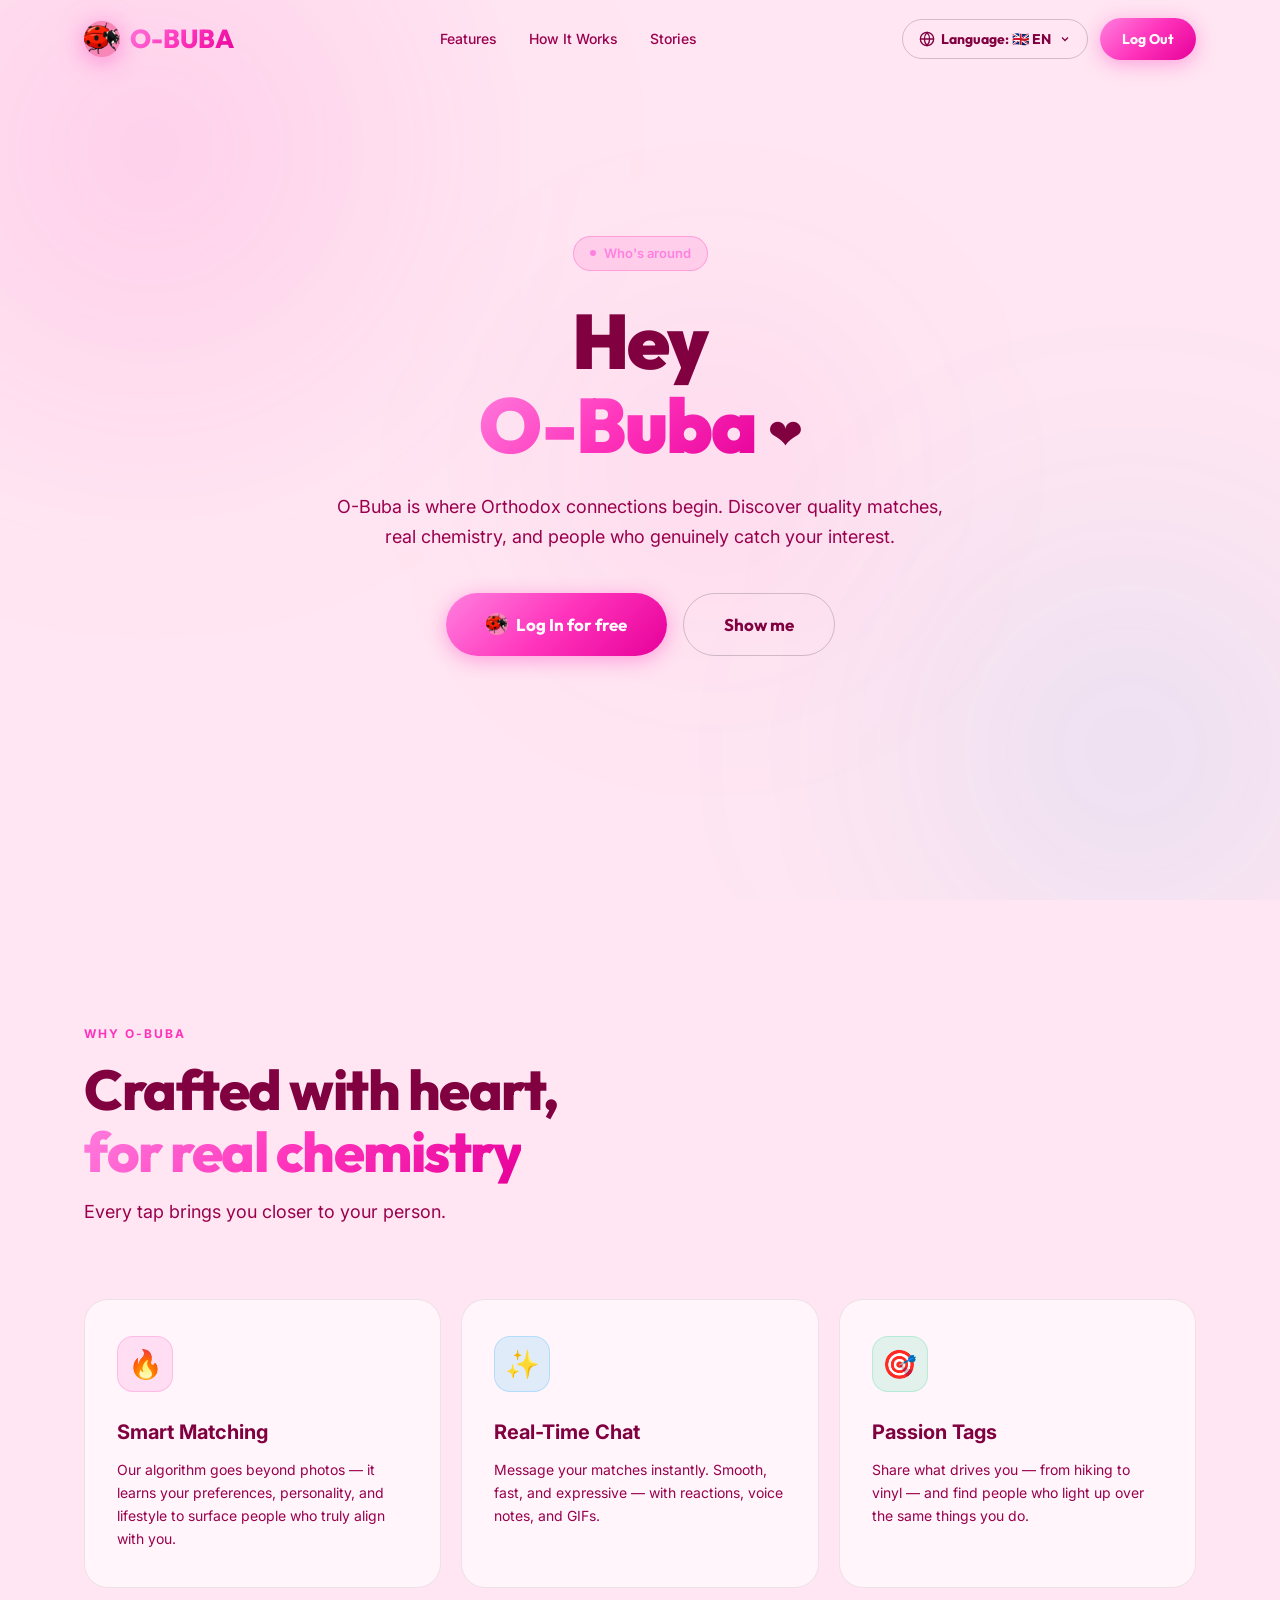
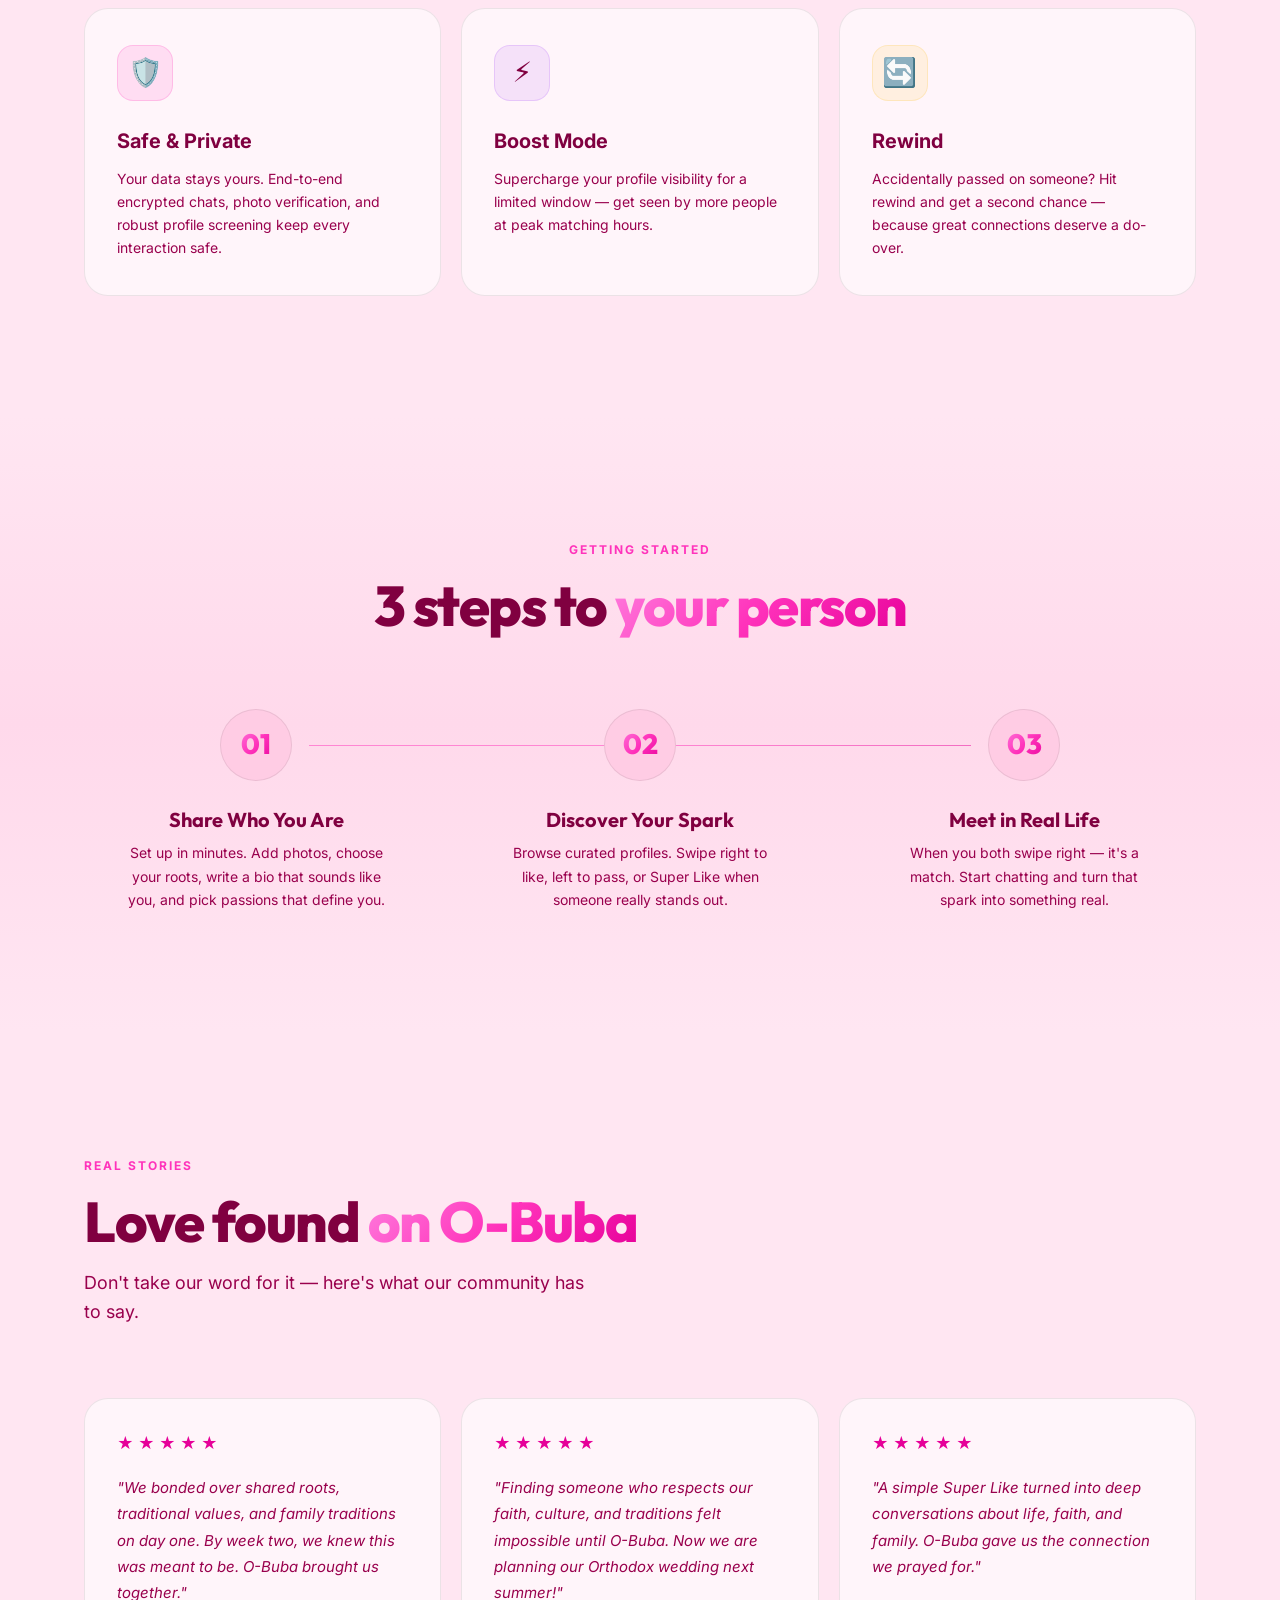
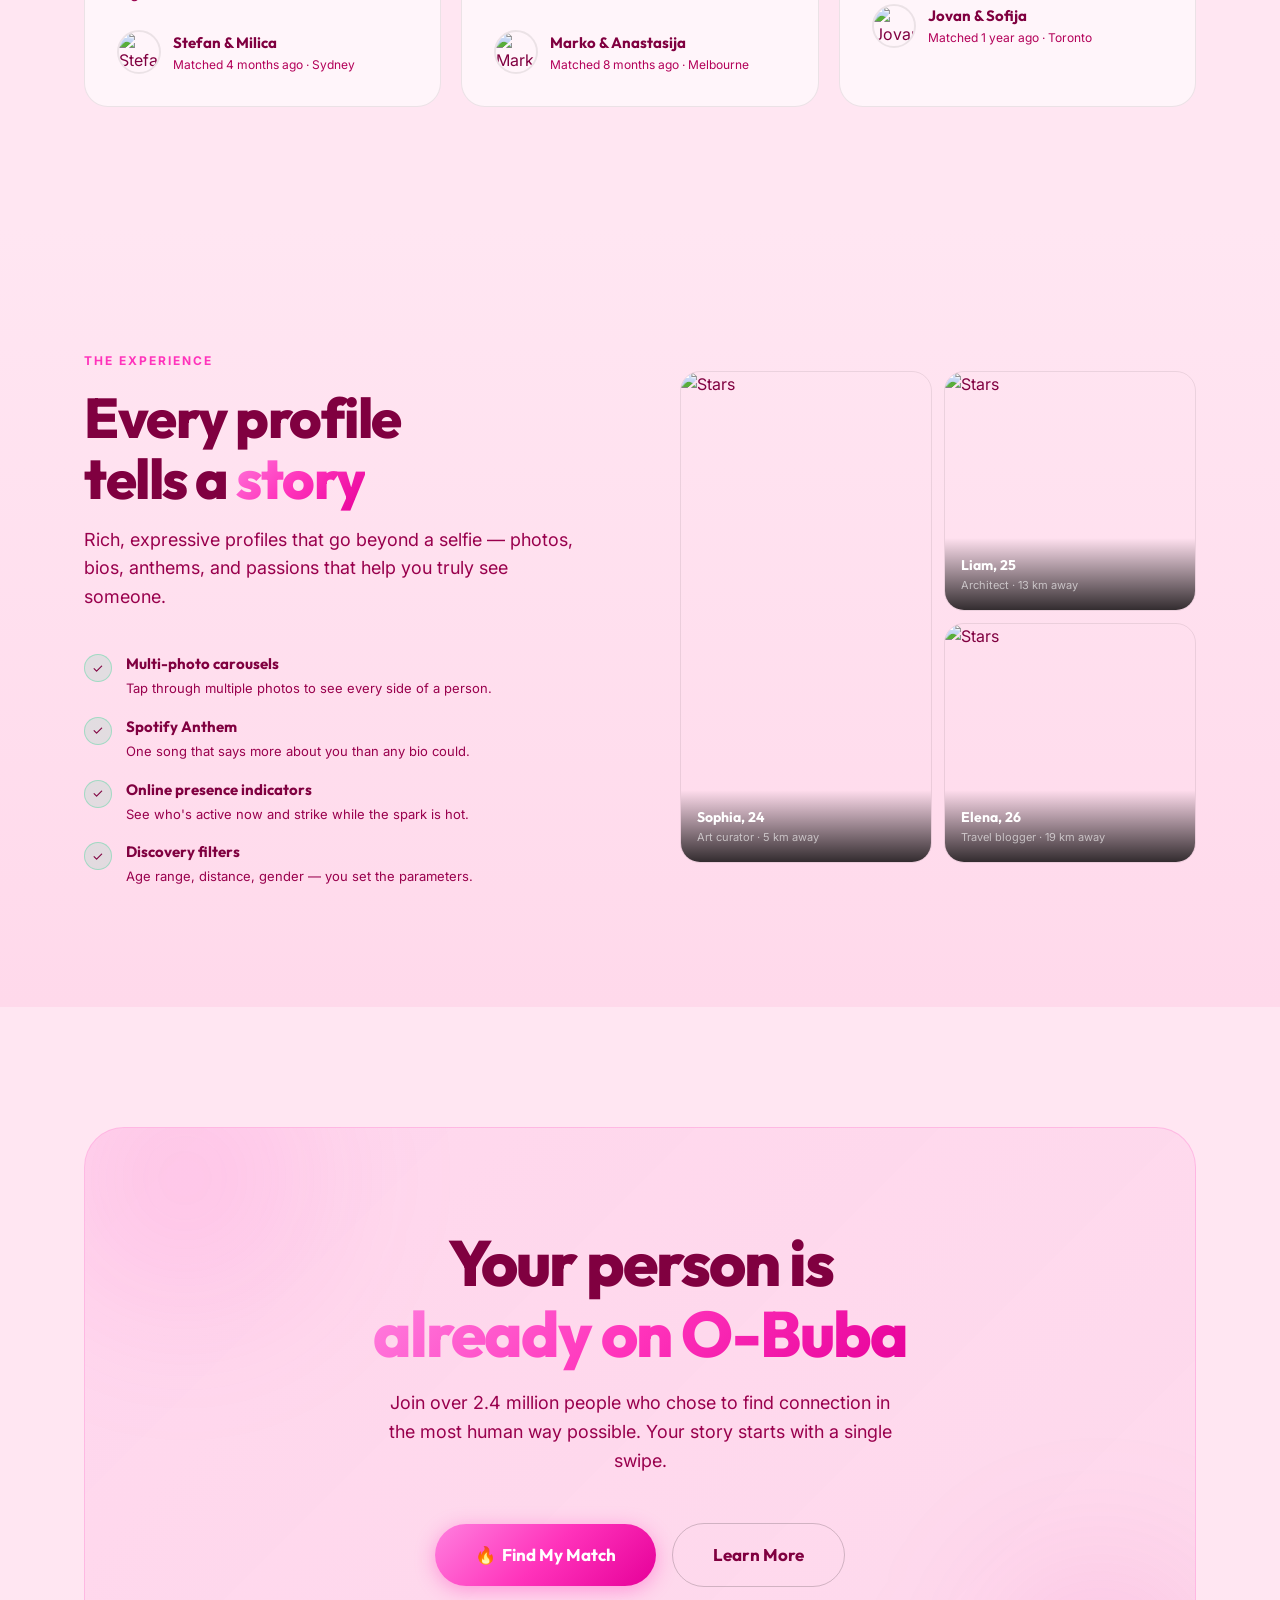
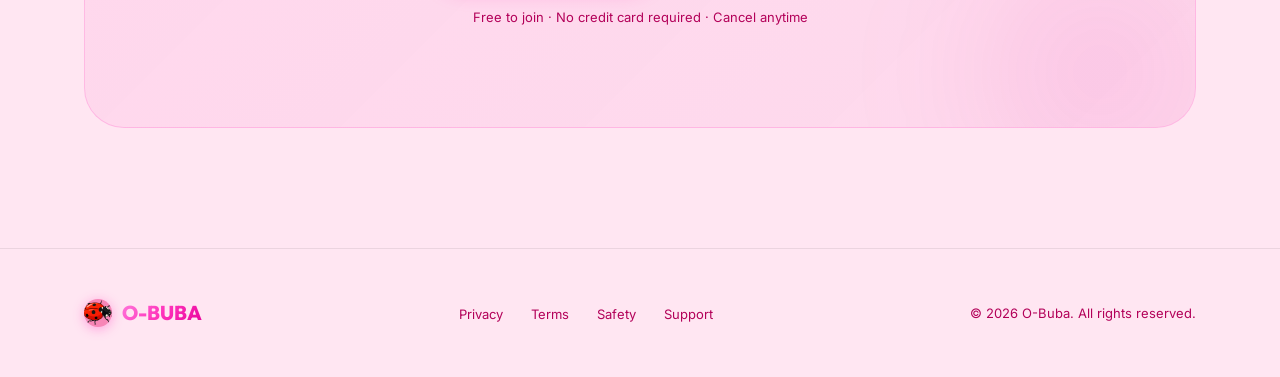
==== home.html @ 9ad0a585 "Initial commit for Buba application" ====
<!DOCTYPE html>
<html lang="en">
<head>
    <meta charset="UTF-8">
    <meta name="viewport" content="width=device-width, initial-scale=1.0">
    <title>O-Buba — Hey O-Buba</title>
    <meta name="description" content="O-Buba is the premium dating experience. Swipe, match, and connect with people who share your spark.">
    <link rel="preconnect" href="https://fonts.googleapis.com">
    <link rel="preconnect" href="https://fonts.gstatic.com" crossorigin>
    <link href="https://fonts.googleapis.com/css2?family=Outfit:wght@300;400;500;600;700;800;900&family=Inter:wght@300;400;500;600&display=swap" rel="stylesheet">
    <style>
        *,*::before,*::after{box-sizing:border-box;margin:0;padding:0}
        :root{
            --pink:#ff80df;--orange:#ff33bb;--yellow:#e60099;
            --grad:linear-gradient(135deg,#ff80df 0%,#ff33bb 50%,#e60099 100%);
            --bg:#ffe6f2;--bg2:#ffd9eb;--bg3:#ffcce4;
            --surface:rgba(255,255,255,.6);--border:rgba(0,0,0,.08);--bh:rgba(0,0,0,.18);
            --t:#800040;--ts:#99004d;--tm:#b30059;
            --fh:'Outfit',system-ui,sans-serif;--fb:'Inter',system-ui,sans-serif;
            --ease:cubic-bezier(.16,1,.3,1);--spring:cubic-bezier(.34,1.56,.64,1);
        }
        html{scroll-behavior:smooth;overflow-x:hidden}
        body{background:var(--bg);color:var(--t);font-family:var(--fb);font-size:16px;line-height:1.6;overflow-x:hidden}
        ::-webkit-scrollbar{width:5px}::-webkit-scrollbar-track{background:transparent}::-webkit-scrollbar-thumb{background:#2a3347;border-radius:10px}
        h1,h2,h3,h4{font-family:var(--fh);font-weight:800;color:var(--t);line-height:1.1}
        .gt{background:var(--grad);-webkit-background-clip:text;-webkit-text-fill-color:transparent;background-clip:text}
        .container{max-width:1160px;margin:0 auto;padding:0 24px}
        section{position:relative}

        /* NAV */
        nav{position:fixed;top:0;left:0;right:0;z-index:100;padding:18px 0;transition:.4s;border-bottom:1px solid transparent}
        nav.scrolled{background:rgba(255,230,242,.88);backdrop-filter:blur(20px);-webkit-backdrop-filter:blur(20px);border-color:var(--border)}
        .nav-in{display:flex;align-items:center;justify-content:space-between}
        .nb{display:flex;align-items:center;gap:10px;text-decoration:none}
        .nf{width:36px;height:36px;filter:drop-shadow(0 4px 12px rgba(255,51,187,.5));animation:fp 2.5s infinite ease-in-out}
        @keyframes fp{0%,100%{transform:scale(1);filter:drop-shadow(0 4px 12px rgba(255,51,187,.4))}50%{transform:scale(1.06);filter:drop-shadow(0 6px 20px rgba(255,51,187,.7))}}
        .nlt{font-family:var(--fh);font-size:26px;font-weight:800;background:var(--grad);-webkit-background-clip:text;-webkit-text-fill-color:transparent}
        .nl{display:flex;align-items:center;gap:32px;list-style:none}
        .nl a{color:var(--ts);text-decoration:none;font-size:14px;font-weight:500;transition:color .2s}
        .nl a:hover{color:var(--t)}
        .nc{display:flex;align-items:center;gap:12px}
        .lang-option:hover{background:rgba(255,51,187,.12) !important}
        .lang-option.active{background:var(--grad) !important;color:#fff !important}


        /* BUTTONS */
        .btn{display:inline-flex;align-items:center;justify-content:center;gap:8px;padding:13px 28px;border-radius:50px;font-family:var(--fh);font-weight:700;font-size:15px;border:none;cursor:pointer;text-decoration:none;transition:all .25s var(--ease);white-space:nowrap}
        .bp{background:var(--grad);color:white;box-shadow:0 4px 20px rgba(255,51,187,.4)}
        .bp:hover{transform:translateY(-2px) scale(1.02);box-shadow:0 8px 30px rgba(255,51,187,.6)}
        .bp:active{transform:scale(.99)}
        .bg{background:transparent;color:var(--t);border:1.5px solid var(--bh)}
        .bg:hover{background:var(--surface);border-color:rgba(255,255,255,.3)}
        .bl{padding:17px 40px;font-size:17px}

        /* HERO */
        #hero{min-height:100vh;display:flex;align-items:center;padding:120px 0 80px;overflow:hidden}
        .orbs{position:absolute;inset:0;pointer-events:none;z-index:0;overflow:hidden}
        .orb{position:absolute;border-radius:50%;filter:blur(120px);opacity:0}
        .o1{width:700px;height:700px;top:-200px;left:-200px;background:radial-gradient(circle,rgba(255,51,187,.18) 0%,transparent 70%);animation:of1 20s infinite alternate ease-in-out,oi 2s .2s forwards}
        .o2{width:600px;height:600px;bottom:-150px;right:-150px;background:radial-gradient(circle,rgba(0,162,255,.12) 0%,transparent 70%);animation:of2 25s infinite alternate-reverse ease-in-out,oi 2s .5s forwards}
        .o3{width:400px;height:400px;top:30%;left:40%;background:radial-gradient(circle,rgba(230,0,153,.1) 0%,transparent 70%);animation:of3 18s infinite alternate ease-in-out,oi 2s .8s forwards}
        @keyframes oi{to{opacity:1}}
        @keyframes of1{0%{transform:translate(0,0) scale(1)}100%{transform:translate(80px,60px) scale(1.1)}}
        @keyframes of2{0%{transform:translate(0,0) scale(1)}100%{transform:translate(-60px,-40px) scale(1.08)}}
        @keyframes of3{0%{transform:translate(0,0) scale(1)}100%{transform:translate(40px,-50px) scale(1.05)}}
        .hi{position:relative;z-index:1;display:flex;flex-direction:column;align-items:center;text-align:center;padding:40px 0}
        .hl{animation:fu .8s var(--ease) both;display:flex;flex-direction:column;align-items:center}
        @keyframes fu{from{opacity:0;transform:translateY(40px)}to{opacity:1;transform:none}}
        .badge{display:inline-flex;align-items:center;gap:8px;background:rgba(255,51,187,.12);border:1px solid rgba(255,51,187,.3);border-radius:50px;padding:6px 16px;font-size:13px;font-weight:600;color:var(--pink);margin-bottom:28px}
        .bdot{width:6px;height:6px;border-radius:50%;background:var(--pink);animation:dp 1.5s infinite}
        @keyframes dp{0%,100%{opacity:1;transform:scale(1)}50%{opacity:.4;transform:scale(.7)}}
        .ht{font-size:clamp(48px,6vw,78px);font-weight:900;letter-spacing:-2px;margin-bottom:24px}
        .hs{font-size:18px;color:var(--ts);line-height:1.7;max-width:640px;margin:0 auto 40px}
        .ha{display:flex;gap:16px;flex-wrap:wrap;margin-bottom:48px;justify-content:center}
        .hst{display:flex;gap:36px}
        .si{display:flex;flex-direction:column}
        .sn{font-family:var(--fh);font-size:28px;font-weight:800;background:var(--grad);-webkit-background-clip:text;-webkit-text-fill-color:transparent}
        .sl{font-size:12px;color:var(--tm);text-transform:uppercase;letter-spacing:.5px;font-weight:500}

        /* PHONE */
        .hr{display:flex;justify-content:center;animation:fu .8s .15s var(--ease) both}
        .ps{position:relative;width:320px}
        .pg{position:absolute;width:360px;height:420px;top:50%;left:50%;transform:translate(-50%,-50%);background:radial-gradient(ellipse,rgba(255,51,187,.25) 0%,transparent 70%);filter:blur(40px);z-index:0;animation:gp 3s infinite ease-in-out alternate}
        @keyframes gp{from{opacity:.6;transform:translate(-50%,-50%) scale(.95)}to{opacity:1;transform:translate(-50%,-50%) scale(1.05)}}
        .pf{position:relative;z-index:1;width:300px;height:620px;background:linear-gradient(160deg,#1e2535 0%,#0f1320 100%);border-radius:44px;border:1.5px solid rgba(255,255,255,.12);box-shadow:0 0 0 1px rgba(0,0,0,.5),0 40px 80px rgba(0,0,0,.6),inset 0 1px 0 rgba(255,255,255,.1);overflow:hidden;animation:phf 6s infinite ease-in-out alternate}
        @keyframes phf{from{transform:translateY(0) rotate(-1deg)}to{transform:translateY(-16px) rotate(1deg)}}
        .pn{position:absolute;top:14px;left:50%;transform:translateX(-50%);width:90px;height:26px;background:#0a0c10;border-radius:20px;z-index:10}
        .psc{position:absolute;inset:0;display:flex;flex-direction:column;padding:60px 14px 20px}
        .ptb{display:flex;align-items:center;justify-content:space-between;margin-bottom:12px}
        .pbr{font-family:var(--fh);font-size:20px;font-weight:800;background:var(--grad);-webkit-background-clip:text;-webkit-text-fill-color:transparent}
        .pic{display:flex;gap:8px}
        .pid{width:28px;height:28px;border-radius:50%;background:rgba(255,255,255,.06);border:1px solid var(--border)}
        .pc{flex:1;border-radius:22px;overflow:hidden;position:relative;box-shadow:0 20px 40px rgba(0,0,0,.5);animation:cb 8s infinite ease-in-out alternate}
        @keyframes cb{0%{transform:rotate(-.5deg)}100%{transform:rotate(.5deg)}}
        .pci{width:100%;height:100%;object-fit:cover;display:block}
        .pco{position:absolute;bottom:0;left:0;right:0;height:55%;background:linear-gradient(to top,rgba(5,7,12,.95) 0%,transparent 100%)}
        .pcd{position:absolute;bottom:0;left:0;right:0;padding:16px}
        .pcn{font-family:var(--fh);font-size:22px;font-weight:800;color:#fff;line-height:1;margin-bottom:4px}
        .pcm{font-size:12px;color:rgba(255,255,255,.6);margin-bottom:10px}
        .pct{display:flex;gap:6px;flex-wrap:wrap}
        .ptg{background:rgba(255,255,255,.12);backdrop-filter:blur(8px);border:1px solid rgba(255,255,255,.15);border-radius:20px;padding:3px 10px;font-size:10px;font-weight:600;color:#fff}
        .pa{display:flex;align-items:center;justify-content:center;gap:14px;margin-top:14px}
        .pbt{width:50px;height:50px;border-radius:50%;display:flex;align-items:center;justify-content:center;font-size:20px;border:none;cursor:pointer;transition:transform .2s}
        .pbt:hover{transform:scale(1.1)}
        .pbno{background:rgba(255,51,187,.12);border:1.5px solid rgba(255,51,187,.3)}
        .pbli{background:rgba(16,211,131,.12);border:1.5px solid rgba(16,211,131,.3)}
        .pbsu{background:rgba(180,0,90,.15);border:1.5px solid rgba(180,0,90,.5);width:40px;height:40px;font-size:16px;color:#b4005a}
        .mb{position:absolute;top:90px;right:-20px;background:linear-gradient(135deg,#ff80df,#ff33bb);border-radius:16px;padding:10px 14px;box-shadow:0 10px 30px rgba(255,51,187,.5);animation:bpop .5s 1.5s var(--spring) both;z-index:10;white-space:nowrap}
        @keyframes bpop{from{opacity:0;transform:scale(.5) translateY(10px)}to{opacity:1;transform:scale(1) translateY(0)}}
        .mbt{font-family:var(--fh);font-size:12px;font-weight:700;color:#fff}
        .mbs{font-size:10px;color:rgba(255,255,255,.75)}
        .pcb{position:absolute;top:72px;right:-50px;width:140px;height:200px;border-radius:20px;overflow:hidden;border:1.5px solid rgba(255,255,255,.08);box-shadow:0 20px 40px rgba(0,0,0,.4);transform:rotate(8deg);z-index:0;animation:bf 7s infinite ease-in-out alternate}
        @keyframes bf{from{transform:rotate(8deg) translateY(0)}to{transform:rotate(10deg) translateY(-8px)}}
        .pcb img{width:100%;height:100%;object-fit:cover}

        /* SECTIONS */
        #features{padding:120px 0}
        .stag{display:inline-block;font-size:12px;font-weight:700;letter-spacing:2px;text-transform:uppercase;color:var(--orange);margin-bottom:16px}
        .stit{font-size:clamp(34px,4.5vw,56px);letter-spacing:-1.5px;margin-bottom:16px}
        .ssub{font-size:18px;color:var(--ts);max-width:500px}
        .sh{margin-bottom:72px}
        .fg{display:grid;grid-template-columns:repeat(3,1fr);gap:20px}
        .fc{background:var(--surface);border:1px solid var(--border);border-radius:24px;padding:36px 32px;transition:all .35s var(--ease);position:relative;overflow:hidden}
        .fc::before{content:'';position:absolute;top:0;left:0;right:0;height:2px;background:var(--grad);opacity:0;transition:opacity .35s}
        .fc:hover{background:rgba(255,255,255,.06);border-color:var(--bh);transform:translateY(-6px)}
        .fc:hover::before{opacity:1}
        .fi{width:56px;height:56px;border-radius:16px;display:flex;align-items:center;justify-content:center;font-size:28px;margin-bottom:24px}
        .ip{background:rgba(255,51,187,.12);border:1px solid rgba(255,51,187,.2)}
        .io{background:rgba(255,51,187,.12);border:1px solid rgba(255,51,187,.2)}
        .ib{background:rgba(0,162,255,.12);border:1px solid rgba(0,162,255,.2)}
        .ig{background:rgba(16,211,131,.12);border:1px solid rgba(16,211,131,.2)}
        .iu{background:rgba(168,85,247,.12);border:1px solid rgba(168,85,247,.2)}
        .iy{background:rgba(251,192,45,.12);border:1px solid rgba(251,192,45,.2)}
        .ftit{font-size:20px;font-weight:700;margin-bottom:10px}
        .fd{font-size:14px;color:var(--ts);line-height:1.65}

        #how-it-works{padding:120px 0;background:linear-gradient(180deg,var(--bg) 0%,var(--bg2) 50%,var(--bg) 100%)}
        .sr{display:grid;grid-template-columns:repeat(3,1fr);gap:40px;margin-top:72px;position:relative}
        .sr::before{content:'';position:absolute;top:36px;left:calc(16.66% + 40px);right:calc(16.66% + 40px);height:1px;background:linear-gradient(90deg,rgba(255,51,187,.5) 0%,rgba(255,51,187,.5) 50%,rgba(230,0,153,.5) 100%)}
        .sti{display:flex;flex-direction:column;align-items:center;text-align:center}
        .snb{width:72px;height:72px;border-radius:50%;background:var(--bg3);border:1.5px solid var(--border);display:flex;align-items:center;justify-content:center;margin-bottom:28px;position:relative;z-index:1}
        .snt{font-family:var(--fh);font-size:28px;font-weight:800;background:var(--grad);-webkit-background-clip:text;-webkit-text-fill-color:transparent}
        .stitle{font-size:20px;font-weight:700;margin-bottom:10px}
        .sdesc{font-size:14px;color:var(--ts);line-height:1.7;max-width:260px}

        #testimonials{padding:120px 0}
        .tg{display:grid;grid-template-columns:repeat(3,1fr);gap:20px;margin-top:72px}
        .tc{background:var(--surface);border:1px solid var(--border);border-radius:24px;padding:32px;transition:all .35s var(--ease)}
        .tc:hover{border-color:var(--bh);transform:translateY(-4px)}
        .tst{display:flex;gap:4px;margin-bottom:18px}
        .star{color:var(--yellow);font-size:16px}
        .tt{font-size:15px;color:var(--ts);line-height:1.75;margin-bottom:24px;font-style:italic}
        .ta{display:flex;align-items:center;gap:12px}
        .av{width:44px;height:44px;border-radius:50%;object-fit:cover;border:2px solid var(--border)}
        .an{font-family:var(--fh);font-size:15px;font-weight:700}
        .am{font-size:12px;color:var(--tm)}

        #showcase{padding:120px 0;background:linear-gradient(180deg,var(--bg) 0%,var(--bg2) 100%);overflow:hidden}
        .sci{display:grid;grid-template-columns:1fr 1fr;gap:80px;align-items:center}
        .sp{margin-top:40px;display:flex;flex-direction:column;gap:16px}
        .pi{display:flex;align-items:flex-start;gap:14px}
        .pc2{width:28px;height:28px;border-radius:50%;background:rgba(16,211,131,.12);border:1px solid rgba(16,211,131,.3);display:flex;align-items:center;justify-content:center;flex-shrink:0;font-size:13px;margin-top:2px}
        .pt{font-family:var(--fh);font-weight:700;font-size:15px;margin-bottom:2px}
        .pd{font-size:13px;color:var(--ts)}
        .sm{display:grid;grid-template-columns:1fr 1fr;grid-template-rows:240px 240px;gap:12px}
        .mp{border-radius:20px;overflow:hidden;position:relative;border:1px solid var(--border)}
        .mp img{width:100%;height:100%;object-fit:cover;transition:transform .5s var(--ease)}
        .mp:hover img{transform:scale(1.06)}
        .mp.tall{grid-row:span 2}
        .mo{position:absolute;bottom:0;left:0;right:0;padding:16px;background:linear-gradient(to top,rgba(0,0,0,.8) 0%,transparent 100%)}
        .mn{font-family:var(--fh);font-size:14px;font-weight:700;color:#fff}
        .ms{font-size:11px;color:rgba(255,255,255,.6)}

        #cta{padding:120px 0;text-align:center}
        .ci{position:relative;background:linear-gradient(135deg,rgba(255,51,187,.08) 0%,rgba(230,0,153,.05) 100%);border:1px solid rgba(255,51,187,.2);border-radius:40px;padding:100px 60px;overflow:hidden}
        .co1{position:absolute;width:400px;height:400px;top:-150px;left:-100px;background:radial-gradient(circle,rgba(255,51,187,.15) 0%,transparent 70%);filter:blur(60px);pointer-events:none}
        .co2{position:absolute;width:350px;height:350px;bottom:-120px;right:-80px;background:radial-gradient(circle,rgba(230,0,153,.12) 0%,transparent 70%);filter:blur(60px);pointer-events:none}
        .ctit{font-size:clamp(38px,5vw,64px);letter-spacing:-2px;position:relative;z-index:1;margin-bottom:20px}
        .csub{font-size:18px;color:var(--ts);max-width:520px;margin:0 auto 48px;position:relative;z-index:1}
        .ca{display:flex;align-items:center;justify-content:center;gap:16px;position:relative;z-index:1}
        .cn{font-size:13px;color:var(--tm);margin-top:20px;position:relative;z-index:1}

        footer{border-top:1px solid var(--border);padding:48px 0}
        .fi2{display:flex;align-items:center;justify-content:space-between;flex-wrap:wrap;gap:20px}
        .fl{display:flex;gap:28px;list-style:none}
        .fl a{color:var(--tm);text-decoration:none;font-size:13px;transition:color .2s}
        .fl a:hover{color:var(--ts)}
        .fc2{font-size:13px;color:var(--tm)}

        /* REVEAL */
        [data-r]{opacity:0;transform:translateY(30px);transition:opacity .7s var(--ease),transform .7s var(--ease)}
        [data-r].on{opacity:1;transform:none}
        [data-rs]>*{opacity:0;transform:translateY(24px);transition:opacity .6s var(--ease),transform .6s var(--ease)}
        [data-rs].on>*:nth-child(1){opacity:1;transform:none;transition-delay:0s}
        [data-rs].on>*:nth-child(2){opacity:1;transform:none;transition-delay:.1s}
        [data-rs].on>*:nth-child(3){opacity:1;transform:none;transition-delay:.2s}
        [data-rs].on>*:nth-child(4){opacity:1;transform:none;transition-delay:.3s}
        [data-rs].on>*:nth-child(5){opacity:1;transform:none;transition-delay:.4s}
        [data-rs].on>*:nth-child(6){opacity:1;transform:none;transition-delay:.5s}

        @media(max-width:960px){
            .hi{grid-template-columns:1fr}.hr{display:none}
            .fg{grid-template-columns:1fr 1fr}
            .sr{grid-template-columns:1fr}.sr::before{display:none}
            .tg{grid-template-columns:1fr}
            .sci{grid-template-columns:1fr}.sm{display:none}
            .nl{display:none}
        }
        @media(max-width:600px){
            .fg{grid-template-columns:1fr}
            .ci{padding:60px 28px;border-radius:28px}
            .ha{flex-direction:column}.hst{gap:24px}
        }
    </style>
</head>
<body>

<!-- NAV -->
<nav id="nav">
    <div class="container nav-in">
        <a href="#" class="nb">
            <img src="logo.jpg" class="nf" alt="Buba Logo" style="border-radius: 50%; object-fit: cover;">
            <span class="nlt">O-BUBA</span>
        </a>
        <ul class="nl">
            <li><a href="#features" data-i18n="nav_features">Features</a></li>
            <li><a href="#how-it-works" data-i18n="nav_how_it_works">How It Works</a></li>
            <li><a href="#testimonials" data-i18n="nav_stories">Stories</a></li>
        </ul>
        <div class="nc">
            <!-- Language Selector Button -->
            <div class="lang-dropdown-wrapper" style="position: relative;">
                <button type="button" class="btn bg lang-btn" id="lang-menu-btn" style="padding: 10px 16px; font-size: 14px; gap: 6px;" aria-label="Select Language">
                    <svg viewBox="0 0 24 24" width="16" height="16" fill="none" stroke="currentColor" stroke-width="2"><circle cx="12" cy="12" r="10"/><path d="M2 12h20M12 2a15.3 15.3 0 0 1 4 10 15.3 15.3 0 0 1-4 10 15.3 15.3 0 0 1-4-10 15.3 15.3 0 0 1 4-10z"/></svg>
                    <span id="current-lang-label">Language: 🇬🇧 EN</span>
                    <svg viewBox="0 0 24 24" width="12" height="12" fill="none" stroke="currentColor" stroke-width="2.5" style="margin-left: 2px;"><polyline points="6 9 12 15 18 9"/></svg>
                </button>
                <div class="lang-dropdown-menu" id="lang-dropdown-menu" style="display: none; position: absolute; top: calc(100% + 8px); right: 0; background: rgba(255, 230, 242, 0.96); backdrop-filter: blur(20px); -webkit-backdrop-filter: blur(20px); border: 1px solid var(--border); border-radius: 16px; padding: 8px; min-width: 180px; max-height: 360px; overflow-y: auto; box-shadow: 0 10px 30px rgba(0,0,0,0.15); z-index: 200;">
                    <button class="lang-option active" data-lang="EN" data-flag="🇬🇧" data-name="English" style="display: flex; align-items: center; gap: 8px; width: 100%; padding: 8px 12px; border: none; background: transparent; border-radius: 10px; color: var(--t); font-family: var(--fh); font-weight: 600; font-size: 13px; cursor: pointer; text-align: left; transition: background 0.2s;">
                        <span>🇬🇧</span> English
                    </button>
                    <button class="lang-option" data-lang="MK" data-flag="🇲🇰" data-name="Македонски" style="display: flex; align-items: center; gap: 8px; width: 100%; padding: 8px 12px; border: none; background: transparent; border-radius: 10px; color: var(--t); font-family: var(--fh); font-weight: 600; font-size: 13px; cursor: pointer; text-align: left; transition: background 0.2s;">
                        <span>🇲🇰</span> Македонски
                    </button>
                    <button class="lang-option" data-lang="SR" data-flag="🇷🇸" data-name="Српски" style="display: flex; align-items: center; gap: 8px; width: 100%; padding: 8px 12px; border: none; background: transparent; border-radius: 10px; color: var(--t); font-family: var(--fh); font-weight: 600; font-size: 13px; cursor: pointer; text-align: left; transition: background 0.2s;">
                        <span>🇷🇸</span> Српски
                    </button>
                    <button class="lang-option" data-lang="EL" data-flag="🇬🇷" data-name="Ελληνικά" style="display: flex; align-items: center; gap: 8px; width: 100%; padding: 8px 12px; border: none; background: transparent; border-radius: 10px; color: var(--t); font-family: var(--fh); font-weight: 600; font-size: 13px; cursor: pointer; text-align: left; transition: background 0.2s;">
                        <span>🇬🇷</span> Ελληνικά
                    </button>
                    <button class="lang-option" data-lang="RU" data-flag="🇷🇺" data-name="Русский" style="display: flex; align-items: center; gap: 8px; width: 100%; padding: 8px 12px; border: none; background: transparent; border-radius: 10px; color: var(--t); font-family: var(--fh); font-weight: 600; font-size: 13px; cursor: pointer; text-align: left; transition: background 0.2s;">
                        <span>🇷🇺</span> Русский
                    </button>
                    <button class="lang-option" data-lang="RO" data-flag="🇷🇴" data-name="Română" style="display: flex; align-items: center; gap: 8px; width: 100%; padding: 8px 12px; border: none; background: transparent; border-radius: 10px; color: var(--t); font-family: var(--fh); font-weight: 600; font-size: 13px; cursor: pointer; text-align: left; transition: background 0.2s;">
                        <span>🇷🇴</span> Română
                    </button>
                    <button class="lang-option" data-lang="BG" data-flag="🇧🇬" data-name="Български" style="display: flex; align-items: center; gap: 8px; width: 100%; padding: 8px 12px; border: none; background: transparent; border-radius: 10px; color: var(--t); font-family: var(--fh); font-weight: 600; font-size: 13px; cursor: pointer; text-align: left; transition: background 0.2s;">
                        <span>🇧🇬</span> Български
                    </button>
                    <button class="lang-option" data-lang="UA" data-flag="🇺🇦" data-name="Українська" style="display: flex; align-items: center; gap: 8px; width: 100%; padding: 8px 12px; border: none; background: transparent; border-radius: 10px; color: var(--t); font-family: var(--fh); font-weight: 600; font-size: 13px; cursor: pointer; text-align: left; transition: background 0.2s;">
                        <span>🇺🇦</span> Українська
                    </button>
                    <button class="lang-option" data-lang="DE" data-flag="🇩🇪" data-name="Deutsch" style="display: flex; align-items: center; gap: 8px; width: 100%; padding: 8px 12px; border: none; background: transparent; border-radius: 10px; color: var(--t); font-family: var(--fh); font-weight: 600; font-size: 13px; cursor: pointer; text-align: left; transition: background 0.2s;">
                        <span>🇩🇪</span> Deutsch
                    </button>
                    <button class="lang-option" data-lang="FR" data-flag="🇫🇷" data-name="Français" style="display: flex; align-items: center; gap: 8px; width: 100%; padding: 8px 12px; border: none; background: transparent; border-radius: 10px; color: var(--t); font-family: var(--fh); font-weight: 600; font-size: 13px; cursor: pointer; text-align: left; transition: background 0.2s;">
                        <span>🇫🇷</span> Français
                    </button>
                    <button class="lang-option" data-lang="ES" data-flag="🇪🇸" data-name="Español" style="display: flex; align-items: center; gap: 8px; width: 100%; padding: 8px 12px; border: none; background: transparent; border-radius: 10px; color: var(--t); font-family: var(--fh); font-weight: 600; font-size: 13px; cursor: pointer; text-align: left; transition: background 0.2s;">
                        <span>🇪🇸</span> Español
                    </button>
                    <button class="lang-option" data-lang="IT" data-flag="🇮🇹" data-name="Italiano" style="display: flex; align-items: center; gap: 8px; width: 100%; padding: 8px 12px; border: none; background: transparent; border-radius: 10px; color: var(--t); font-family: var(--fh); font-weight: 600; font-size: 13px; cursor: pointer; text-align: left; transition: background 0.2s;">
                        <span>🇮🇹</span> Italiano
                    </button>
                    <button class="lang-option" data-lang="PL" data-flag="🇵🇱" data-name="Polski" style="display: flex; align-items: center; gap: 8px; width: 100%; padding: 8px 12px; border: none; background: transparent; border-radius: 10px; color: var(--t); font-family: var(--fh); font-weight: 600; font-size: 13px; cursor: pointer; text-align: left; transition: background 0.2s;">
                        <span>🇵🇱</span> Polski
                    </button>
                    <button class="lang-option" data-lang="NL" data-flag="🇳🇱" data-name="Nederlands" style="display: flex; align-items: center; gap: 8px; width: 100%; padding: 8px 12px; border: none; background: transparent; border-radius: 10px; color: var(--t); font-family: var(--fh); font-weight: 600; font-size: 13px; cursor: pointer; text-align: left; transition: background 0.2s;">
                        <span>🇳🇱</span> Nederlands
                    </button>
                    <button class="lang-option" data-lang="PT" data-flag="🇵🇹" data-name="Português" style="display: flex; align-items: center; gap: 8px; width: 100%; padding: 8px 12px; border: none; background: transparent; border-radius: 10px; color: var(--t); font-family: var(--fh); font-weight: 600; font-size: 13px; cursor: pointer; text-align: left; transition: background 0.2s;">
                        <span>🇵🇹</span> Português
                    </button>
                    <button class="lang-option" data-lang="SV" data-flag="🇸🇪" data-name="Svenska" style="display: flex; align-items: center; gap: 8px; width: 100%; padding: 8px 12px; border: none; background: transparent; border-radius: 10px; color: var(--t); font-family: var(--fh); font-weight: 600; font-size: 13px; cursor: pointer; text-align: left; transition: background 0.2s;">
                        <span>🇸🇪</span> Svenska
                    </button>
                    <button class="lang-option" data-lang="NO" data-flag="🇳🇴" data-name="Norsk" style="display: flex; align-items: center; gap: 8px; width: 100%; padding: 8px 12px; border: none; background: transparent; border-radius: 10px; color: var(--t); font-family: var(--fh); font-weight: 600; font-size: 13px; cursor: pointer; text-align: left; transition: background 0.2s;">
                        <span>🇳🇴</span> Norsk
                    </button>
                    <button class="lang-option" data-lang="DA" data-flag="🇩🇰" data-name="Dansk" style="display: flex; align-items: center; gap: 8px; width: 100%; padding: 8px 12px; border: none; background: transparent; border-radius: 10px; color: var(--t); font-family: var(--fh); font-weight: 600; font-size: 13px; cursor: pointer; text-align: left; transition: background 0.2s;">
                        <span>🇩🇰</span> Dansk
                    </button>
                    <button class="lang-option" data-lang="FI" data-flag="🇫🇮" data-name="Suomi" style="display: flex; align-items: center; gap: 8px; width: 100%; padding: 8px 12px; border: none; background: transparent; border-radius: 10px; color: var(--t); font-family: var(--fh); font-weight: 600; font-size: 13px; cursor: pointer; text-align: left; transition: background 0.2s;">
                        <span>🇫🇮</span> Suomi
                    </button>
                    <button class="lang-option" data-lang="CS" data-flag="🇨🇿" data-name="Čeština" style="display: flex; align-items: center; gap: 8px; width: 100%; padding: 8px 12px; border: none; background: transparent; border-radius: 10px; color: var(--t); font-family: var(--fh); font-weight: 600; font-size: 13px; cursor: pointer; text-align: left; transition: background 0.2s;">
                        <span>🇨🇿</span> Čeština
                    </button>
                    <button class="lang-option" data-lang="SK" data-flag="🇸🇰" data-name="Slovenčina" style="display: flex; align-items: center; gap: 8px; width: 100%; padding: 8px 12px; border: none; background: transparent; border-radius: 10px; color: var(--t); font-family: var(--fh); font-weight: 600; font-size: 13px; cursor: pointer; text-align: left; transition: background 0.2s;">
                        <span>🇸🇰</span> Slovenčina
                    </button>
                    <button class="lang-option" data-lang="HU" data-flag="🇭🇺" data-name="Magyar" style="display: flex; align-items: center; gap: 8px; width: 100%; padding: 8px 12px; border: none; background: transparent; border-radius: 10px; color: var(--t); font-family: var(--fh); font-weight: 600; font-size: 13px; cursor: pointer; text-align: left; transition: background 0.2s;">
                        <span>🇭🇺</span> Magyar
                    </button>
                    <button class="lang-option" data-lang="HR" data-flag="🇭🇷" data-name="Hrvatski" style="display: flex; align-items: center; gap: 8px; width: 100%; padding: 8px 12px; border: none; background: transparent; border-radius: 10px; color: var(--t); font-family: var(--fh); font-weight: 600; font-size: 13px; cursor: pointer; text-align: left; transition: background 0.2s;">
                        <span>🇭🇷</span> Hrvatski
                    </button>
                    <button class="lang-option" data-lang="BS" data-flag="🇧🇦" data-name="Bosanski" style="display: flex; align-items: center; gap: 8px; width: 100%; padding: 8px 12px; border: none; background: transparent; border-radius: 10px; color: var(--t); font-family: var(--fh); font-weight: 600; font-size: 13px; cursor: pointer; text-align: left; transition: background 0.2s;">
                        <span>🇧🇦</span> Bosanski
                    </button>
                    <button class="lang-option" data-lang="SQ" data-flag="🇦🇱" data-name="Shqip" style="display: flex; align-items: center; gap: 8px; width: 100%; padding: 8px 12px; border: none; background: transparent; border-radius: 10px; color: var(--t); font-family: var(--fh); font-weight: 600; font-size: 13px; cursor: pointer; text-align: left; transition: background 0.2s;">
                        <span>🇦🇱</span> Shqip
                    </button>
                    <button class="lang-option" data-lang="SL" data-flag="🇸🇮" data-name="Slovenščina" style="display: flex; align-items: center; gap: 8px; width: 100%; padding: 8px 12px; border: none; background: transparent; border-radius: 10px; color: var(--t); font-family: var(--fh); font-weight: 600; font-size: 13px; cursor: pointer; text-align: left; transition: background 0.2s;">
                        <span>🇸🇮</span> Slovenščina
                    </button>
                    <button class="lang-option" data-lang="BE" data-flag="🇧🇾" data-name="Беларуская" style="display: flex; align-items: center; gap: 8px; width: 100%; padding: 8px 12px; border: none; background: transparent; border-radius: 10px; color: var(--t); font-family: var(--fh); font-weight: 600; font-size: 13px; cursor: pointer; text-align: left; transition: background 0.2s;">
                        <span>🇧🇾</span> Беларуская
                    </button>
                    <button class="lang-option" data-lang="LT" data-flag="🇱🇹" data-name="Lietuvių" style="display: flex; align-items: center; gap: 8px; width: 100%; padding: 8px 12px; border: none; background: transparent; border-radius: 10px; color: var(--t); font-family: var(--fh); font-weight: 600; font-size: 13px; cursor: pointer; text-align: left; transition: background 0.2s;">
                        <span>🇱🇹</span> Lietuvių
                    </button>
                    <button class="lang-option" data-lang="LV" data-flag="🇱🇻" data-name="Latviešu" style="display: flex; align-items: center; gap: 8px; width: 100%; padding: 8px 12px; border: none; background: transparent; border-radius: 10px; color: var(--t); font-family: var(--fh); font-weight: 600; font-size: 13px; cursor: pointer; text-align: left; transition: background 0.2s;">
                        <span>🇱🇻</span> Latviešu
                    </button>
                    <button class="lang-option" data-lang="ET" data-flag="🇪🇪" data-name="Eesti" style="display: flex; align-items: center; gap: 8px; width: 100%; padding: 8px 12px; border: none; background: transparent; border-radius: 10px; color: var(--t); font-family: var(--fh); font-weight: 600; font-size: 13px; cursor: pointer; text-align: left; transition: background 0.2s;">
                        <span>🇪🇪</span> Eesti
                    </button>
                    <button class="lang-option" data-lang="GA" data-flag="🇮🇪" data-name="Gaeilge" style="display: flex; align-items: center; gap: 8px; width: 100%; padding: 8px 12px; border: none; background: transparent; border-radius: 10px; color: var(--t); font-family: var(--fh); font-weight: 600; font-size: 13px; cursor: pointer; text-align: left; transition: background 0.2s;">
                        <span>🇮🇪</span> Gaeilge
                    </button>
                    <button class="lang-option" data-lang="MT" data-flag="🇲🇹" data-name="Malti" style="display: flex; align-items: center; gap: 8px; width: 100%; padding: 8px 12px; border: none; background: transparent; border-radius: 10px; color: var(--t); font-family: var(--fh); font-weight: 600; font-size: 13px; cursor: pointer; text-align: left; transition: background 0.2s;">
                        <span>🇲🇹</span> Malti
                    </button>
                    <button class="lang-option" data-lang="IS" data-flag="🇮🇸" data-name="Íslenska" style="display: flex; align-items: center; gap: 8px; width: 100%; padding: 8px 12px; border: none; background: transparent; border-radius: 10px; color: var(--t); font-family: var(--fh); font-weight: 600; font-size: 13px; cursor: pointer; text-align: left; transition: background 0.2s;">
                        <span>🇮🇸</span> Íslenska
                    </button>
                    <button class="lang-option" data-lang="AR" data-flag="🇸🇾" data-name="العربية" style="display: flex; align-items: center; gap: 8px; width: 100%; padding: 8px 12px; border: none; background: transparent; border-radius: 10px; color: var(--t); font-family: var(--fh); font-weight: 600; font-size: 13px; cursor: pointer; text-align: left; transition: background 0.2s;">
                        <span>🇸🇾</span> العربية
                    </button>
                </div>
            </div>

            <a href="#" id="nav-logout-btn" class="btn bp" style="padding:10px 22px;font-size:14px" data-i18n="nav_get_started">Log Out</a>
        </div>
    </div>
</nav>

<!-- HERO -->
<section id="hero">
    <div class="orbs">
        <div class="orb o1"></div>
        <div class="orb o2"></div>
        <div class="orb o3"></div>
    </div>
    <div class="container">
        <div class="hi">
            <div class="hl">
                <div class="badge"><span class="bdot"></span> <span data-i18n="hero_badge">Who's around</span></div>
                <h1 class="ht" data-i18n="hero_title">Hey<br><span class="gt">O-Buba</span> <span style="font-size:0.55em;vertical-align:middle;">❤️</span></h1>
                <p class="hs" data-i18n="hero_sub">O-Buba is where Orthodox connections begin. Discover quality matches, real chemistry, and people who genuinely catch your interest.</p>
                <div class="ha">
                    <a href="index.html" id="hero-cta" class="btn bp bl">
                        <img src="logo.jpg" width="22" height="22" style="border-radius:50%;object-fit:cover;vertical-align:middle;" alt="Buba Logo">
                        <span data-i18n="hero_enter">Log In for free</span>
                    </a>
                    <a href="#how-it-works" id="hero-learn" class="btn bg bl" data-i18n="hero_show_me">Show me</a>
                </div>

            </div>
        </div>
    </div>
</section>

<!-- FEATURES -->
<section id="features">
    <div class="container">
        <div class="sh" data-r>
            <span class="stag" data-i18n="feat_tag">Why O-Buba</span>
            <h2 class="stit" data-i18n="feat_tit">Crafted with heart,<br><span class="gt">for real chemistry</span></h2>
            <p class="ssub" data-i18n="feat_sub">Every tap brings you closer to your person.</p>
        </div>
        <div class="fg" data-rs>
            <div class="fc"><div class="fi ip">🔥</div><div class="ftit" data-i18n="f1_tit">Smart Matching</div><p class="fd" data-i18n="f1_desc">Our algorithm goes beyond photos — it learns your preferences, personality, and lifestyle to surface people who truly align with you.</p></div>
            <div class="fc"><div class="fi ib">✨</div><div class="ftit" data-i18n="f2_tit">Real-Time Chat</div><p class="fd" data-i18n="f2_desc">Message your matches instantly. Smooth, fast, and expressive — with reactions, voice notes, and GIFs.</p></div>
            <div class="fc"><div class="fi ig">🎯</div><div class="ftit" data-i18n="f3_tit">Passion Tags</div><p class="fd" data-i18n="f3_desc">Share what drives you — from hiking to vinyl — and find people who light up over the same things you do.</p></div>
            <div class="fc"><div class="fi io">🛡️</div><div class="ftit" data-i18n="f4_tit">Safe &amp; Private</div><p class="fd" data-i18n="f4_desc">Your data stays yours. End-to-end encrypted chats, photo verification, and robust profile screening keep every interaction safe.</p></div>
            <div class="fc"><div class="fi iu">⚡</div><div class="ftit" data-i18n="f5_tit">Boost Mode</div><p class="fd" data-i18n="f5_desc">Supercharge your profile visibility for a limited window — get seen by more people at peak matching hours.</p></div>
            <div class="fc"><div class="fi iy">🔄</div><div class="ftit" data-i18n="f6_tit">Rewind</div><p class="fd" data-i18n="f6_desc">Accidentally passed on someone? Hit rewind and get a second chance — because great connections deserve a do-over.</p></div>
        </div>
    </div>
</section>

<!-- HOW IT WORKS -->
<section id="how-it-works">
    <div class="container">
        <div class="sh" style="text-align:center" data-r>
            <span class="stag" data-i18n="how_tag">Getting Started</span>
            <h2 class="stit" data-i18n="how_tit">3 steps to <span class="gt">your person</span></h2>
        </div>
        <div class="sr" data-rs>
            <div class="sti"><div class="snb"><span class="snt">01</span></div><h3 class="stitle" data-i18n="s1_tit">Share Who You Are</h3><p class="sdesc" data-i18n="s1_desc">Set up in minutes. Add photos, choose your roots, write a bio that sounds like you, and pick passions that define you.</p></div>
            <div class="sti"><div class="snb"><span class="snt">02</span></div><h3 class="stitle" data-i18n="s2_tit">Discover Your Spark</h3><p class="sdesc" data-i18n="s2_desc">Browse curated profiles. Swipe right to like, left to pass, or Super Like when someone really stands out.</p></div>
            <div class="sti"><div class="snb"><span class="snt">03</span></div><h3 class="stitle" data-i18n="s3_tit">Meet in Real Life</h3><p class="sdesc" data-i18n="s3_desc">When you both swipe right — it's a match. Start chatting and turn that spark into something real.</p></div>
        </div>
    </div>
</section>

<!-- TESTIMONIALS -->
<section id="testimonials">
    <div class="container">
        <div class="sh" data-r>
            <span class="stag" data-i18n="test_tag">Real Stories</span>
            <h2 class="stit" data-i18n="test_tit">Love found <span class="gt">on O-Buba</span></h2>
            <p class="ssub" data-i18n="test_sub">Don't take our word for it — here's what our community has to say.</p>
        </div>
        <div class="tg" data-rs>
            <div class="tc">
                <div class="tst"><span class="star">★</span><span class="star">★</span><span class="star">★</span><span class="star">★</span><span class="star">★</span></div>
                <p class="tt" data-i18n="test1_text">"We bonded over shared roots, traditional values, and family traditions on day one. By week two, we knew this was meant to be. O-Buba brought us together."</p>
                <div class="ta"><img class="av" src="https://images.unsplash.com/photo-1534796636912-3b95b3ab5986?auto=format&fit=crop&q=80&w=100" alt="Stefan &amp; Milica"><div><div class="an">Stefan &amp; Milica</div><div class="am">Matched 4 months ago · Sydney</div></div></div>
            </div>
            <div class="tc">
                <div class="tst"><span class="star">★</span><span class="star">★</span><span class="star">★</span><span class="star">★</span><span class="star">★</span></div>
                <p class="tt" data-i18n="test2_text">"Finding someone who respects our faith, culture, and traditions felt impossible until O-Buba. Now we are planning our Orthodox wedding next summer!"</p>
                <div class="ta"><img class="av" src="https://images.unsplash.com/photo-1419242902214-272b3f66ee7a?auto=format&fit=crop&q=80&w=100" alt="Marko &amp; Anastasija"><div><div class="an">Marko &amp; Anastasija</div><div class="am">Matched 8 months ago · Melbourne</div></div></div>
            </div>
            <div class="tc">
                <div class="tst"><span class="star">★</span><span class="star">★</span><span class="star">★</span><span class="star">★</span><span class="star">★</span></div>
                <p class="tt" data-i18n="test3_text">"A simple Super Like turned into deep conversations about life, faith, and family. O-Buba gave us the connection we prayed for."</p>
                <div class="ta"><img class="av" src="https://images.unsplash.com/photo-1464802686167-b939a6910659?auto=format&fit=crop&q=80&w=100" alt="Jovan &amp; Sofija"><div><div class="an">Jovan &amp; Sofija</div><div class="am">Matched 1 year ago · Toronto</div></div></div>
            </div>
        </div>
    </div>
</section>

<!-- SHOWCASE -->
<section id="showcase">
    <div class="container">
        <div class="sci">
            <div data-r>
                <span class="stag" data-i18n="show_tag">The Experience</span>
                <h2 class="stit" data-i18n="show_tit">Every profile<br>tells a <span class="gt">story</span></h2>
                <p class="ssub" style="margin-top:16px" data-i18n="show_sub">Rich, expressive profiles that go beyond a selfie — photos, bios, anthems, and passions that help you truly see someone.</p>
                <div class="sp">
                    <div class="pi"><div class="pc2">✓</div><div><div class="pt" data-i18n="show_p1_t">Multi-photo carousels</div><div class="pd" data-i18n="show_p1_d">Tap through multiple photos to see every side of a person.</div></div></div>
                    <div class="pi"><div class="pc2">✓</div><div><div class="pt" data-i18n="show_p2_t">Spotify Anthem</div><div class="pd" data-i18n="show_p2_d">One song that says more about you than any bio could.</div></div></div>
                    <div class="pi"><div class="pc2">✓</div><div><div class="pt" data-i18n="show_p3_t">Online presence indicators</div><div class="pd" data-i18n="show_p3_d">See who's active now and strike while the spark is hot.</div></div></div>
                    <div class="pi"><div class="pc2">✓</div><div><div class="pt" data-i18n="show_p4_t">Discovery filters</div><div class="pd" data-i18n="show_p4_d">Age range, distance, gender — you set the parameters.</div></div></div>
                </div>
            </div>
            <div class="sm" data-r>
                <div class="mp tall"><img src="https://images.unsplash.com/photo-1506703719100-a0f3a48c0f86?auto=format&fit=crop&q=80&w=400&h=600" alt="Stars"><div class="mo"><div class="mn">Sophia, 24</div><div class="ms">Art curator · 5 km away</div></div></div>
                <div class="mp"><img src="https://images.unsplash.com/photo-1444703686981-a3abbc4d4fe3?auto=format&fit=crop&q=80&w=300&h=300" alt="Stars"><div class="mo"><div class="mn">Liam, 25</div><div class="ms">Architect · 13 km away</div></div></div>
                <div class="mp"><img src="https://images.unsplash.com/photo-1502134249126-9f3755a50d78?auto=format&fit=crop&q=80&w=300&h=300" alt="Stars"><div class="mo"><div class="mn">Elena, 26</div><div class="ms">Travel blogger · 19 km away</div></div></div>
            </div>
        </div>
    </div>
</section>

<!-- CTA -->
<section id="cta">
    <div class="container">
        <div class="ci" data-r>
            <div class="co1"></div><div class="co2"></div>
            <h2 class="ctit" data-i18n="cta_tit">Your person is<br><span class="gt">already on O-Buba</span></h2>
            <p class="csub" data-i18n="cta_sub">Join over 2.4 million people who chose to find connection in the most human way possible. Your story starts with a single swipe.</p>
            <div class="ca">
                <a href="index.html" id="cta-btn" class="btn bp bl" data-i18n="cta_btn">🔥&nbsp;&nbsp;Find My Match</a>
                <a href="#features" class="btn bg bl" data-i18n="cta_learn">Learn More</a>
            </div>
            <p class="cn" data-i18n="cta_note">Free to join · No credit card required · Cancel anytime</p>
        </div>
    </div>
</section>

<!-- FOOTER -->
<footer>
    <div class="container">
        <div class="fi2">
            <a href="#" class="nb" style="text-decoration:none">
                <img src="logo.jpg" style="width:28px;height:28px;filter:drop-shadow(0 2px 6px rgba(255,51,187,.4)); border-radius: 50%; object-fit: cover;" alt="Buba Logo">
                <span style="font-family:var(--fh);font-weight:800;font-size:20px;background:var(--grad);-webkit-background-clip:text;-webkit-text-fill-color:transparent">O-BUBA</span>
            </a>
            <ul class="fl">
                <li><a href="#" data-i18n="foot_privacy">Privacy</a></li>
                <li><a href="#" data-i18n="foot_terms">Terms</a></li>
                <li><a href="#" data-i18n="foot_safety">Safety</a></li>
                <li><a href="#" data-i18n="foot_support">Support</a></li>
            </ul>
            <span class="fc2" data-i18n="foot_copy">© 2026 O-Buba. All rights reserved.</span>
        </div>
    </div>
</footer>

<script>
    // Nav scroll
    const nav = document.getElementById('nav');
    window.addEventListener('scroll', () => nav.classList.toggle('scrolled', scrollY > 30), {passive:true});

    // Scroll reveal
    const obs = new IntersectionObserver(entries => entries.forEach(e => { if(e.isIntersecting){e.target.classList.add('on');obs.unobserve(e.target)} }), {threshold:.12,rootMargin:'0px 0px -40px 0px'});
    document.querySelectorAll('[data-r],[data-rs]').forEach(el => obs.observe(el));

    // Full Translations Dictionary
    const TRANSLATIONS = {
        EN: {
            nav_features: "Features",
            nav_how_it_works: "How It Works",
            nav_stories: "Stories",
            nav_login: "Log In",
            nav_get_started: "Log Out",
            hero_badge: "Who's around",
            hero_title: 'Hey<br><span class="gt">O-Buba</span> <span style="font-size:0.55em;vertical-align:middle;">❤️</span>',
            hero_sub: "O-Buba is where Orthodox connections begin. Discover quality matches, real chemistry, and people who genuinely catch your interest.",
            hero_enter: "Log In for free",
            hero_show_me: "Show me",
            feat_tag: "Why O-Buba",
            feat_tit: 'Crafted with heart,<br><span class="gt">for real chemistry</span>',
            feat_sub: "Every tap brings you closer to your person.",
            f1_tit: "Smart Matching",
            f1_desc: "Our algorithm goes beyond photos — it learns your preferences, personality, and lifestyle to surface people who truly align with you.",
            f2_tit: "Real-Time Chat",
            f2_desc: "Message your matches instantly. Smooth, fast, and expressive — with reactions, voice notes, and GIFs.",
            f3_tit: "Passion Tags",
            f3_desc: "Share what drives you — from hiking to vinyl — and find people who light up over the same things you do.",
            f4_tit: "Safe & Private",
            f4_desc: "Your data stays yours. End-to-end encrypted chats, photo verification, and robust profile screening keep every interaction safe.",
            f5_tit: "Boost Mode",
            f5_desc: "Supercharge your profile visibility for a limited window — get seen by more people at peak matching hours.",
            f6_tit: "Rewind",
            f6_desc: "Accidentally passed on someone? Hit rewind and get a second chance — because great connections deserve a do-over.",
            how_tag: "Getting Started",
            how_tit: '3 steps to <span class="gt">your person</span>',
            s1_tit: "Share Who You Are",
            s1_desc: "Set up in minutes. Add photos, choose your roots, write a bio that sounds like you, and pick passions that define you.",
            s2_tit: "Discover Your Spark",
            s2_desc: "Browse curated profiles. Swipe right to like, left to pass, or Super Like when someone really stands out.",
            s3_tit: "Meet in Real Life",
            s3_desc: "When you both swipe right — it's a match. Start chatting and turn that spark into something real.",
            test_tag: "Real Stories",
            test_tit: 'Love found <span class="gt">on O-Buba</span>',
            test_sub: "Don't take our word for it — here's what our community has to say.",
            test1_text: '"We bonded over shared roots, traditional values, and family traditions on day one. By week two, we knew this was meant to be. O-Buba brought us together."',
            test2_text: '"Finding someone who respects our faith, culture, and traditions felt impossible until O-Buba. Now we are planning our Orthodox wedding next summer!"',
            test3_text: '"A simple Super Like turned into deep conversations about life, faith, and family. O-Buba gave us the connection we prayed for."',
            show_tag: "The Experience",
            show_tit: 'Every profile<br>tells a <span class="gt">story</span>',
            show_sub: "Rich, expressive profiles that go beyond a selfie — photos, bios, anthems, and passions that help you truly see someone.",
            show_p1_t: "Multi-photo carousels",
            show_p1_d: "Tap through multiple photos to see every side of a person.",
            show_p2_t: "Spotify Anthem",
            show_p2_d: "One song that says more about you than any bio could.",
            show_p3_t: "Online presence indicators",
            show_p3_d: "See who's active now and strike while the spark is hot.",
            show_p4_t: "Discovery filters",
            show_p4_d: "Age range, distance, gender — you set the parameters.",
            cta_tit: 'Your person is<br><span class="gt">already on O-Buba</span>',
            cta_sub: "Join over 2.4 million people who chose to find connection in the most human way possible. Your story starts with a single swipe.",
            cta_btn: "🔥&nbsp;&nbsp;Find My Match",
            cta_learn: "Learn More",
            cta_note: "Free to join · No credit card required · Cancel anytime",
            foot_privacy: "Privacy",
            foot_terms: "Terms",
            foot_safety: "Safety",
            foot_support: "Support",
            foot_copy: "© 2026 O-Buba. All rights reserved."
        },
        MK: {
            nav_features: "Карактеристики",
            nav_how_it_works: "Како функционира",
            nav_stories: "Приказни",
            nav_login: "Најави се",
            nav_get_started: "Одјави се",
            hero_badge: "Кој е во близина",
            hero_title: 'Хеј<br><span class="gt">O-Buba</span> <span style="font-size:0.55em;vertical-align:middle;">❤️</span>',
            hero_sub: "O-Buba е местото каде што започнуваат православните поврзувања. Откријте вистинска хемија и квалитетни луѓе кои искрено ве привлекуваат.",
            hero_enter: "Влези",
            hero_show_me: "Покажи ми",
            feat_tag: "Зошто O-Buba",
            feat_tit: 'Создадено поинаку,<br><span class="gt">за вистинска љубов</span>',
            feat_sub: "Секој клик ви помага да ги остварите најдобрите поврзувања.",
            f1_tit: "Паметно совпаѓање",
            f1_desc: "Нашиот алгоритам ги учи вашите преференции и животен стил за да ви ги прикаже луѓето кои навистина ви одговараат.",
            f2_tit: "Разговор во реално време",
            f2_desc: "Испраќајте пораки моментално. Брзо, лесно и изразно — со гласовни пораки и реакции.",
            f3_tit: "Ознаки за страсти",
            f3_desc: "Споделете што ве движи — од планинарење до музика — и најдете луѓе со исти интереси.",
            f4_tit: "Безбедно и приватно",
            f4_desc: "Вашите податоци остануваат ваши. Шифрирани разговори и верификација за потполна безбедност.",
            f5_tit: "Режим на засилување",
            f5_desc: "Зголемете ја видливоста на профилот за да ве видат повеќе луѓе во најфреквентните часови.",
            f6_tit: "Враќање назад",
            f6_desc: "Случајно прескокнавте некого? Притиснете враќање и добијте втора шанса.",
            how_tag: "Како да започнете",
            how_tit: 'Започнете го <span class="gt">патувањето сега</span>',
            s1_tit: "Креирајте профил",
            s1_desc: "Поставете за неколку минути. Додајте слики, изберете ги вашите православни корени и опишете се.",
            s2_tit: "Вртете и откривајте",
            s2_desc: "Прегледувајте профили. Повлечете десно за допаѓање, лево за прескокнување или Супер Лајк.",
            s3_tit: "Поврзете се и запознајте",
            s3_desc: "Кога двајцата ќе повлечете десно — тоа е совпаѓање! Започнете разговор веднаш.",
            test_tag: "Вистински приказни",
            test_tit: 'Љубов пронајдена <span class="gt">на O-Buba</span>',
            test_sub: "Не ни верувајте само на збор — еве што вели нашата заедница.",
            test1_text: '"Се совпаднавме во вторник, а веќе во сабота бевме на кафе. Сега живееме заедно. O-Buba е навистина посебна."',
            test2_text: '"Ознаките за страсти се фантастични. Најдов некој што ги сака истите работи како мене!"',
            test3_text: '"Случајно за малку ќе прескокнев. Фала му на Бога за функцијата Враќање. Сега планираме свадба!"',
            show_tag: "Искуството",
            show_tit: 'Секој профил<br>раскажува <span class="gt">приказна</span>',
            show_sub: "Богати профили кои одат подалеку од обична слика — слики, омилена музика и страсти.",
            show_p1_t: "Галерија од повеќе слики",
            show_p1_d: "Прегледајте повеќе фотографии за подобро запознавање.",
            show_p2_t: "Омилена песна од Spotify",
            show_p2_d: "Една песна што кажува повеќе за вас од секој опис.",
            show_p3_t: "Индикатор за активност",
            show_p3_d: "Видете кој е активен сега и започнете разговор.",
            show_p4_t: "Филтри за пребарување",
            show_p4_d: "Години, оддалеченост, пол — вие ги поставувате критериумите.",
            cta_tit: 'Вашата личност веќе<br><span class="gt">е на O-Buba</span>',
            cta_sub: "Придружете се на над 2,4 милиони луѓе кои избраа вистинска поврзаност. Вашата приказна започнува со еден клик.",
            cta_btn: "🔥&nbsp;&nbsp;Најди го моето совпаѓање",
            cta_learn: "Дознај повеќе",
            cta_note: "Бесплатно за зачленување · Без кредитна картичка · Откажете било кога",
            foot_privacy: "Приватност",
            foot_terms: "Услови",
            foot_safety: "Безбедност",
            foot_support: "Поддршка",
            foot_copy: "© 2026 O-Buba. Сите права се задржани."
        },
        SR: {
            nav_features: "Карактеристике",
            nav_how_it_works: "Како функционише",
            nav_stories: "Приче",
            nav_login: "Пријави се",
            nav_get_started: "Одјави се",
            hero_badge: "Ко је у близини",
            hero_title: 'Хеј<br><span class="gt">O-Buba</span> <span style="font-size:0.55em;vertical-align:middle;">❤️</span>',
            hero_sub: "O-Buba је место где почињу православне везе. Откријте квалитетне спојеве, праву хемију и људе који вас искрено занимају.",
            hero_enter: "Уђи",
            hero_show_me: "Покажи ми",
            feat_tag: "Зашто O-Buba",
            feat_tit: 'Направљено другачије,<br><span class="gt">за праву љубав</span>',
            feat_sub: "Сваки клик вам помаже да остварите најбоље везе.",
            f1_tit: "Паметно упаривање",
            f1_desc: "Наш алгоритам учи ваше преференције и животни стил да пронађе људе који вам заиста одговарају.",
            f2_tit: "Ћаскање у реалном времену",
            f2_desc: "Шаљите поруке тренутно. Брзо, лако и изражајно — са гласовним порукама и реакцијама.",
            f3_tit: "Тагови интересовања",
            f3_desc: "Поделите своје хобије и пронађите људе са истим интересовањима.",
            f4_tit: "Безбедно и приватно",
            f4_desc: "Ваши подаци остају ваши. Шифровани разговори и верификација профила.",
            f5_tit: "Режим појачања",
            f5_desc: "Повећајте видљивост профила у најфреквентнијим сатима.",
            f6_tit: "Враћање уназад",
            f6_desc: "Случајно сте прескочили некога? Притисните враћање и добијте другу шансу.",
            how_tag: "Како започети",
            how_tit: 'Започните своје <span class="gt">путовање сада</span>',
            s1_tit: "Креирајте профил",
            s1_desc: "Подесите за неколико минута. Додајте слике, православне корене и биографију.",
            s2_tit: "Прелиставајте и откривајте",
            s2_desc: "Прегледајте профиле. Превуците десно за свиђање, лево за прескакање.",
            s3_tit: "Повежите се и упознајте",
            s3_desc: "Када обоје превучете десно — то је спој! Започните разговор.",
            test_tag: "Праве приче",
            test_tit: 'Љубав пронађена <span class="gt">на O-Buba</span>',
            test_sub: "Не верујте нам на реч — ево шта каже наша заједница.",
            test1_text: '"Упознали смо се преко O-Buba апликације. Дељење истих вредности је учинило да све кликне одмах."',
            test2_text: '"Ознаке интересовања су сјајне. Нашао сам некога ко воли исте ствари као и ја."',
            test3_text: '"Случајно сам прескочио профил, али функција враћања ме је спасила! Сада планирамо будућност."',
            show_tag: "Искуство",
            show_tit: 'Сваки профил<br>прича <span class="gt">причу</span>',
            show_sub: "Богати профили са сликама, биографијом и омиљеном музиком.",
            show_p1_t: "Галерија фотографија",
            show_p1_d: "Прегледајте више слика за бољи утисак.",
            show_p2_t: "Spotify химна",
            show_p2_d: "Песма која говори о вама више од речи.",
            show_p3_t: "Онлајн статус",
            show_p3_d: "Погледајте ко је активан сада.",
            show_p4_t: "Филтери претраге",
            show_p4_d: "Године, удаљеност, пол — ви бирате.",
            cta_tit: 'Ваша особа је већ<br><span class="gt">на O-Buba</span>',
            cta_sub: "Придружите се преко 2,4 милиона људи који су изабрали праву повезаност.",
            cta_btn: "🔥&nbsp;&nbsp;Нађи мој спој",
            cta_learn: "Сазнај више",
            cta_note: "Бесплатно за учлањење · Без кредитне картичке · Откажите било када",
            foot_privacy: "Приватност",
            foot_terms: "Услови",
            foot_safety: "Безбедност",
            foot_support: "Подршка",
            foot_copy: "© 2026 O-Buba. Сва права задржана."
        },
        EL: {
            nav_features: "Χαρακτηριστικά",
            nav_how_it_works: "Πώς λειτουργεί",
            nav_stories: "Ιστορίες",
            nav_login: "Σύνδεση",
            nav_get_started: "Ξεκινήστε",
            hero_badge: "Ποιος είναι κοντά",
            hero_title: 'Γεια<br><span class="gt">O-Buba</span> <span style="font-size:0.55em;vertical-align:middle;">❤️</span>',
            hero_sub: "Το O-Buba είναι εκεί όπου ξεκινάνε οι ορθόδοξες συνδέσεις. Ανακαλύψτε ποιοτικά ταιριάσματα και πραγματική χημεία.",
            hero_enter: "Είσοδος",
            hero_show_me: "Δείξε μου",
            feat_tag: "Γιατί O-Buba",
            feat_tit: 'Φτιαγμένο διαφορετικά,<br><span class="gt">για πραγματική αγάπη</span>',
            feat_sub: "Κάθε κλικ σας βοηθά να κάνετε τις καλύτερες συνδέσεις.",
            f1_tit: "Έξυπνο Ταίριασμα",
            f1_desc: "Ο αλγόριθμός μας μαθαίνει τις προτιμήσεις σας για να εμφανίσει ανθρώπους που ταιριάζουν μαζί σας.",
            f2_tit: "Συνομιλία σε πραγματικό χρόνο",
            f2_desc: "Στείλτε μήνυμα αμέσως. Γρήγορα και εκφραστικά — με φωνητικά μηνύματα.",
            f3_tit: "Ετικέτες Ενδιαφερόντων",
            f3_desc: "Μοιραστείτε τα ενδιαφέροντά σας και βρείτε ανθρώπους με τα ίδια ενδιαφέροντα.",
            f4_tit: "Ασφαλές & Ιδιωτικό",
            f4_desc: "Τα δεδομένα σας παραμένουν δικά σας με κρυπτογραφημένες συνομιλίες.",
            f5_tit: "Λειτουργία Boost",
            f5_desc: "Ενισχύστε τη ορατότητα του προφίλ σας τις ώρες αιχμής.",
            f6_tit: "Επαναφορά",
            f6_desc: "Προσπεράσατε κατά λάθος κάποιον; Πατήστε επαναφορά για μια δεύτερη ευκαιρία.",
            how_tag: "Ξεκινώντας",
            how_tit: 'Ξεκινήστε το <span class="gt">ταξίδι σας τώρα</span>',
            s1_tit: "Δημιουργήστε Προφίλ",
            s1_desc: "Ρυθμίστε το σε λίγα λεπτά. Προσθέστε φωτογραφίες και βιογραφικό.",
            s2_tit: "Σύρετε & Ανακαλύψτε",
            s2_desc: "Περιηγηθείτε στα προφίλ. Σύρετε δεξιά για 'μου αρέσει'.",
            s3_tit: "Συνδεθείτε & Γνωριστείτε",
            s3_desc: "Όταν σύρετε και οι δύο δεξιά — είναι ταίριασμα! Ξεκινήστε τη συνομιλία.",
            test_tag: "Πραγματικές Ιστορίες",
            test_tit: 'Αγάπη στο <span class="gt">O-Buba</span>',
            test_sub: "Ακούστε τι λέει η κοινότητά μας.",
            test1_text: '"Γνωριστήκαμε στο O-Buba. Οι κοινές ορθόδοξες ρίζες μας έκαναν τα πάντα πιο εύκολα."',
            test2_text: '"Οι ετικέτες ενδιαφερόντων είναι φανταστικές! Βρήκα κάποιον με τα ίδια ενδιαφέροντα."',
            test3_text: '"Η λειτουργία Επαναφοράς με έσωσε. Τώρα σχεδιάζουμε το μέλλον μας μαζί!"',
            show_tag: "Η Εμπειρία",
            show_tit: 'Κάθε προφίλ<br>λέει μια <span class="gt">ιστορία</span>',
            show_sub: "Πλούσια προφίλ που ξεπερνούν τη selfie.",
            show_p1_t: "Συλλογή φωτογραφιών",
            show_p1_d: "Δείτε πολλές φωτογραφίες για καλύτερη εικόνα.",
            show_p2_t: "Ύμνος Spotify",
            show_p2_d: "Ένα τραγούδι που λέει πολλά για εσάς.",
            show_p3_t: "Ένδειξη παρουσίας",
            show_p3_d: "Δείτε ποιος είναι ενεργός τώρα.",
            show_p4_t: "Φίλτρα αναζήτησης",
            show_p4_d: "Ηλικία, απόσταση, φύλο — εσείς ορίζετε τις παραμέτρους.",
            cta_tit: 'Το πρόσωπό σας είναι<br><span class="gt">ήδη στο O-Buba</span>',
            cta_sub: "Γίνετε μέλος σε πάνω από 2,4 εκατομμύρια ανθρώπους.",
            cta_btn: "🔥&nbsp;&nbsp;Βρες το ταίρι μου",
            cta_learn: "Μάθετε περισσότερα",
            cta_note: "Δωρεάν εγγραφή · Χωρίς πιστωτική κάρτα · Ακύρωση ανά πάσα στιγμή",
            foot_privacy: "Ιδιωτικότητα",
            foot_terms: "Όροι",
            foot_safety: "Ασφάλεια",
            foot_support: "Υποστήριξη",
            foot_copy: "© 2026 O-Buba. Όλα τα δικαιώματα διατηρούνται."
        },
        RU: {
            nav_features: "Возможности",
            nav_how_it_works: "Как это работает",
            nav_stories: "Истории",
            nav_login: "Войти",
            nav_get_started: "Начать",
            hero_badge: "Кто рядом",
            hero_title: 'Хей<br><span class="gt">O-Buba</span> <span style="font-size:0.55em;vertical-align:middle;">❤️</span>',
            hero_sub: "O-Buba — место, где начинаются православные знакомства. Найдите настоящую химию и людей с общими ценностями.",
            hero_enter: "Войти",
            hero_show_me: "Показать",
            feat_tag: "Почему O-Buba",
            feat_tit: 'Создано иначе,<br><span class="gt">для настоящей любви</span>',
            feat_sub: "Каждый клик помогает вам находить лучшие связи.",
            f1_tit: "Умный подбор",
            f1_desc: "Наш алгоритм учитывает ваши предпочтения и образ жизни, чтобы предложить идеальных кандидатов.",
            f2_tit: "Чат в реальном времени",
            f2_desc: "Общайтесь с вашими совпадениями мгновенно. Быстро, удобно и выразительно.",
            f3_tit: "Тэги интересов",
            f3_desc: "Делитесь хобби и находите единомышленников со схожими увлечениями.",
            f4_tit: "Безопасно и приватно",
            f4_desc: "Ваши данные защищены сквозным шифрованием и проверкой профилей.",
            f5_tit: "Режим Буст",
            f5_desc: "Увеличьте видимость вашего профиля в пиковые часы знакомств.",
            f6_tit: "Возврат",
            f6_desc: "Случайно пропустили человека? Нажмите отмену и получите второй шанс.",
            how_tag: "Как начать",
            how_tit: 'Начните свой <span class="gt">путь сейчас</span>',
            s1_tit: "Создайте профиль",
            s1_desc: "Настройте за пару минут. Добавьте фото, укажите корни и интересы.",
            s2_tit: "Свайпайте и находите",
            s2_desc: "Просматривайте профили. Свайпайте вправо, если нравится, или Супер Лайк.",
            s3_tit: "Общайтесь и знакомьтесь",
            s3_desc: "Когда симпатия взаимна — это совпадение! Начните чат прямо сейчас.",
            test_tag: "Реальные истории",
            test_tit: 'Любовь на <span class="gt">O-Buba</span>',
            test_sub: "Почитайте отзывы нашего сообщества.",
            test1_text: '"Мы познакомились через O-Buba. Общие православные традиции сделали общение очень легким и искренним."',
            test2_text: '"Тэги интересов — это просто супер! Нашел человека с точно такими же увлечениями."',
            test3_text: '"Функция возврата спасла мои отношения. Случайно пропустил профиль, вернул — и теперь мы вместе!"',
            show_tag: "Опыт",
            show_tit: 'Каждый профиль<br>рассказывает <span class="gt">историю</span>',
            show_sub: "Подробные профили: фото, биографии, треки и интересы.",
            show_p1_t: "Галерея фотографий",
            show_p1_d: "Листайте фото для лучшего ознакомления.",
            show_p2_t: "Трек из Spotify",
            show_p2_d: "Песня, которая расскажет о вас лучше любых слов.",
            show_p3_t: "Индикатор онлайн",
            show_p3_d: "Смотрите, кто сейчас в сети.",
            show_p4_t: "Фильтры поиска",
            show_p4_d: "Возраст, расстояние, пол — настраивайте под себя.",
            cta_tit: 'Твой человек уже<br><span class="gt">на O-Buba</span>',
            cta_sub: "Присоединяйтесь к более чем 2,4 млн человек, выбравших настоящие знакомства.",
            cta_btn: "🔥&nbsp;&nbsp;Найти пару",
            cta_learn: "Узнать больше",
            cta_note: "Бесплатная регистрация · Без карты · Отмена в любое время",
            foot_privacy: "Конфиденциальность",
            foot_terms: "Условия",
            foot_safety: "Безопасность",
            foot_support: "Поддержка",
            foot_copy: "© 2026 O-Buba. Все права защищены."
        },
        DE: {
            nav_features: "Funktionen",
            nav_how_it_works: "Wie es funktioniert",
            nav_stories: "Geschichten",
            nav_login: "Anmelden",
            nav_get_started: "Loslegen",
            hero_badge: "Wer ist in der Nähe",
            hero_title: 'Hey<br><span class="gt">O-Buba</span> <span style="font-size:0.55em;vertical-align:middle;">❤️</span>',
            hero_sub: "O-Buba ist der Ort, an dem orthodoxe Verbindungen beginnen. Entdecken Sie echte Chemie und passende Partner.",
            hero_enter: "Eintreten",
            hero_show_me: "Zeig mir",
            feat_tag: "Warum O-Buba",
            feat_tit: 'Anders gebaut,<br><span class="gt">für die echte Liebe</span>',
            feat_sub: "Jeder Klick hilft Ihnen, wertvolle Verbindungen zu knüpfen.",
            f1_tit: "Smarter Abgleich",
            f1_desc: "Unser Algorithmus lernt Ihre Vorlieben und Ihren Lebensstil kennen, um passende Menschen zu finden.",
            f2_tit: "Echtzeit-Chat",
            f2_desc: "Schreiben Sie Ihren Matches sofort. Schnell, einfach und ausdrucksstark.",
            f3_tit: "Leidenschafts-Tags",
            f3_desc: "Teilen Sie Ihre Hobbys und finden Sie Gleichgesinnte mit denselben Interessen.",
            f4_tit: "Sicher & Privat",
            f4_desc: "Ihre Daten bleiben geschützt mit verschlüsselten Chats und Profilprüfung.",
            f5_tit: "Boost-Modus",
            f5_desc: "Erhöhen Sie die Sichtbarkeit Ihres Profils in den Spitzenzeiten.",
            f6_tit: "Zurückspulen",
            f6_desc: "Versehentlich jemanden übersprungen? Nutzen Sie die zweite Chance.",
            how_tag: "Erste Schritte",
            how_tit: 'Starten Sie <span class="gt">jetzt Ihre Reise</span>',
            s1_tit: "Profil erstellen",
            s1_desc: "In wenigen Minuten eingerichtet. Fotos, Herkunft und Biografie hinzufügen.",
            s2_tit: "Wischen & Entdecken",
            s2_desc: "Durchsuchen Sie Profile. Wischen Sie nach rechts bei Gefallen.",
            s3_tit: "Verbinden & Treffen",
            s3_desc: "Wenn beide nach rechts wischen — ein Match! Starten Sie den Chat.",
            test_tag: "Echte Geschichten",
            test_tit: 'Echte Liebe <span class="gt">auf O-Buba</span>',
            test_sub: "Das sagt unsere Community über ihre Erfahrungen.",
            test1_text: '"Wir haben uns auf O-Buba kennengelernt. Gemeinsame Werte haben alles von Anfang an perfekt gemacht."',
            test2_text: '"Die Leidenschafts-Tags sind genial! Ich habe jemanden mit genau den gleichen Hobbys gefunden."',
            test3_text: '"Die Zurückspulen-Funktion hat mir meine große Liebe gerettet. Jetzt planen wir unsere Zukunft."',
            show_tag: "Das Erlebnis",
            show_tit: 'Jedes Profil<br>erzählt eine <span class="gt">Geschichte</span>',
            show_sub: "Aussagekräftige Profile mit Fotos, Musik und Interessen.",
            show_p1_t: "Foto-Galerie",
            show_p1_d: "Tippen Sie durch mehrere Fotos für einen besseren Eindruck.",
            show_p2_t: "Spotify-Hymne",
            show_p2_d: "Ein Song, der mehr über Sie sagt als Worte.",
            show_p3_t: "Online-Anzeige",
            show_p3_d: "Sehen Sie, wer jetzt aktiv ist.",
            show_p4_t: "Suchfilter",
            show_p4_d: "Alter, Entfernung, Geschlecht — Sie entscheiden.",
            cta_tit: 'Dein Lieblingsmensch ist schon<br><span class="gt">auf O-Buba</span>',
            cta_sub: "Schließen Sie sich über 2,4 Millionen Menschen an, die echte Verbindungen suchen.",
            cta_btn: "🔥&nbsp;&nbsp;Mein Match finden",
            cta_learn: "Mehr erfahren",
            cta_note: "Kostenlos beitreten · Keine Kreditkarte nötig · Jederzeit kündbar",
            foot_privacy: "Datenschutz",
            foot_terms: "Nutzungsbedingungen",
            foot_safety: "Sicherheit",
            foot_support: "Support",
            foot_copy: "© 2026 O-Buba. Alle Rechte vorbehalten."
        },
        RO: {
            nav_features: "Funcționalități", nav_how_it_works: "Cum funcționează", nav_stories: "Povești", nav_login: "Autentificare", nav_get_started: "Începe",
            hero_badge: "Cine este în apropiere", hero_title: 'Hey<br><span class="gt">O-Buba</span> <span style="font-size:0.55em;vertical-align:middle;">❤️</span>', hero_sub: "O-Buba este locul unde încep conexiunile ortodoxe. Descoperă potriviri de calitate și chimie reală.", hero_enter: "Intră", hero_show_me: "Arată-mi",
            feat_tag: "De ce O-Buba", feat_tit: 'Construit diferit,<br><span class="gt">pentru dragoste adevărată</span>', feat_sub: "Fiecare clic te ajută să creezi conexiuni.",
            f1_tit: "Potrivire inteligentă", f1_desc: "Algoritmul nostru învață preferințele tale pentru a-ți arăta oameni potriviți.",
            f2_tit: "Chat în timp real", f2_desc: "Trimite mesaje instantaneu. Rapid, simplu și expresiv.",
            f3_tit: "Etichete de pasiune", f3_desc: "Partajează pasiunile tale și găsește oameni cu aceleași interese.",
            f4_tit: "Sigur și privat", f4_desc: "Datele tale rămân ale tale cu chat-uri criptate și verificare de profil.",
            f5_tit: "Mod Boost", f5_desc: "Crește vizibilitatea profilului tău în orele de vârf.",
            f6_tit: "Derulare înapoi", f6_desc: "Ai trecut din greșeală peste cineva? Apasă derulare și primești o a doua șansă.",
            how_tag: "Cum să începi", how_tit: 'Începe <span class="gt">călătoria acum</span>',
            s1_tit: "Creează-ți profilul", s1_desc: "Configurează în câteva minute. Adaugă poze, rădăcini ortodoxe și biografie.",
            s2_tit: "Glisează și descoperă", s2_desc: "Răsfoiește profiluri. Glisează spre dreapta pentru apreciere.",
            s3_tit: "Conectează-te și cunoaște", s3_desc: "Când amândoi glisați dreapta — este o potrivire! Începeți discuția.",
            test_tag: "Povești reale", test_tit: 'Dragoste găsită <span class="gt">pe O-Buba</span>', test_sub: "Iată ce spune comunitatea noastră.",
            test1_text: '"Ne-am cunoscut pe O-Buba. Valorile comune au făcut ca totul să fie perfect de la început."',
            test2_text: '"Etichetele de pasiune sunt fantastice! Am găsit pe cineva cu exact aceleași hobiuri."',
            test3_text: '"Funcția de derulare înapoi mi-a salvat relația. Acum ne planificăm viitorul împreună."',
            show_tag: "Experiența", show_tit: 'Fiecare profil<br>spune o <span class="gt">poveste</span>', show_sub: "Profiluri bogate cu poze, muzică și pasiuni.",
            show_p1_t: "Galerie foto", show_p1_d: "Vezi mai multe poze pentru o impresie mai bună.",
            show_p2_t: "Imn Spotify", show_p2_d: "Cântecul care spune mai multe despre tine decât cuvintele.",
            show_p3_t: "Indicator online", show_p3_d: "Vezi cine este activ acum.",
            show_p4_t: "Filtre de căutare", show_p4_d: "Vârstă, distanță, gen — tu decizi.",
            cta_tit: 'Persoana ta este deja<br><span class="gt">pe O-Buba</span>', cta_sub: "Alătură-te celor peste 2,4 milioane de oameni care au ales conexiuni reale.",
            cta_btn: "🔥&nbsp;&nbsp;Găsește-ți potrivirea", cta_learn: "Află mai multe", cta_note: "Înregistrare gratuită · Fără card · Anulează oricând",
            foot_privacy: "Confidențialitate", foot_terms: "Termeni", foot_safety: "Siguranță", foot_support: "Suport", foot_copy: "© 2026 O-Buba. Toate drepturile rezervate."
        },
        BG: {
            nav_features: "Функции", nav_how_it_works: "Как работи", nav_stories: "Истории", nav_login: "Вход", nav_get_started: "Започни",
            hero_badge: "Кой е наблизо", hero_title: 'Хей<br><span class="gt">O-Buba</span> <span style="font-size:0.55em;vertical-align:middle;">❤️</span>', hero_sub: "O-Buba е мястото, където започват православните връзки. Открийте истинска химия и качествени съвпадения.", hero_enter: "Влез", hero_show_me: "Покажи ми",
            feat_tag: "Защо O-Buba", feat_tit: 'Създадено различно,<br><span class="gt">за истинска любов</span>', feat_sub: "Всеки клик ви помага да създавате връзки.",
            f1_tit: "Умно съвпадение", f1_desc: "Нашият алгоритъм научава вашите предпочитания, за да ви покаже подходящи хора.",
            f2_tit: "Чат в реално време", f2_desc: "Изпращайте съобщения моментално. Бързо, лесно и изразително.",
            f3_tit: "Тагове за страсти", f3_desc: "Споделете вашите хобита и намерете хора със същите интереси.",
            f4_tit: "Безопасно и лично", f4_desc: "Вашите данни остават ваши с криптирани чатове и проверка на профили.",
            f5_tit: "Режим Boost", f5_desc: "Увеличете видимостта на профила си в най-активните часове.",
            f6_tit: "Връщане назад", f6_desc: "Случайно подминахте някого? Натиснете връщане и получете втори шанс.",
            how_tag: "Как да започнете", how_tit: 'Започнете <span class="gt">пътуването си сега</span>',
            s1_tit: "Създайте профил", s1_desc: "Настройте за минути. Добавете снимки, православни корени и описание.",
            s2_tit: "Плъзнете и открийте", s2_desc: "Разглеждайте профили. Плъзнете надясно за харесване.",
            s3_tit: "Свържете се и се запознайте", s3_desc: "Когато и двамата плъзнете надясно — това е съвпадение! Започнете чат.",
            test_tag: "Реални истории", test_tit: 'Любов намерена <span class="gt">в O-Buba</span>', test_sub: "Ето какво казва нашата общност.",
            test1_text: '"Запознахме се в O-Buba. Общите ценности направиха всичко лесно и естествено."',
            test2_text: '"Таговете за страсти са страхотни! Намерих човек със същите интереси."',
            test3_text: '"Функцията за връщане спаси връзката ми. Сега планираме съвместно бъдеще."',
            show_tag: "Опитът", show_tit: 'Всеки профил<br>разказва <span class="gt">история</span>', show_sub: "Богати профили със снимки, музика и интереси.",
            show_p1_t: "Фото галерия", show_p1_d: "Разгледайте няколко снимки за по-добра представа.",
            show_p2_t: "Spotify химн", show_p2_d: "Песен, която казва повече за вас от думите.",
            show_p3_t: "Индикатор за онлайн", show_p3_d: "Вижте кой е активен в момента.",
            show_p4_t: "Филтри за търсене", show_p4_d: "Възраст, разстояние, пол — вие избирате.",
            cta_tit: 'Вашият човек е вече<br><span class="gt">в O-Buba</span>', cta_sub: "Присъединете се към над 2,4 милиона души, избрали истински връзки.",
            cta_btn: "🔥&nbsp;&nbsp;Намери моето съвпадение", cta_learn: "Научете повече", cta_note: "Безплатна регистрация · Без карта · Отказ по всяко време",
            foot_privacy: "Поверителност", foot_terms: "Условия", foot_safety: "Безопасност", foot_support: "Поддръжка", foot_copy: "© 2026 O-Buba. Всички права запазени."
        },
        UA: {
            nav_features: "Можливості", nav_how_it_works: "Як це працює", nav_stories: "Історії", nav_login: "Увійти", nav_get_started: "Почати",
            hero_badge: "Хто поруч", hero_title: 'Хей<br><span class="gt">O-Buba</span> <span style="font-size:0.55em;vertical-align:middle;">❤️</span>', hero_sub: "O-Buba — місце, де починаються православні знайомства. Знайдіть справжню хімію та людей зі спільними цінностями.", hero_enter: "Увійти", hero_show_me: "Показати",
            feat_tag: "Чому O-Buba", feat_tit: 'Створено інакше,<br><span class="gt">для справжнього кохання</span>', feat_sub: "Кожен клік допомагає вам знаходити найкращі зв'язки.",
            f1_tit: "Розумний підбір", f1_desc: "Наш алгоритм враховує ваші вподобання та спосіб життя, щоб запропонувати ідеальних кандидатів.",
            f2_tit: "Чат у реальному часі", f2_desc: "Спілкуйтеся з вашими збігами миттєво. Швидко, зручно та виразно.",
            f3_tit: "Теги інтересів", f3_desc: "Діліться хобі та знаходьте однодумців зі схожими захопленнями.",
            f4_tit: "Безпечно та приватно", f4_desc: "Ваші дані захищені наскрізним шифруванням та перевіркою профілів.",
            f5_tit: "Режим Буст", f5_desc: "Збільште видимість вашого профілю у пікові години знайомств.",
            f6_tit: "Повернення", f6_desc: "Випадково пропустили людину? Натисніть скасування і отримайте другий шанс.",
            how_tag: "Як почати", how_tit: 'Почніть свій <span class="gt">шлях зараз</span>',
            s1_tit: "Створіть профіль", s1_desc: "Налаштуйте за кілька хвилин. Додайте фото, вкажіть коріння та інтереси.",
            s2_tit: "Свайпайте та знаходьте", s2_desc: "Переглядайте профілі. Свайпайте вправо, якщо подобається.",
            s3_tit: "Спілкуйтеся та знайомтеся", s3_desc: "Коли симпатія взаємна — це збіг! Почніть чат просто зараз.",
            test_tag: "Реальні історії", test_tit: 'Кохання на <span class="gt">O-Buba</span>', test_sub: "Почитайте відгуки нашої спільноти.",
            test1_text: '"Ми познайомилися через O-Buba. Спільні православні традиції зробили спілкування легким і щирим."',
            test2_text: '"Теги інтересів — це просто супер! Знайшов людину з точно такими ж захопленнями."',
            test3_text: '"Функція повернення врятувала мої стосунки. Випадково пропустив профіль, повернув — і тепер ми разом!"',
            show_tag: "Досвід", show_tit: 'Кожен профіль<br>розповідає <span class="gt">історію</span>', show_sub: "Детальні профілі: фото, біографії, треки та інтереси.",
            show_p1_t: "Галерея фотографій", show_p1_d: "Гортайте фото для кращого ознайомлення.",
            show_p2_t: "Трек з Spotify", show_p2_d: "Пісня, яка розповість про вас краще за будь-які слова.",
            show_p3_t: "Індикатор онлайн", show_p3_d: "Дивіться, хто зараз в мережі.",
            show_p4_t: "Фільтри пошуку", show_p4_d: "Вік, відстань, стать — налаштовуйте під себе.",
            cta_tit: 'Твоя людина вже<br><span class="gt">на O-Buba</span>', cta_sub: "Приєднуйтесь до понад 2,4 млн людей, які обрали справжні знайомства.",
            cta_btn: "🔥&nbsp;&nbsp;Знайти пару", cta_learn: "Дізнатися більше", cta_note: "Безкоштовна реєстрація · Без картки · Скасування у будь-який час",
            foot_privacy: "Конфіденційність", foot_terms: "Умови", foot_safety: "Безпека", foot_support: "Підтримка", foot_copy: "© 2026 O-Buba. Усі права захищені."
        },
        AR: {
            nav_features: "المميزات", nav_how_it_works: "كيف يعمل", nav_stories: "قصص", nav_login: "تسجيل الدخول", nav_get_started: "ابدأ الآن",
            hero_badge: "من في الجوار", hero_title: 'مرحباً<br><span class="gt">O-Buba</span> <span style="font-size:0.55em;vertical-align:middle;">❤️</span>', hero_sub: "O-Buba هو المكان الذي تبدأ فيه العلاقات الأرثوذكسية. اكتشف توافقاً حقيقياً وأشخاصاً يشاركونك قيمك.", hero_enter: "دخول", hero_show_me: "أرني",
            feat_tag: "لماذا O-Buba", feat_tit: 'مصمم بشكل مختلف،<br><span class="gt">لحب حقيقي</span>', feat_sub: "كل نقرة تساعدك على تكوين العلاقات.",
            f1_tit: "توافق ذكي", f1_desc: "يتعلم الخوارزمية تفضيلاتك ليعرض لك الأشخاص المناسبين لك حقاً.",
            f2_tit: "محادثة فورية", f2_desc: "راسل من توافقت معهم فوراً بسهولة وسرعة.",
            f3_tit: "وسوم الاهتمامات", f3_desc: "شارك اهتماماتك وجد الأشخاص الذين يحبون ما تحب.",
            f4_tit: "آمن وخاص", f4_desc: "بياناتك محمية بمحادثات مشفرة وتأكيد الحسابات.",
            f5_tit: "وضع التعزيز", f5_desc: "زد من ظهور ملفك الشخصي في أوقات الذروة.",
            f6_tit: "إعادة", f6_desc: "هل تجاوزت شخصاً بالخطأ؟ اضغط إعادة واحصل على فرصة ثانية.",
            how_tag: "كيف تبدأ", how_tit: 'ابدأ <span class="gt">رحلتك الآن</span>',
            s1_tit: "أنشئ ملفك الشخصي", s1_desc: "أنشئه في دقائق. أضف الصور والحديث عن نفسك.",
            s2_tit: "اسحب واكتشف", s2_desc: "تصفح الملفات الشخصية واسحب لليمين للإعجاب.",
            s3_tit: "تواصل والتقِ", s3_desc: "عندما يعجب كلاكما بالآخر — يتم التوافق! ابدأ المحادثة.",
            test_tag: "قصص حقيقية", test_tit: 'الحب على <span class="gt">O-Buba</span>', test_sub: "إليك ما يقوله مجتمعنا.",
            test1_text: '"التقينا على O-Buba. جعلت القيم الأرثوذكسية المشتركة كل شيء سهلاً ورائعاً."',
            test2_text: '"وسوم الاهتمامات رائعة جداً! وجدت شخصاً يشاركني نفس الهوايات."',
            test3_text: '"ميزة الإعادة أنقذت علاقتي. تجاوزت الملف بالخطأ وعدت إليه، والآن نخطط لمستقبلنا معا."',
            show_tag: "التجربة", show_tit: 'كل ملف شخصي<br>يحكي <span class="gt">قصة</span>', show_sub: "ملفات غنية بالصور والموسيقى والاهتمامات.",
            show_p1_t: "معرض صور متعدد", show_p1_d: "تصفح عدة صور للتعرف بشكل أفضل.",
            show_p2_t: "أغنية Spotify", show_p2_d: "أغنية تعبر عنك أكثر من الكلام.",
            show_p3_t: "مؤشر الاتصال", show_p3_d: "شاهد من متصل الآن وابدأ المحادثة.",
            show_p4_t: "فلترة البحث", show_p4_d: "العمر، المسافة، الجنس — أنت تحدد المعايير.",
            cta_tit: 'شريكك موجود بالفعل<br><span class="gt">على O-Buba</span>', cta_sub: "انضم إلى أكثر من 2.4 مليون شخص اختاروا علاقات حقيقية.",
            cta_btn: "🔥&nbsp;&nbsp;اعثر على توافقي", cta_learn: "اعرف المزيد", cta_note: "انضمام مجاني · لا يلزم بطاقة ائتمان · إلغاء في أي وقت",
            foot_privacy: "الخصوصية", foot_terms: "الشروط", foot_safety: "الأمان", foot_support: "الدعم", foot_copy: "© 2026 O-Buba. جميع الحقوق محفوظة."
        },
        FR: {
            nav_features: "Fonctionnalités", nav_how_it_works: "Comment ça marche", nav_stories: "Témoignages", nav_login: "Connexion", nav_get_started: "Démarrer",
            hero_badge: "Qui est dans le coin", hero_title: 'Hey<br><span class="gt">O-Buba</span> <span style="font-size:0.55em;vertical-align:middle;">❤️</span>', hero_sub: "O-Buba est là où commencent les connexions orthodoxes. Découvrez de vraies affinités et des profils authentiques.", hero_enter: "Entrer", hero_show_me: "Montrez-moi",
            feat_tag: "Pourquoi O-Buba", feat_tit: 'Conçu différemment,<br><span class="gt">pour le vrai amour</span>', feat_sub: "Chaque clic vous rapproche d'une belle rencontre.",
            f1_tit: "Matchs intelligents", f1_desc: "Notre algorithme apprend vos préférences pour vous proposer des personnes qui vous correspondent vraiment.",
            f2_tit: "Chat en direct", f2_desc: "Discutez instantanément avec vos matchs. Rapide, fluide et expressif.",
            f3_tit: "Tags de passions", f3_desc: "Partagez vos passions et trouvez des personnes qui aiment les mêmes choses que vous.",
            f4_tit: "Sûr et privé", f4_desc: "Vos données restent protégées avec des chats chiffrés et des profils vérifiés.",
            f5_tit: "Mode Boost", f5_desc: "Boostez la visibilité de votre profil aux heures de pointe.",
            f6_tit: "Retour arrière", f6_desc: "Passé quelqu'un par erreur ? Cliquez sur retour et obtenez une deuxième chance.",
            how_tag: "Pour commencer", how_tit: 'Commencez votre <span class="gt">aventure maintenant</span>',
            s1_tit: "Créez votre profil", s1_desc: "Configurez en quelques minutes. Ajoutez des photos, vos racines et une bio.",
            s2_tit: "Swipez et découvrez", s2_desc: "Parcourez les profils. Swipez à droite pour aimer.",
            s3_tit: "Connectez et rencontrez", s3_desc: "Quand le swipe est réciproque — c'est un match ! Lancez la conversation.",
            test_tag: "Vraies histoires", test_tit: 'L\'amour trouvé <span class="gt">sur O-Buba</span>', test_sub: "Découvrez les témoignages de notre communauté.",
            test1_text: '"Nous nous sommes rencontrés sur O-Buba. Nos valeurs communes ont tout rendu naturel et évident."',
            test2_text: '"Les tags de passions sont géniaux ! J\'ai rencontré quelqu\'un avec exactement les mêmes centres d\'intérêt."',
            test3_text: '"Le retour arrière a sauvé ma rencontre. Nous planifions aujourd\'hui notre mariage !"',
            show_tag: "L'expérience", show_tit: 'Chaque profil<br>raconte une <span class="gt">histoire</span>', show_sub: "Des profils riches avec photos, musique et passions.",
            show_p1_t: "Carrousels photo", show_p1_d: "Parcourez plusieurs photos pour mieux découvrir la personne.",
            show_p2_t: "Hymne Spotify", show_p2_d: "Une chanson qui en dit plus sur vous que de longs discours.",
            show_p3_t: "Indicateur en ligne", show_p3_d: "Voyez qui est actif maintenant et discutez sans attendre.",
            show_p4_t: "Filtres de recherche", show_p4_d: "Âge, distance, genre — vous fixez les règles.",
            cta_tit: 'Votre moitié est déjà<br><span class="gt">sur O-Buba</span>', cta_sub: "Rejoignez plus de 2,4 millions de personnes qui ont choisi de vraies rencontres.",
            cta_btn: "🔥&nbsp;&nbsp;Trouver mon match", cta_learn: "En savoir plus", cta_note: "Inscription gratuite · Sans carte bancaire · Annulez à tout moment",
            foot_privacy: "Confidentialité", foot_terms: "Conditions", foot_safety: "Sécurité", foot_support: "Support", foot_copy: "© 2026 O-Buba. Tous droits réservés."
        },
        ES: {
            nav_features: "Características", nav_how_it_works: "Cómo funciona", nav_stories: "Historias", nav_login: "Iniciar sesión", nav_get_started: "Empezar",
            hero_badge: "Quién está cerca", hero_title: 'Hola<br><span class="gt">O-Buba</span> <span style="font-size:0.55em;vertical-align:middle;">❤️</span>', hero_sub: "O-Buba es donde comienzan las conexiones ortodoxas. Descubre coincidencias de calidad y química real.", hero_enter: "Entrar", hero_show_me: "Muéstrame",
            feat_tag: "Por qué O-Buba", feat_tit: 'Creado diferente,<br><span class="gt">para el amor real</span>', feat_sub: "Cada clic te ayuda a conectar con personas genuinas.",
            f1_tit: "Match inteligente", f1_desc: "Nuestro algoritmo aprende tus preferencias para mostrarte personas compatibles.",
            f2_tit: "Chat en tiempo real", f2_desc: "Envía mensajes al instante. Rápido, fácil y expresivo.",
            f3_tit: "Etiquetas de pasión", f3_desc: "Comparte tus aficiones y encuentra personas con los mismos intereses.",
            f4_tit: "Seguro y privado", f4_desc: "Tus datos están protegidos con chats cifrados y verificación de perfil.",
            f5_tit: "Modo Boost", f5_desc: "Aumenta la visibilidad de tu perfil en las horas de mayor actividad.",
            f6_tit: "Rebobinar", f6_desc: "¿Pasaste a alguien por error? Pulsa rebobinar y obtén una segunda oportunidad.",
            how_tag: "Cómo empezar", how_tit: 'Empieza tu <span class="gt">viaje ahora</span>',
            s1_tit: "Crea tu perfil", s1_desc: "Configúralo en minutos. Añade fotos, tus raíces y tu biografía.",
            s2_tit: "Desliza y descubre", s2_desc: "Explora perfiles. Desliza a la derecha si te gusta.",
            s3_tit: "Conecta y conoce", s3_desc: "Cuando ambos deslizáis a la derecha — ¡es un match! Empieza a chatear.",
            test_tag: "Historias reales", test_tit: 'Amor encontrado <span class="gt">en O-Buba</span>', test_sub: "Descubre lo que dice nuestra comunidad.",
            test1_text: '"Nos conocimos en O-Buba. Compartir los mismos valores hizo que todo fluyera perfectamente."',
            test2_text: '"¡Las etiquetas de pasión son geniales! Encontré a alguien con exactamente las mismas aficiones."',
            test3_text: '"El botón de rebobinar salvó mi relación. ¡Ahora estamos planeando nuestra boda!"',
            show_tag: "La experiencia", show_tit: 'Cada perfil<br>cuenta una <span class="gt">historia</span>', show_sub: "Perfiles detallados con fotos, música y pasiones.",
            show_p1_t: "Carrusel de fotos", show_p1_d: "Navega por varias fotos para conocer mejor a la persona.",
            show_p2_t: "Himno de Spotify", show_p2_d: "Una canción que dice más sobre ti que las palabras.",
            show_p3_t: "Indicador en línea", show_p3_d: "Mira quién está activo ahora y chatea sin esperas.",
            show_p4_t: "Filtros de búsqueda", show_p4_d: "Edad, distancia, género — tú eliges los parámetros.",
            cta_tit: 'Tu pareja ya está<br><span class="gt">en O-Buba</span>', cta_sub: "Únete a más de 2,4 millones de personas que eligieron conexiones reales.",
            cta_btn: "🔥&nbsp;&nbsp;Encontrar mi match", cta_learn: "Saber más", cta_note: "Registro gratis · Sin tarjeta · Cancela cuando quieras",
            foot_privacy: "Privacidad", foot_terms: "Términos", foot_safety: "Seguridad", foot_support: "Soporte", foot_copy: "© 2026 O-Buba. Todos los derechos reservados."
        },
        IT: {
            nav_features: "Caratteristiche", nav_how_it_works: "Come funziona", nav_stories: "Storie", nav_login: "Accedi", nav_get_started: "Inizia",
            hero_badge: "Chi c'è nelle vicinanze", hero_title: 'Ciao<br><span class="gt">O-Buba</span> <span style="font-size:0.55em;vertical-align:middle;">❤️</span>', hero_sub: "O-Buba è dove iniziano le connessioni ortodosse. Scopri persone affini e chimica reale.", hero_enter: "Entra", hero_show_me: "Mostrami",
            feat_tag: "Perché O-Buba", feat_tit: 'Creato diversamente,<br><span class="gt">per l\'amore vero</span>', feat_sub: "Ogni click ti aiuta a fare le giuste connessioni.",
            f1_tit: "Match intelligente", f1_desc: "Il nostro algoritmo impara le tue preferenze per mostrarti persone compatibili.",
            f2_tit: "Chat in tempo reale", f2_desc: "Invia messaggi all'istante. Veloce, facile ed espressivo.",
            f3_tit: "Tag passioni", f3_desc: "Condividi i tuoi hobby e trova persone con i tuoi stessi interessi.",
            f4_tit: "Sicuro e privato", f4_desc: "I tuoi dati rimangono protetti con chat crittografate e verifica dei profili.",
            f5_tit: "Modalità Boost", f5_desc: "Aumenta la visibilità del tuo profilo nelle ore di punta.",
            f6_tit: "Riavvolgi", f6_desc: "Hai scartato qualcuno per errore? Premi riavvolgi e ottieni una seconda chance.",
            how_tag: "Come iniziare", how_tit: 'Inizia il tuo <span class="gt">viaggio ora</span>',
            s1_tit: "Crea il tuo profilo", s1_desc: "Imposta in pochi minuti. Aggiungi foto, radici e biografia.",
            s2_tit: "Scorri e scopri", s2_desc: "Esplora i profili. Scorri a destra per mettere mi piace.",
            s3_tit: "Connettiti e incontra", s3_desc: "Quando il mi piace è reciproco — è un match! Inizia a chattare.",
            test_tag: "Storie reali", test_tit: 'L\'amore trovato <span class="gt">su O-Buba</span>', test_sub: "Scopri cosa dice la nostra community.",
            test1_text: '"Ci siamo conosciuti su O-Buba. Condividere gli stessi valori ha reso tutto spontaneo e bellissimo."',
            test2_text: '"I tag passioni sono fantastici! Ho trovato qualcuno con i miei stessi identici hobby."',
            test3_text: '"Il tasto riavvolgi ha salvato la mia storia d\'amore. Ora stiamo programmando il matrimonio!"',
            show_tag: "L'esperienza", show_tit: 'Ogni profilo<br>racconta una <span class="gt">storia</span>', show_sub: "Profili ricchi di dettagli con foto, musica e passioni.",
            show_p1_t: "Carosello foto", show_p1_d: "Sfoglia più foto per conoscere meglio la persona.",
            show_p2_t: "Inno Spotify", show_p2_d: "Una canzone che dice su di te più delle parole.",
            show_p3_t: "Indicatore online", show_p3_d: "Vedi chi è attivo ora e inizia subito a chattare.",
            show_p4_t: "Filtri di ricerca", show_p4_d: "Età, distanza, genere — sei tu a impostare i parametri.",
            cta_tit: 'La tua persona è già<br><span class="gt">su O-Buba</span>', cta_sub: "Unisciti a oltre 2,4 milioni di persone che hanno scelto connessioni vere.",
            cta_btn: "🔥&nbsp;&nbsp;Trova il mio match", cta_learn: "Scopri di più", cta_note: "Iscrizione gratuita · Senza carta di credito · Annulli quando vuoi",
            foot_privacy: "Privacy", foot_terms: "Termini", foot_safety: "Sicurezza", foot_support: "Supporto", foot_copy: "© 2026 O-Buba. Tutti i diritti riservati."
        },
        PL: {
            nav_features: "Funkcje", nav_how_it_works: "Jak to działa", nav_stories: "Historie", nav_login: "Zaloguj się", nav_get_started: "Rozpocznij",
            hero_badge: "Kto jest w pobliżu", hero_title: 'Hej<br><span class="gt">O-Buba</span> <span style="font-size:0.55em;vertical-align:middle;">❤️</span>', hero_sub: "O-Buba to miejsce, gdzie zaczynają się prawosławne relacje. Odkryj prawdziwą chemię i wartościowych ludzi.", hero_enter: "Wejdź", hero_show_me: "Pokaż mi",
            feat_tag: "Dlaczego O-Buba", feat_tit: 'Stworzony inaczej,<br><span class="gt">dla prawdziwej miłości</span>', feat_sub: "Każde kliknięcie pomaga Ci budować wartościowe relacje.",
            f1_tit: "Inteligentne dopasowanie", f1_desc: "Nasz algorytm uczy się Twoich preferencji, aby proponować odpowiednie osoby.",
            f2_tit: "Czat w czasie rzeczywistym", f2_desc: "Pisz do swoich dopasowań natychmiast. Szybko, wygodnie i ekspresyjnie.",
            f3_tit: "Tagi pasji", f3_desc: "Dziel się swoimi zainteresowaniami i znajduj ludzi z tymi samymi pasjami.",
            f4_tit: "Bezpiecznie i prywatnie", f4_desc: "Twoje dane są bezpieczne dzięki szyfrowanym czatom i weryfikacji profili.",
            f5_tit: "Tryb Boost", f5_desc: "Zwiększ widoczność swojego profilu w godzinach szczytu.",
            f6_tit: "Cofnij", f6_desc: "Pominąłeś kogoś przez przypadek? Użyj przycisku cofnij i zyskaj drugą szansę.",
            how_tag: "Jak zacząć", how_tit: 'Rozpocznij swoją <span class="gt">przygodę teraz</span>',
            s1_tit: "Stwórz swój profil", s1_desc: "Konfiguracja w kilka minut. Dodaj zdjęcia, prawosławne korzenie i opis.",
            s2_tit: "Przeglądaj i odkrywaj", s2_desc: "Przeglądaj profile. Przesuń w prawo, aby polubić.",
            s3_tit: "Połącz się i poznaj", s3_desc: "Gdy oboje przesuniecie w prawo — to dopasowanie! Zacznijcie rozmawiać.",
            test_tag: "Prawdziwe historie", test_tit: 'Miłość znaleziona <span class="gt">na O-Buba</span>', test_sub: "Zobacz, co mówi nasza społeczność.",
            test1_text: '"Poznaliśmy się na O-Buba. Wspólne wartości sprawiły, że od razu zaiskrzyło."',
            test2_text: '"Tagi pasji są niesamowite! Znalazłem kogoś z dokładnie takimi samymi zainteresowaniami."',
            test3_text: '"Przycisk cofnij uratował moją relację. Dziś planujemy wspólną przyszłość!"',
            show_tag: "Doświadczenie", show_tit: 'Każdy profil<br>opowiada <span class="gt">historię</span>', show_sub: "Rozbudowane profile ze zdjęciami, muzyką i pasjami.",
            show_p1_t: "Galeria zdjęć", show_p1_d: "Przeglądaj wiele zdjęć dla lepszego poznania osoby.",
            show_p2_t: "Hymn Spotify", show_p2_d: "Piosenka, która mówi o Tobie więcej niż słowa.",
            show_p3_t: "Wskaźnik online", show_p3_d: "Zobacz, kto jest teraz aktywny i zacznij rozmawiać.",
            show_p4_t: "Filtry wyszukiwania", show_p4_d: "Wiek, odległość, płeć — Ty ustalasz zasady.",
            cta_tit: 'Twoja druga połówka jest już<br><span class="gt">na O-Buba</span>', cta_sub: "Dołącz do ponad 2,4 miliona osób, które wybrały prawdziwe relacje.",
            cta_btn: "🔥&nbsp;&nbsp;Znajdź moje dopasowanie", cta_learn: "Dowiedz się więcej", cta_note: "Darmowa rejestracja · Bez karty płatniczej · Anuluj w dowolnym momencie",
            foot_privacy: "Prywatność", foot_terms: "Regulamin", foot_safety: "Bezpieczeństwo", foot_support: "Wsparcie", foot_copy: "© 2026 O-Buba. Wszelkie prawa zastrzeżone."
        },
        NL: {
            nav_features: "Functies", nav_how_it_works: "Hoe het werkt", nav_stories: "Verhalen", nav_login: "Inloggen", nav_get_started: "Aan de slag",
            hero_badge: "Wie is er in de buurt", hero_title: 'Hey<br><span class="gt">O-Buba</span> <span style="font-size:0.55em;vertical-align:middle;">❤️</span>', hero_sub: "O-Buba is waar orthodoxe verbindingen beginnen. Ontdek echte chemie en waardevolle matches.", hero_enter: "Binnengaan", hero_show_me: "Laat zien",
            feat_tag: "Waarom O-Buba", feat_tit: 'Anders gebouwd,<br><span class="gt">voor echte liefde</span>', feat_sub: "Elke klik helpt je om echte verbindingen te maken.",
            f1_tit: "Slimme matching", f1_desc: "Ons algoritme leert jouw voorkeuren om geschikte mensen te tonen.",
            f2_tit: "Echttijd chat", f2_desc: "Stuur direct berichten naar je matches. Snel, eenvoudig en expressief.",
            f3_tit: "Passie-tags", f3_desc: "Deel je hobby's en vind mensen met dezelfde interesses.",
            f4_tit: "Veilig en privé", f4_desc: "Jouw gegevens blijven beschermd met versleutelde chats en profielverificatie.",
            f5_tit: "Boost-modus", f5_desc: "Verhoog de zichtbaarheid van je profiel op piekmomenten.",
            f6_tit: "Terugspoelen", f6_desc: "Per ongeluk iemand overgeslagen? Druk op terugspoelen voor een tweede kans.",
            how_tag: "Aan de slag", how_tit: 'Begin nu je <span class="gt">reis</span>',
            s1_tit: "Maak je profiel aan", s1_desc: "Binnen enkele minuten ingesteld. Voeg foto's, orthodoxe roots en een bio toe.",
            s2_tit: "Swipen en ontdekken", s2_desc: "Bekijk profielen. Swipe naar rechts om te liken.",
            s3_tit: "Verbinden en ontmoeten", s3_desc: "Wanneer jullie beiden naar rechts swipen — is het een match! Begin te chatten.",
            test_tag: "Echte verhalen", test_tit: 'Liefde gevonden <span class="gt">op O-Buba</span>', test_sub: "Dit is wat onze community zegt.",
            test1_text: '"We hebben elkaar ontmoet op O-Buba. Gedeelde waarden maakten alles meteen vertrouwd."',
            test2_text: '"De passie-tags zijn fantastisch! Ik vond iemand met precies dezelfde hobby\'s."',
            test3_text: '"De terugspoelknop heeft mijn relatie gered. Nu plannen we onze toekomst samen!"',
            show_tag: "De ervaring", show_tit: 'Elk profiel<br>vertelt een <span class="gt">verhaal</span>', show_sub: "Rijke profielen met foto's, muziek en passies.",
            show_p1_t: "Fotogalerij", show_p1_d: "Bekijk meerdere foto's om iemand beter te leren kennen.",
            show_p2_t: "Spotify Anthem", show_p2_d: "Een nummer dat meer over jou zegt dan woorden.",
            show_p3_t: "Online indicator", show_p3_d: "Zie wie er nu online is en begin meteen te chatten.",
            show_p4_t: "Zoekfilters", show_p4_d: "Leeftijd, afstand, geslacht — jij bepaalt de parameters.",
            cta_tit: 'Jouw persoon is al<br><span class="gt">op O-Buba</span>', cta_sub: "Sluit je aan bij meer dan 2,4 miljoen mensen die kozen voor echte verbindingen.",
            cta_btn: "🔥&nbsp;&nbsp;Vind mijn match", cta_learn: "Meer informatie", cta_note: "Gratis aanmelden · Geen creditcard nodig · Altijd opzegbaar",
            foot_privacy: "Privacy", foot_terms: "Voorwaarden", foot_safety: "Veiligheid", foot_support: "Ondersteuning", foot_copy: "© 2026 O-Buba. Alle rechten voorbehouden."
        },
        PT: {
            nav_features: "Funcionalidades", nav_how_it_works: "Como funciona", nav_stories: "Histórias", nav_login: "Entrar", nav_get_started: "Começar",
            hero_badge: "Quem está por perto", hero_title: 'Olá<br><span class="gt">O-Buba</span> <span style="font-size:0.55em;vertical-align:middle;">❤️</span>', hero_sub: "O-Buba é onde começam as conexões ortodoxas. Descubra química real e correspondências de qualidade.", hero_enter: "Entrar", hero_show_me: "Mostrar",
            feat_tag: "Porquê O-Buba", feat_tit: 'Criado de forma diferente,<br><span class="gt">para o amor verdadeiro</span>', feat_sub: "Cada clique ajuda a construir conexões genuínas.",
            f1_tit: "Correspondência inteligente", f1_desc: "O nosso algoritmo aprende as suas preferências para mostrar pessoas compatíveis.",
            f2_tit: "Chat em tempo real", f2_desc: "Envie mensagens instantaneamente. Rápido, simples e expressivo.",
            f3_tit: "Tags de paixões", f3_desc: "Partilhe os seus hobbies e encontre pessoas com os mesmos interesses.",
            f4_tit: "Seguro e privado", f4_desc: "Os seus dados permanecem protegidos com chats encriptados e verificação.",
            f5_tit: "Modo Boost", f5_desc: "Aumente a visibilidade do seu perfil nas horas de maior movimento.",
            f6_tit: "Retroceder", f6_desc: "Passou alguém por engano? Prima retroceder e tenha uma segunda oportunidade.",
            how_tag: "Como começar", how_tit: 'Comece a sua <span class="gt">jornada agora</span>',
            s1_tit: "Crie o seu perfil", s1_desc: "Configure em minutos. Adicione fotos, origens ortodoxas e biografia.",
            s2_tit: "Deslize e descubra", s2_desc: "Explore perfis. Deslize para a direita para gostar.",
            s3_tit: "Conecte-se e conheça", s3_desc: "Quando ambos deslizam para a direita — é um match! Comece a conversar.",
            test_tag: "Histórias reais", test_tit: 'Amor encontrado <span class="gt">no O-Buba</span>', test_sub: "Veja o que a nossa comunidade diz.",
            test1_text: '"Conhecemo-nos no O-Buba. Partilhar os mesmos valores tornou tudo muito natural."',
            test2_text: '"As tags de paixões são incríveis! Encontrei alguém com exatamente os mesmos hobbies."',
            test3_text: '"O botão retroceder salvou a minha relação. Agora estamos a planear o nosso casamento!"',
            show_tag: "A experiência", show_tit: 'Cada perfil<br>conta uma <span class="gt">história</span>', show_sub: "Perfis ricos com fotos, música e paixões.",
            show_p1_t: "Carrossel de fotos", show_p1_d: "Navegue por várias fotos para conhecer melhor a pessoa.",
            show_p2_t: "Hino do Spotify", show_p2_d: "Uma música que diz mais sobre si do que as palavras.",
            show_p3_t: "Indicador online", show_p3_d: "Veja quem está ativo agora e comece a conversar.",
            show_p4_t: "Filtros de pesquisa", show_p4_d: "Idade, distância, género — você define os parâmetros.",
            cta_tit: 'A sua pessoa já está<br><span class="gt">no O-Buba</span>', cta_sub: "Junte-se a mais de 2,4 milhões de pessoas que escolheram conexões reais.",
            cta_btn: "🔥&nbsp;&nbsp;Encontrar o meu match", cta_learn: "Saber mais", cta_note: "Registo gratuito · Sem cartão de crédito · Cancele quando quiser",
            foot_privacy: "Privacidade", foot_terms: "Termos", foot_safety: "Segurança", foot_support: "Suporte", foot_copy: "© 2026 O-Buba. Todos os direitos reservados."
        },
        SV: {
            nav_features: "Funktioner", nav_how_it_works: "Hur det fungerar", nav_stories: "Berättelser", nav_login: "Logga in", nav_get_started: "Börja nu",
            hero_badge: "Vilka är i närheten", hero_title: 'Hej<br><span class="gt">O-Buba</span> <span style="font-size:0.55em;vertical-align:middle;">❤️</span>', hero_sub: "O-Buba är där ortodoxa relationer börjar. Upptäck äkta kemi och fina matcher.", hero_enter: "Gå in", hero_show_me: "Visa mig",
            feat_tag: "Varför O-Buba", feat_tit: 'Byggt annorlunda,<br><span class="gt">för äkta kärlek</span>', feat_sub: "Varje klick hjälper dig att skapa äkta relationer.",
            f1_tit: "Smart matchning", f1_desc: "Vår algoritm lär sig dina preferenser för att visa rätt personer för dig.",
            f2_tit: "Realtidschatt", f2_desc: "Skicka meddelanden till dina matcher direkt. Snabbt, enkelt och uttrycksfullt.",
            f3_tit: "Intressetaggar", f3_desc: "Dela dina intressen och hitta personer med samma hobbys.",
            f4_tit: "Säkert och privat", f4_desc: "Dina uppgifter är skyddade med krypterade chattar och profilverifiering.",
            f5_tit: "Boost-läge", f5_desc: "Öka synligheten för din profil under rusningstid.",
            f6_tit: "Spola tillbaka", f6_desc: "Råkade du hoppa över någon? Tryck på spola tillbaka och få en andra chans.",
            how_tag: "Hur du börjar", how_tit: 'Börja din <span class="gt">resa nu</span>',
            s1_tit: "Skapa din profil", s1_desc: "Fixat på några minuter. Lägg till foton, ortodoxa rötter och biografi.",
            s2_tit: "Svep och upptäck", s2_desc: "Bläddra bland profiler. Svep höger för att gilla.",
            s3_tit: "Mötas och ansluta", s3_desc: "När båda sveper höger — det är en match! Börja chatta direkt.",
            test_tag: "Äkta berättelser", test_tit: 'Kärlek funnen <span class="gt">på O-Buba</span>', test_sub: "Läs vad vår community säger.",
            test1_text: '"Vi träffades på O-Buba. Gemensamma värderingar gjorde att allt kändes rätt direkt."',
            test2_text: '"Intressetaggarna är fantastiska! Jag hittade någon med exakt samma hobbys."',
            test3_text: '"Bakåtknappen räddade min relation. Nu planerar vi bröllop!"',
            show_tag: "Upplevelsen", show_tit: 'Varje profil<br>berättar en <span class="gt">historia</span>', show_sub: "Rika profiler med foton, musik och intressen.",
            show_p1_t: "Fotogalleri", show_p1_d: "Bläddra bland flera foton för att lära känna personen bättre.",
            show_p2_t: "Spotify-låt", show_p2_d: "En låt som säger mer om dig än ord.",
            show_p3_t: "Online-indikator", show_p3_d: "Se vem som är aktiv nu och börja chatta.",
            show_p4_t: "Sökfilter", show_p4_d: "Ålder, avstånd, kön — du bestämmer ramarna.",
            cta_tit: 'Din person finns redan<br><span class="gt">på O-Buba</span>', cta_sub: "Gå med över 2,4 miljoner människor som valt äkta relationer.",
            cta_btn: "🔥&nbsp;&nbsp;Hitta min match", cta_learn: "Läs mer", cta_note: "Gratis att gå med · Inget kreditkort krävs · Avbryt när som helst",
            foot_privacy: "Integritet", foot_terms: "Villkor", foot_safety: "Säkerhet", foot_support: "Support", foot_copy: "© 2026 O-Buba. Alla rättigheter förbehållna."
        },
        NO: {
            nav_features: "Funksjoner", nav_how_it_works: "Hvordan det fungerer", nav_stories: "Historier", nav_login: "Logg inn", nav_get_started: "Start nå",
            hero_badge: "Hvem er i nærheten", hero_title: 'Hei<br><span class="gt">O-Buba</span> <span style="font-size:0.55em;vertical-align:middle;">❤️</span>', hero_sub: "O-Buba er hvor ortodokse relasjoner starter. Oppdag ekte kjemi og flotte matcher.", hero_enter: "Gå inn", hero_show_me: "Vis meg",
            feat_tag: "Hvorfor O-Buba", feat_tit: 'Bygget annerledes,<br><span class="gt">for ekte kjærlighet</span>', feat_sub: "Hvert klikk hjelper deg å skape ekte relasjoner.",
            f1_tit: "Smart megling", f1_desc: "Vår algoritme lærer dine preferanser for å vise de rette folkene.",
            f2_tit: "Sanntids chat", f2_desc: "Send meldinger til dine matcher umiddelbart.",
            f3_tit: "Interessetagger", f3_desc: "Del hobbyene dine og finn folk med samme interesser.",
            f4_tit: "Trygt og privat", f4_desc: "Dine data er beskyttet med kryptert chat og profilverifisering.",
            f5_tit: "Boost-modus", f5_desc: "Øk profilens synlighet i de mest aktive timene.",
            f6_tit: "Spol tilbake", f6_desc: "Hoppet du over noen ved et uhell? Trykk spol tilbake for en ny sjanse.",
            how_tag: "Kom i gang", how_tit: 'Start din <span class="gt">reise nå</span>',
            s1_tit: "Opprett profil", s1_desc: "Sett opp på få minutter med bilder og biografi.",
            s2_tit: "Sveip og oppdag", s2_desc: "Bla gjennom profiler og sveip til høyre for å like.",
            s3_tit: "Koble til og møt", s3_desc: "Når begge sveiper til høyre — er det en match!",
            test_tag: "Ekte historier", test_tit: 'Kjærlighet funnet <span class="gt">på O-Buba</span>', test_sub: "Hva våre brukere sier.",
            test1_text: '"Vi møttes på O-Buba. Felles verdier gjorde at alt føltes naturlig instantly."',
            test2_text: '"Interessetaggene er fantastiske! Fant noen med nøyaktig samme hobbier."',
            test3_text: '"Spol tilbake knappen reddet forholdet mitt. Nå planlegger vi fremtiden!"',
            show_tag: "Opplevelsen", show_tit: 'Hver profil<br>forteller en <span class="gt">historie</span>', show_sub: "Rike profiler med bilder og musikksmak.",
            show_p1_t: "Bildegalleri", show_p1_d: "Bla gjennom flere bilder for å bli bedre kjent.",
            show_p2_t: "Spotify låt", show_p2_d: "En sang som sier mer om deg enn ord.",
            show_p3_t: "Online indikator", show_p3_d: "Se hvem som er aktiv nå.",
            show_p4_t: "Søkefiltre", show_p4_d: "Alder, avstand, kjønn — du bestemmer.",
            cta_tit: 'Din person er allerede<br><span class="gt">på O-Buba</span>', cta_sub: "Bli med over 2,4 millioner mennesker som valgte ekte relasjoner.",
            cta_btn: "🔥&nbsp;&nbsp;Finn min match", cta_learn: "Les mer", cta_note: "Gratis å bli med · Ingen kredittkort · Avbryt når som helst",
            foot_privacy: "Personvern", foot_terms: "Vilkår", foot_safety: "Sikkerhet", foot_support: "Støtte", foot_copy: "© 2026 O-Buba. Alle rettigheter forbeholdt."
        },
        DA: {
            nav_features: "Funktioner", nav_how_it_works: "Sådan virker det", nav_stories: "Historier", nav_login: "Log ind", nav_get_started: "Start nu",
            hero_badge: "Hvem er i nærheden", hero_title: 'Hej<br><span class="gt">O-Buba</span> <span style="font-size:0.55em;vertical-align:middle;">❤️</span>', hero_sub: "O-Buba er hvor ortodokse forbindelser starter. Oplev ægte kemi og gode matches.", hero_enter: "Gå ind", hero_show_me: "Vis mig",
            feat_tag: "Hvorfor O-Buba", feat_tit: 'Bygget annerledes,<br><span class="gt">for ægte kærlighed</span>', feat_sub: "Hvert klik hjælper dig med at skabe ægte forbindelser.",
            f1_tit: "Smart matchning", f1_desc: "Vores algoritme lærer dine præferencer at kende.",
            f2_tit: "Realtidschat", f2_desc: "Skriv direkte med dine matches med det samme.",
            f3_tit: "Interessetags", f3_desc: "Del dine hobbier og find folk med samme interesser.",
            f4_tit: "Sikkert og privat", f4_desc: "Dine data er beskyttet med krypteret chat.",
            f5_tit: "Boost-tilstand", f5_desc: "Øg din profils synlighed i spidsbelastningen.",
            f6_tit: "Spol tilbage", f6_desc: "Kom du til at springe en over? Spol tilbage og få en ny chance.",
            how_tag: "Kom i gang", how_tit: 'Start din <span class="gt">rejse nu</span>',
            s1_tit: "Opret profil", s1_desc: "Opsætning på få minutter med foto og biografi.",
            s2_tit: "Swipe og opdag", s2_desc: "Gennemse profiler og swipe til højre for at like.",
            s3_tit: "Forbind og mød", s3_desc: "Når begge swiper til højre — er det et match!",
            test_tag: "Egte historier", test_tit: 'Kærlighed fundet <span class="gt">på O-Buba</span>', test_sub: "Hvad vores brugere siger.",
            test1_text: '"Vi mødtes på O-Buba. Fælles værdier gjorde alt nemt fra starten."',
            test2_text: '"Interessetags er fantastiske! Jeg fandt en med nøjagtig samme hobbier."',
            test3_text: '"Spol tilbage knappen reddede mitt forhold. Nu planlægger vi fremtiden!"',
            show_tag: "Oplevelsen", show_tit: 'Enhver profil<br>fortæller en <span class="gt">historie</span>', show_sub: "Rige profiler med fotos og musiksmag.",
            show_p1_t: "Fotogalleri", show_p1_d: "Se flere fotos for at lære personen bedre at kende.",
            show_p2_t: "Spotify sang", show_p2_d: "En sang der siger mere om dig end ord.",
            show_p3_t: "Online indikator", show_p3_d: "Se hvem der er aktiv nu.",
            show_p4_t: "Søgefiltre", show_p4_d: "Alder, afstand, køn — du bestemmer rammerne.",
            cta_tit: 'Din person er allerede<br><span class="gt">på O-Buba</span>', cta_sub: "Deltag med over 2,4 millioner mennesker.",
            cta_btn: "🔥&nbsp;&nbsp;Find mit match", cta_learn: "Læs mere", cta_note: "Gratis at deltage · Intet kreditkort · Afbryd når som helst",
            foot_privacy: "Privatliv", foot_terms: "Vilkår", foot_safety: "Sikkerhed", foot_support: "Support", foot_copy: "© 2026 O-Buba. Alle rettigheder forbeholdes."
        },
        FI: {
            nav_features: "Ominaisuudet", nav_how_it_works: "Miten se toimii", nav_stories: "Tarinat", nav_login: "Kirjaudu", nav_get_started: "Aloita",
            hero_badge: "Kuka on lähistöllä", hero_title: 'Hei<br><span class="gt">O-Buba</span> <span style="font-size:0.55em;vertical-align:middle;">❤️</span>', hero_sub: "O-Buba on paikka, josta ortodoksiset yhteydet alkavat. Löydä aitoa kemiaa ja laadukkaita osumia.", hero_enter: "Sisään", hero_show_me: "Näytä",
            feat_tag: "Miksi O-Buba", feat_tit: 'Luotu eri tavalla,<br><span class="gt">aito rakkaus mielessä</span>', feat_sub: "Jokainen klikkaus auttaa sinua luomaan aitoja yhteyksiä.",
            f1_tit: "Älykäs täsmäys", f1_desc: "Algoritmimme oppii mieltymyksesi näyttääkseen sinulle sopivat ihmiset.",
            f2_tit: "Reaaliaikainen chatti", f2_desc: "Lähetä viestejä osumillesi välittömästi.",
            f3_tit: "Kiinnostustagit", f3_desc: "Jaa harrastuksesi ja löydä ihmisiä, joilla on samat mielenkiinnon kohteet.",
            f4_tit: "Turvallinen ja yksityinen", f4_desc: "Tietosi pysyvät suojattuina kryptatuissa chateissa.",
            f5_tit: "Boost-tila", f5_desc: "Nosta profiilisi näkyvyyttä huipputunteina.",
            f6_tit: "Kelaa taaksepäin", f6_desc: "Hylkäsitkö jonkun vahingossa? Paina kelaa taaksepäin saadaksesi toisen mahdollisuuden.",
            how_tag: "Miten aloittaa", how_tit: 'Aloita <span class="gt">matkasi nyt</span>',
            s1_tit: "Luo profiili", s1_desc: "Aseta minuuteissa kuvat ja biografia.",
            s2_tit: "Pyyhkäise ja löydä", s2_desc: "Selaa profiileja ja pyyhkäise oikealle tykätäksesi.",
            s3_tit: "Yhdistä ja tapaa", s3_desc: "Kun molemmat pyyhkäisevät oikealle — se on osuma!",
            test_tag: "Aitoja tarinoita", test_tit: 'Rakkaus löytyi <span class="gt">O-Bubasta</span>', test_sub: "Katso mitä yhteisömme sanoo.",
            test1_text: '"Tapasimme O-Bubassa. Samat arvot tekivät kaikesta luontevaa heti alusta alkaen."',
            test2_text: '"Kiinnostustagit ovat mahtavia! Löysin jonkun, jolla on täsmälleen samat harrastukset."',
            test3_text: '"Kelaa taaksepäin -painike pelasti suhteeni. Nyt suunnittelemme yhteistä tulevaisuutta!"',
            show_tag: "Kokemus", show_tit: 'Jokainen profiili<br>kertoo <span class="gt">tarinan</span>', show_sub: "Rikkaat profiilit kuvilla ja musiikkimaulla.",
            show_p1_t: "Kuvagalleria", show_p1_d: "Selaa useita kuvia tutustuaksesi paremmin.",
            show_p2_t: "Spotify-kappale", show_p2_d: "Kappale, joka kertoo sinusta enemmän kuin sanat.",
            show_p3_t: "Online-ilmaisin", show_p3_d: "Katso kuka on aktiivinen nyt.",
            show_p4_t: "Hakusuodattimet", show_p4_d: "Ikä, etäisyys, sukupuoli — sinä päätät raamit.",
            cta_tit: 'Tuleva kumppanisi on jo<br><span class="gt">O-Bubassa</span>', cta_sub: "Liity yli 2,4 miljoonan ihmisen joukkoon.",
            cta_btn: "🔥&nbsp;&nbsp;Löydä osumani", cta_learn: "Lue lisää", cta_note: "Ilmainen liittyminen · Ei luottokorttia · Peru milloin vain",
            foot_privacy: "Yksityisyys", foot_terms: "Ehdot", foot_safety: "Turvallisuus", foot_support: "Tuki", foot_copy: "© 2026 O-Buba. Kaikki oikeudet pidätetään."
        },
        CS: {
            nav_features: "Funkce", nav_how_it_works: "Jak to funguje", nav_stories: "Příběhy", nav_login: "Přihlásit se", nav_get_started: "Začít",
            hero_badge: "Kdo je v okolí", hero_title: 'Ahoj<br><span class="gt">O-Buba</span> <span style="font-size:0.55em;vertical-align:middle;">❤️</span>', hero_sub: "O-Buba je místo, kde začínají pravoslavné vztahy. Objevte opravdovou chemii a skvělé lidi.", hero_enter: "Vstoupit", hero_show_me: "Ukaž mi",
            feat_tag: "Proč O-Buba", feat_tit: 'Vytvořeno jinak,<br><span class="gt">pro opravdovou lásku</span>', feat_sub: "Každé kliknutí vám pomáhá vytvářet skvělé vztahy.",
            f1_tit: "Chytré párování", f1_desc: "Náš algoritmus se učí vaše preference pro doporučení správných lidí.",
            f2_tit: "Chat v reálném čase", f2_desc: "Pište si se svými shody okamžitě.",
            f3_tit: "Tagy zájmů", f3_desc: "Sdílejte své koníčky a najděte lidi se stejnými zájmy.",
            f4_tit: "Bezpečné a soukromé", f4_desc: "Vaše data jsou chráněna šifrovanými chaty.",
            f5_tit: "Režim Boost", f5_desc: "Zvyšte viditelnost svého profilu ve špičce.",
            f6_tit: "Vrátit zpět", f6_desc: "Přeskočili jste někoho omylem? Použijte tlačítko zpět a získejte druhou šanci.",
            how_tag: "Jak začít", how_tit: 'Začněte svou <span class="gt">cestu nyní</span>',
            s1_tit: "Vytvořte si profil", s1_desc: "Nastavte si profil během pár minut.",
            s2_tit: "Procházejte a objevujte", s2_desc: "Přejíždějte doprava pro To se mi líbí.",
            s3_tit: "Propojte se a seznamte", s3_desc: "Když oba přejedete doprava — je to shoda!",
            test_tag: "Reálné příběhy", test_tit: 'Láska nalezená <span class="gt">na O-Buba</span>', test_sub: "Co říká naše komunita.",
            test1_text: '"Seznámili jsme se na O-Buba. Společné hodnoty způsobily, že vše hned fungovalo."',
            test2_text: '"Tagy zájmů jsou skvělé! Našel jsem někoho se stejnými koníčky."',
            test3_text: '"Tlačítko zpět zachránilo můj vztah. Nyní plánujeme společnou budoucnost!"',
            show_tag: "Zkušenost", show_tit: 'Každý profil<br>vypráví <span class="gt">příběh</span>', show_sub: "Bohate profily s fotkami a hudbou.",
            show_p1_t: "Fotogalerie", show_p1_d: "Prohlédněte si více fotek pro lepší představu.",
            show_p2_t: "Spotify píseň", show_p2_d: "Píseň, která o vás řekne více než slova.",
            show_p3_t: "Indikátor online", show_p3_d: "Podívejte se, kdo je právě aktivní.",
            show_p4_t: "Filtry vyhledávání", show_p4_d: "Věk, vzdálenost, pohlaví — vy určujete pravidla.",
            cta_tit: 'Váš člověk už je<br><span class="gt">na O-Buba</span>', cta_sub: "Připojte se k více než 2,4 milionu lidí.",
            cta_btn: "🔥&nbsp;&nbsp;Najít mou shodu", cta_learn: "Zjistit více", cta_note: "Zdarma · Bez kreditní karty · Zrušení kdykoliv",
            foot_privacy: "Soukromí", foot_terms: "Podmínky", foot_safety: "Bezpečnost", foot_support: "Podpora", foot_copy: "© 2026 O-Buba. Všechna práva vyhrazena."
        },
        SK: {
            nav_features: "Funkcie", nav_how_it_works: "Ako to funguje", nav_stories: "Príbehy", nav_login: "Prihlásiť sa", nav_get_started: "Začať",
            hero_badge: "Kto je v okolí", hero_title: 'Ahoj<br><span class="gt">O-Buba</span> <span style="font-size:0.55em;vertical-align:middle;">❤️</span>', hero_sub: "O-Buba je miesto, kde sa začínajú pravoslávne vzťahy. Objavte opravdivú chémiu a skvelých ľudí.", hero_enter: "Vstúpiť", hero_show_me: "Ukáž mi",
            feat_tag: "Prečo O-Buba", feat_tit: 'Vytvorené inak,<br><span class="gt">pre skutočnú lásku</span>', feat_sub: "Každé kliknutie vám pomáha vytvárať skvelé vzťahy.",
            f1_tit: "Múdre párovanie", f1_desc: "Náš algoritmus sa učí vaše preferencie.",
            f2_tit: "Chat v reálnom čase", f2_desc: "Píšte si so svojimi zhodami okamžite.",
            f3_tit: "Tagy záujmov", f3_desc: "Zdieľajte svoje záľuby a nájdite ľudí s rovnakými záujmami.",
            f4_tit: "Bezpečné a súkromné", f4_desc: "Vaše dáta sú chránené šifrovanými chatmi.",
            f5_tit: "Režim Boost", f5_desc: "Zvýšte viditeľnosť svojho profilu v špičke.",
            f6_tit: "Vrátiť späť", f6_desc: "Preskočili ste někoho omylom? Použite tlačidlo späť a získajte druhú šancu.",
            how_tag: "Ako začať", how_tit: 'Začnite svoju <span class="gt">cestu teraz</span>',
            s1_tit: "Vytvorte si profil", s1_desc: "Nastavte si profil za pár minút.",
            s2_tit: "Prechádzajte a objavujte", s2_desc: "Prechádzajte doprava pre Páči sa mi to.",
            s3_tit: "Prepojte sa a spoznajte", s3_desc: "Keď obaja prejdete doprava — je to zhoda!",
            test_tag: "Reálne príbehy", test_tit: 'Láska nájdená <span class="gt">na O-Buba</span>', test_sub: "Čo hovorí naša komunita.",
            test1_text: '"Zoznámili sme sa na O-Buba. Spoločné hodnoty spôsobili, že všetko hneď fungovalo."',
            test2_text: '"Tagy záujmov sú skvelé! Našiel som někoho s rovnakými záľubami."',
            test3_text: '"Tlačidlo späť zachránilo môj vzťah. Teraz plánujeme spoločnú budúcnosť!"',
            show_tag: "Skúsenosť", show_tit: 'Každý profil<br>rozpráva <span class="gt">príbeh</span>', show_sub: "Bohaté profily s fotkami a hudbou.",
            show_p1_t: "Fotogaléria", show_p1_d: "Prezrite si viac fotiek pre lepšiu predstavu.",
            show_p2_t: "Spotify pieseň", show_p2_d: "Pieseň, ktorá o vás povie viac než slová.",
            show_p3_t: "Indikátor online", show_p3_d: "Pozrite sa, kto je práve aktívny.",
            show_p4_t: "Filtre vyhľadávania", show_p4_d: "Vek, vzdialenosť, pohlavie — vy určujete pravidlá.",
            cta_tit: 'Váš človek už je<br><span class="gt">na O-Buba</span>', cta_sub: "Pripojte sa k viac ako 2,4 miliónom ľudí.",
            cta_btn: "🔥&nbsp;&nbsp;Nájsť moju zhodu", cta_learn: "Zistiť viac", cta_note: "Zadarmo · Bez kreditnej karty · Zrušenie kedykoľvek",
            foot_privacy: "Súkromie", foot_terms: "Podmienky", foot_safety: "Bezpečnosť", foot_support: "Podpora", foot_copy: "© 2026 O-Buba. Všetky práva vyhradené."
        },
        HU: {
            nav_features: "Funkciók", nav_how_it_works: "Hogyan működik", nav_stories: "Történetek", nav_login: "Bejelentkezés", nav_get_started: "Kezdés",
            hero_badge: "Kik vannak a közelben", hero_title: 'Szia<br><span class="gt">O-Buba</span> <span style="font-size:0.55em;vertical-align:middle;">❤️</span>', hero_sub: "Az O-Buba ahol az ortodox kapcsolatok kezdődnek. Fedezd fel az igazi kémiát és a minőségi párokat.", hero_enter: "Belépés", hero_show_me: "Mutasd",
            feat_tag: "Miért az O-Buba", feat_tit: 'Másképp építve,<br><span class="gt">az igazi szerelemért</span>', feat_sub: "Minden kattintás segít igazi kapcsolatokat építeni.",
            f1_tit: "Okos párosítás", f1_desc: "Algoritmusunk megtanulja a preferenciáidat.",
            f2_tit: "Valós idejű chat", f2_desc: "Üzenj a párjaidnak azonnal.",
            f3_tit: "Szenvedély tagek", f3_desc: "Oszd meg a hobbijaidat és találj hasonló érdeklődésű embereket.",
            f4_tit: "Biztonságos és privát", f4_desc: "Adataid védve vannak titkosított chatekkel.",
            f5_tit: "Boost mód", f5_desc: "Növeld a profilod láthatóságát a csúcsidőben.",
            f6_tit: "Visszatekerés", f6_desc: "Véletlenül átugrottál valakit? Nyomd meg a visszatekerést egy második esélyért.",
            how_tag: "Hogyan kezdj hozzá", how_tit: 'Kezdd el a <span class="gt">utazásodat most</span>',
            s1_tit: "Hozd létre a profilod", s1_desc: "Állítsd be percek alatt fotókkal és leírással.",
            s2_tit: "Húzz és fedezz fel", s2_desc: "Böngéssz a profilok között és húzz jobbra a lájkoláshoz.",
            s3_tit: "Kapcsolódj és találkozz", s3_desc: "Ha mindketten jobbra húzzátok — az egy pár!",
            test_tag: "Valódi történetek", test_tit: 'Szerelem az <span class="gt">O-Buba-n</span>', test_sub: "Mit mond a közösségünk.",
            test1_text: '"Az O-Buba-n találkoztunk. A közös értékek miatt minden azonnal működött."',
            test2_text: '"A szenvedély tagek zseniálisak! Találtam valakit pontosan ugyanazokkal a hobbikkal."',
            test3_text: '"A visszatekerés gomb megmentette a kapcsolatomat. Most közös jövőt tervezünk!"',
            show_tag: "A élmény", show_tit: 'Minden profil<br>egy <span class="gt">történetet</span> mesél el', show_sub: "Részletes profilok fotókkal és zenei ízléssel.",
            show_p1_t: "Fotógaléria", show_p1_d: "Böngéssz több fotó között a jobb megismerésért.",
            show_p2_t: "Spotify dal", show_p2_d: "Egy dal, ami többet mond rólad a szavaknál.",
            show_p3_t: "Online jelző", show_p3_d: "Nézd meg ki aktív most.",
            show_p4_t: "Keresési szűrők", show_p4_d: "Kor, távolság, nem — te határozod meg a kereteket.",
            cta_tit: 'A párod már<br><span class="gt">az O-Buba-n van</span>', cta_sub: "Csatlakozz több mint 2,4 millió emberhez.",
            cta_btn: "🔥&nbsp;&nbsp;Párom megtalálása", cta_learn: "Tudj meg többet", cta_note: "Ingyenes csatlakozás · Bankkártya nem szükséges · Bármikor lemondható",
            foot_privacy: "Adatvédelem", foot_terms: "Feltételek", foot_safety: "Biztonság", foot_support: "Támogatás", foot_copy: "© 2026 O-Buba. Minden jog fenntartva."
        },
        HR: {
            nav_features: "Značajke", nav_how_it_works: "Kako radi", nav_stories: "Priče", nav_login: "Prijava", nav_get_started: "Započni",
            hero_badge: "Tko je u blizini", hero_title: 'Bok<br><span class="gt">O-Buba</span> <span style="font-size:0.55em;vertical-align:middle;">❤️</span>', hero_sub: "O-Buba je mjesto gdje počinju pravoslavne veze. Otkrijte pravu kemiju i kvalitetne spojeve.", hero_enter: "Uđi", hero_show_me: "Pokaži mi",
            feat_tag: "Zašto O-Buba", feat_tit: 'Stvoreno drugačije,<br><span class="gt">za pravu ljubav</span>', feat_sub: "Svaki klik vam pomaže u stvaranju pravih veza.",
            f1_tit: "Pametno spajanje", f1_desc: "Naš algoritam uči vaše preferencije kako bi vam prikazao prave ljude.",
            f2_tit: "Chat u stvarnom vremenu", f2_desc: "Šaljite poruke svojim spojevima odmah.",
            f3_tit: "Oznake strasti", f3_desc: "Podijelite svoje hobije i pronađite ljude s istim interesima.",
            f4_tit: "Sigurno i privatno", f4_desc: "Vaši podaci ostaju zaštićeni šifriranim chatovima.",
            f5_tit: "Boost način", f5_desc: "Povećajte vidljivost svog profila u najaktivnijim satima.",
            f6_tit: "Vrati natrag", f6_desc: "Jeste li slučajno preskočili nekoga? Pritisnite vrati natrag za drugu priliku.",
            how_tag: "Kako započeti", how_tit: 'Započnite svoje <span class="gt">putovanje sada</span>',
            s1_tit: "Stvorite profil", s1_desc: "Postavite u nekoliko minuta s fotografijama i biografijom.",
            s2_tit: "Prijeđite i otkrijte", s2_desc: "Pregledavajte profile i prijeđite udesno za sviđanje.",
            s3_tit: "Povežite se i upoznajte", s3_desc: "Kada oboje prijeđete udesno — to je spoj!",
            test_tag: "Prave priče", test_tit: 'Ljubav pronađena <span class="gt">na O-Buba</span>', test_sub: "Što kaže naša zajednica.",
            test1_text: '"Upoznali smo se na O-Buba. Dijeljenje istih vrijednosti učinilo je da sve odmah klikne."',
            test2_text: '"Oznake strasti su fantastične! Našao sam nekoga s potpuno istim hobijima."',
            test3_text: '"Gumb vrati natrag spasio je moju vezu. Sada planiramo zajedničku budućnost!"',
            show_tag: "Iskustvo", show_tit: 'Svaki profil<br>priča <span class="gt">priču</span>', show_sub: "Bogati profili s fotografijama i glazbenim ukusom.",
            show_p1_t: "Galerija fotografija", show_p1_d: "Pregledajte više slika za bolji dojam.",
            show_p2_t: "Spotify pjesma", show_p2_d: "Pjesma koja govori o vama više od riječi.",
            show_p3_t: "Online indikator", show_p3_d: "Pogledajte tko je aktivan sada.",
            show_p4_t: "Filtri pretraživanja", show_p4_d: "Dob, udaljenost, spol — vi određujete pravila.",
            cta_tit: 'Vaša osoba je već<br><span class="gt">na O-Buba</span>', cta_sub: "Pridružite se preko 2,4 milijuna ljudi koji su odabrali prave veze.",
            cta_btn: "🔥&nbsp;&nbsp;Pronađi moj spoj", cta_learn: "Saznaj više", cta_note: "Besplatna prijava · Bez kreditne kartice · Otkaži bilo kada",
            foot_privacy: "Privatnost", foot_terms: "Uvjeti", foot_safety: "Sigurnost", foot_support: "Podrška", foot_copy: "© 2026 O-Buba. Sva prava pridržana."
        },
        BS: {
            nav_features: "Osobine", nav_how_it_works: "Kako radi", nav_stories: "Priče", nav_login: "Prijava", nav_get_started: "Započni",
            hero_badge: "Ko je u blizini", hero_title: 'Zdravo<br><span class="gt">O-Buba</span> <span style="font-size:0.55em;vertical-align:middle;">❤️</span>', hero_sub: "O-Buba je mjesto gdje počinju prave veze. Otkrijte pravu hemiju i kvalitetne spojeve.", hero_enter: "Uđi", hero_show_me: "Pokaži mi",
            feat_tag: "Zašto O-Buba", feat_tit: 'Napravljeno drugačije,<br><span class="gt">za pravu ljubav</span>', feat_sub: "Svaki klik vam pomaže u stvaranju pravih veza.",
            f1_tit: "Pametno spajanje", f1_desc: "Naš algoritam uči vaše želje kako bi vam prikazao prave ljude.",
            f2_tit: "Chat u stvarnom vremenu", f2_desc: "Šaljite poruke svojim spojevima odmah.",
            f3_tit: "Oznake interesa", f3_desc: "Podijelite svoje hobije i pronađite ljude s istim interesima.",
            f4_tit: "Sigurno i privatno", f4_desc: "Vaši podaci ostaju zaštićeni šifrovanim chatovima.",
            f5_tit: "Boost način", f5_desc: "Povećajte vidljivost svog profila u najaktivnijim satima.",
            f6_tit: "Vrati nazad", f6_desc: "Jeste li slučajno preskočili nekoga? Pritisnite vrati nazad za drugu priliku.",
            how_tag: "Kako započeti", how_tit: 'Započnite svoje <span class="gt">putovanje sada</span>',
            s1_tit: "Kreirajte profil", s1_desc: "Postavite u nekoliko minuta s fotografijama i biografijom.",
            s2_tit: "Pređite i otkrijte", s2_desc: "Pregledajte profile i pređite desno za sviđanje.",
            s3_tit: "Povežite se i upoznajte", s3_desc: "Kada oboje pređete desno — to je spoj!",
            test_tag: "Prave priče", test_tit: 'Ljubav pronađena <span class="gt">na O-Buba</span>', test_sub: "Šta kaže naša zajednica.",
            test1_text: '"Upoznali smo se na O-Buba. Dijeljenje istih vrijednosti učinilo je da sve odmah klikne."',
            test2_text: '"Oznake interesa su fantastične! Našao sam nekoga s potpuno istim hobijima."',
            test3_text: '"Dugme vrati nazad spasilo je moju vezu. Sada planiramo zajedničku budućnost!"',
            show_tag: "Iskustvo", show_tit: 'Svaki profil<br>priča <span class="gt">priču</span>', show_sub: "Bogati profili s fotografijama i muzičkim ukusom.",
            show_p1_t: "Galerija fotografija", show_p1_d: "Pregledajte više slika za bolji utisak.",
            show_p2_t: "Spotify pjesma", show_p2_d: "Pjesma koja govori o vama više od riječi.",
            show_p3_t: "Online indikator", show_p3_d: "Pogledajte ko je aktivan sada.",
            show_p4_t: "Filteri pretrage", show_p4_d: "Dob, udaljenost, spol — vi određujete pravila.",
            cta_tit: 'Vaša osoba je već<br><span class="gt">na O-Buba</span>', cta_sub: "Pridružite se preko 2,4 miliona ljudi koji su izabrali prave veze.",
            cta_btn: "🔥&nbsp;&nbsp;Pronađi moj spoj", cta_learn: "Saznaj više", cta_note: "Besplatna prijava · Bez kreditne kartice · Otkaži bilo kada",
            foot_privacy: "Privatnost", foot_terms: "Uslovi", foot_safety: "Sigurnost", foot_support: "Podrška", foot_copy: "© 2026 O-Buba. Sva prava zadržana."
        },
        SQ: {
            nav_features: "Veçoritë", nav_how_it_works: "Si funksionon", nav_stories: "Histori", nav_login: "Hyr", nav_get_started: "Fillo",
            hero_badge: "Kush është afër", hero_title: 'Përshëndetje<br><span class="gt">O-Buba</span> <span style="font-size:0.55em;vertical-align:middle;">❤️</span>', hero_sub: "O-Buba është ku fillojnë lidhjet e vërteta. Zbuloni kimi të vërtetë dhe njerëz cilësorë.", hero_enter: "Hyr", hero_show_me: "Më trego",
            feat_tag: "Pse O-Buba", feat_tit: 'Ndërtuar ndryshe,<br><span class="gt">për dashuri të vërtetë</span>', feat_sub: "Çdo klikim ju ndihmon të krijoni lidhje të vërteta.",
            f1_tit: "Përputhje inteligjente", f1_desc: "Algoritmi ynë mëson preferencat tuaja për t'ju treguar njerëzit e duhur.",
            f2_tit: "Bisedë në kohë reale", f2_desc: "Dërgoni mesazhe përputhjeve tuaja menjëherë.",
            f3_tit: "Etiketat e pasioneve", f3_desc: "Ndani hobit tuaja dhe gjeni njerëz me të njëjtat interesa.",
            f4_tit: "I sigurt dhe privat", f4_desc: "Të dhënat tuaja mbeten të mbrojtura me biseda të enkriptuara.",
            f5_tit: "Mënyra Boost", f5_desc: "Rritni dukshmërinë e profilit tuaj në orët më aktive.",
            f6_tit: "Kthehu prapa", f6_desc: "Kaluat dikë gabimisht? Shtypni kthehu prapa për një shans të dytë.",
            how_tag: "Si të filloni", how_tit: 'Filloni <span class="gt">udhëtimin tuaj tani</span>',
            s1_tit: "Krijoni profilin tuaj", s1_desc: "Vendosni në pak minuta me foto dhe biografi.",
            s2_tit: "Rrëshqitni dhe zbuloni", s2_desc: "Shfletoni profilet dhe rrëshqitni djathtas për pëlqim.",
            s3_tit: "Lidhuni dhe takohuni", s3_desc: "Kur të dy rrëshqitni djathtas — është një përputhje!",
            test_tag: "Histori të vërteta", test_tit: 'Dashuri e gjetur <span class="gt">në O-Buba</span>', test_sub: "Ja çfarë thotë komuniteti ynë.",
            test1_text: '"U takuam në O-Buba. Ndarja e të njëjtave vlerave bëri që gjithçka të funksiononte menjëherë."',
            test2_text: '"Etiketat e pasioneve janë fantastike! Gjeta dikë me të njëjtat hobi."',
            test3_text: '"Butoni kthehu prapa shpëtoi marrëdhënien time. Tani po planifikojmë të ardhmen!"',
            show_tag: "Përvoja", show_tit: 'Çdo profil<br>tregon një <span class="gt">histori</span>', show_sub: "Profile të pasura me foto dhe shije muzikore.",
            show_p1_t: "Galeri fotosh", show_p1_d: "Shfletoni disa foto për t'u njohur më mirë.",
            show_p2_t: "Këngë Spotify", show_p2_d: "Një këngë që thotë më shumë për ju se fjalët.",
            show_p3_t: "Treguesi online", show_p3_d: "Shihni kush është aktiv tani.",
            show_p4_t: "Filtrat e kërkimit", show_p4_d: "Mosa, distanca, gjinia — ju i vendosni rregullat.",
            cta_tit: 'Personi juaj është tashmë<br><span class="gt">në O-Buba</span>', cta_sub: "Bashkohuni me mbi 2.4 milionë njerëz që zgjodhën lidhje të vërteta.",
            cta_btn: "🔥&nbsp;&nbsp;Gjej përputhjen time", cta_learn: "Mëso më shumë", cta_note: "Regjistrim falas · Pa kartë krediti · Anulo në çdo kohë",
            foot_privacy: "Privatësia", foot_terms: "Kushtet", foot_safety: "Siguria", foot_support: "Mbështetja", foot_copy: "© 2026 O-Buba. Të gjitha të drejtat e rezervuara."
        },
        SL: {
            nav_features: "Funkcije", nav_how_it_works: "Kako deluje", nav_stories: "Zgodbe", nav_login: "Prijava", nav_get_started: "Začni",
            hero_badge: "Kdo je v bližini", hero_title: 'Živjo<br><span class="gt">O-Buba</span> <span style="font-size:0.55em;vertical-align:middle;">❤️</span>', hero_sub: "O-Buba je kraj, kjer se začnejo prave povezave. Odkrijte pravo kemijo in kakovostne ujemanje.", hero_enter: "Vstopi", hero_show_me: "Pokaži mi",
            feat_tag: "Zakaj O-Buba", feat_tit: 'Zgrajeno drugače,<br><span class="gt">za pravo ljubezen</span>', feat_sub: "Vsak klik vam pomaga ustvariti prave povezave.",
            f1_tit: "Pametno ujemanje", f1_desc: "Naš algoritem se uči vaših preferenc.",
            f2_tit: "Klepet v realnem času", f2_desc: "Pošiljajte sporočila svojim ujemanjem takoj.",
            f3_tit: "Oznake strasti", f3_desc: "Delite svoje hobije in poiščite ljudi z enakimi interesi.",
            f4_tit: "Varno in zasebno", f4_desc: "Vaši podatki ostanejo zaščiteni s šifriranimi klepeti.",
            f5_tit: "Način Boost", f5_desc: "Povečajte vidnost svojega profila v najbolj aktivnih urah.",
            f6_tit: "Zavrti nazaj", f6_desc: "Ste koga pomotoma preskočili? Pritisnite zavrti nazaj za drugo priložnost.",
            how_tag: "Kako začeti", how_tit: 'Začnite svoje <span class="gt">potovanje zdaj</span>',
            s1_tit: "Ustvarite profil", s1_desc: "Nastavite v nekaj minutah s fotografijami in biografijo.",
            s2_tit: "Podrsajte in odkrijte", s2_desc: "Brskajte po profilih in podrsajte desno za všečkanje.",
            s3_tit: "Povežite se in spoznajte", s3_desc: "Ko oba podrsata desno — je to ujemanje!",
            test_tag: "Prave zgodbe", test_tit: 'Ljubezen najdena <span class="gt">na O-Buba</span>', test_sub: "Kaj pravi naša skupnost.",
            test1_text: '"Spoznala sva se na O-Buba. Deljenje istih vrednot je povzročilo, da je vse takoj kliknilo."',
            test2_text: '"Oznake strasti so fantastične! Našel sem nekoga z enakimi hobiji."',
            test3_text: '"Gumb zavrti nazaj je rešil mojo zvezo. Zdaj načrtujeva skupno prihodnost!"',
            show_tag: "Izkušnja", show_tit: 'Vsak profil<br>pripoveduje <span class="gt">zgodbo</span>', show_sub: "Bogati profili s fotografijami in glasbenim okusom.",
            show_p1_t: "Galerija fotografij", show_p1_d: "Prebrskajte več slik za boljši vtis.",
            show_p2_t: "Spotify pesem", show_p2_d: "Pesem, ki o vas pove več kot besede.",
            show_p3_t: "Indikator na spletu", show_p3_d: "Poglejte kdo je aktiven zdaj.",
            show_p4_t: "Filtri iskanja", show_p4_d: "Starost, razdalja, spol — vi določate pravila.",
            cta_tit: 'Vaša oseba je že<br><span class="gt">na O-Buba</span>', cta_sub: "Pridružite se več kot 2,4 milijona ljudem.",
            cta_btn: "🔥&nbsp;&nbsp;Poišči moje ujemanje", cta_learn: "Več o tem", cta_note: "Brezplačna prijava · Brez kreditne kartice · Prekliči kadarkoli",
            foot_privacy: "Zasebnost", foot_terms: "Pogoji", foot_safety: "Varnost", foot_support: "Podpora", foot_copy: "© 2026 O-Buba. Vse pravice pridržane."
        },
        BE: {
            nav_features: "Магчымасці", nav_how_it_works: "Як гэта працуе", nav_stories: "Гісторыі", nav_login: "Увайсці", nav_get_started: "Пачаць",
            hero_badge: "Хто побач", hero_title: 'Хэй<br><span class="gt">O-Buba</span> <span style="font-size:0.55em;vertical-align:middle;">❤️</span>', hero_sub: "O-Buba — месца, дзе пачынаюцца праваслаўныя знаёмствы. Знайдзіце сапраўдную хімію і людзей са супольнымі каштоўнасцямі.", hero_enter: "Увайсці", hero_show_me: "Паказаць",
            feat_tag: "Чаму O-Buba", feat_tit: 'Створана інакш,<br><span class="gt">для сапраўднага кахання</span>', feat_sub: "Кожны клік дапамагае вам знаходзіць лепшыя сувязі.",
            f1_tit: "Разумны падбор", f1_desc: "Наш алгарытм улічвае вашы перавагі і спосаб жыцця.",
            f2_tit: "Чат у рэальным часе", f2_desc: "Маментальна камунікуйце са сваімі супадзеннямі.",
            f3_tit: "Тэгі захапленняў", f3_desc: "Дзяліцеся хобі і знаходзьце аднадумцаў.",
            f4_tit: "Бяспечна і прыватна", f4_desc: "Вашы дадзеныя абаронены зашыфраванымі чатамі.",
            f5_tit: "Рэжым Буст", f5_desc: "Павялічце бачнасць профілю ў пікавыя гадзіны.",
            f6_tit: "Вярнуць назад", f6_desc: "Выпадкова прапусцілі чалавека? Націсніце назад для другога шанец.",
            how_tag: "Як пачаць", how_tit: 'Пачніце свой <span class="gt">шлях зараз</span>',
            s1_tit: "Стварыце профіль", s1_desc: "Наладзьце за пару хвілін з фота і апісаннем.",
            s2_tit: "Свайпайце і знаходзьце", s2_desc: "Праглядайце профілі і свайпайце ўправа для лайка.",
            s3_tit: "Камунікуйце і знаёмцеся", s3_desc: "Калі сімпатыя ўзаемная — гэта супадзенне!",
            test_tag: "Сапраўдныя гісторыі", test_tit: 'Каханне на <span class="gt">O-Buba</span>', test_sub: "Пачытайце водгукі нашай супольнасці.",
            test1_text: '"Мы пазнаёміліся праз O-Buba. Супольныя каштоўнасці зрабілі зносіны лёгкімі."',
            test2_text: '"Тэгі захапленняў — гэта супер! Знайшоў чалавека з такімі ж хобі."',
            test3_text: '"Кнопка назад выратавала мае адносіны. Цяпер мы плануем будучыню!"',
            show_tag: "Досвед", show_tit: 'Кожны профіль<br>расказвае <span class="gt">гісторыю</span>', show_sub: "Падрабязныя профілі з фота і музычным густам.",
            show_p1_t: "Галерэя фотаздымкаў", show_p1_d: "Гартайце фота для лепшага азнаямлення.",
            show_p2_t: "Трэк з Spotify", show_p2_d: "Песня, якая раскажа пра вас лепш за словы.",
            show_p3_t: "Індыкатар анлайн", show_p3_d: "Глядзіце, хто зараз у сетцы.",
            show_p4_t: "Фільтры пошуку", show_p4_d: "Узрост, адлегласць, пол — вы вызначаеце рамкі.",
            cta_tit: 'Твой чалавек ужо<br><span class="gt">на O-Buba</span>', cta_sub: "Далучайцеся да больш чым 2,4 млн чалавек.",
            cta_btn: "🔥&nbsp;&nbsp;Знайсці пару", cta_learn: "Датэлефанавацца", cta_note: "Бясплатная рэгістрацыя · Без карты · Адмена ў любы час",
            foot_privacy: "Канфідэнцыйнасць", foot_terms: "Умовы", foot_safety: "Бяспека", foot_support: "Падтрымка", foot_copy: "© 2026 O-Buba. Усе правы абаронены."
        },
        LT: {
            nav_features: "Funkcijos", nav_how_it_works: "Kaip tai veikia", nav_stories: "Istorijos", nav_login: "Prisijungti", nav_get_started: "Pradėti",
            hero_badge: "Kas yra netoliese", hero_title: 'Labas<br><span class="gt">O-Buba</span> <span style="font-size:0.55em;vertical-align:middle;">❤️</span>', hero_sub: "O-Buba yra vieta, kur prasideda tikri ryšiai. Atraskite tikrą chemiją ir puikias atitiktis.", hero_enter: "Įeiti", hero_show_me: "Parodyk man",
            feat_tag: "Kodėl O-Buba", feat_tit: 'Sukurta kitaip,<br><span class="gt">tikrai meilei</span>', feat_sub: "Kiekvienas spustelėjimas padeda kurti tikrus ryšius.",
            f1_tit: "Išmanusis atitikimas", f1_desc: "Mūsų algoritmas mokosi jūsų preferencijų.",
            f2_tit: "Pokalbiai realiuoju laiku", f2_desc: "Siųskite žinutes savo atitiktims iškart.",
            f3_tit: "Pomegų žymos", f3_desc: "Dalinkitės pomėgiais ir raskite bendraminčių.",
            f4_tit: "Saugu ir privatu", f4_desc: "Jūsų duomenys apsaugoti užšifruotais pokalbiais.",
            f5_tit: "Boost režimas", f5_desc: "Padidinkite profilio matomumą pikų valandomis.",
            f6_tit: "Atsukti atgal", f6_desc: "Praleidote kažką netyčia? Paspauskite atsukti ir gaukite antrą šansą.",
            how_tag: "Kaip pradėti", how_tit: 'Pradėkite savo <span class="gt">kelionę dabar</span>',
            s1_tit: "Sukurkite profilį", s1_desc: "Nustatykite per kelias minutes su nuotraukomis ir biografija.",
            s2_tit: "Braukite ir atraskite", s2_desc: "Naršykite profilius ir braukite į dešinę.",
            s3_tit: "Susijunkite ir susitikite", s3_desc: "Kai abu abraukiate į dešinę — tai atitiktis!",
            test_tag: "Tikros istorijos", test_tit: 'Meilė rasta <span class="gt">O-Buba</span>', test_sub: "Ką sako mūsų bendruomenė.",
            test1_text: '"Susipažinome O-Buba. Bendros vertybės lėmė, kad viskas iškart pavyko."',
            test2_text: '"Pomėgių žymos yra nuostabios! Radau žmogų su tais pačiais hobiais."',
            test3_text: '"Atsukimo mygtukas išgelbėjo mano santykius. Dabar planuojame ateitį!"',
            show_tag: "Patirtis", show_tit: 'Kiekvienas profilis<br>pasakoja <span class="gt">istoriją</span>', show_sub: "Turtingi profiliai su nuotraukomis ir muzika.",
            show_p1_t: "Nuotraukų galerija", show_p1_d: "Naršykite kelias nuotraukas geresniam pažinimui.",
            show_p2_t: "Spotify daina", show_p2_d: "Daina, kuri pasakoja apie vas daugiau nei žodžiai.",
            show_p3_t: "Prisijungimo indikatorius", show_p3_d: "Žiūrėkite kas aktyvus dabar.",
            show_p4_t: "Paieškos filtrai", show_p4_d: "Amžius, atstumas, lytis — jūs nustatote ribas.",
            cta_tit: 'Jūsų žmogus jau yra<br><span class="gt">O-Buba</span>', cta_sub: "Prisijunkite prie daugiau nei 2,4 mln. žmonių.",
            cta_btn: "🔥&nbsp;&nbsp;Rasti mano atitiktį", cta_learn: "Sužinoti daugiau", cta_note: "Nemokama registracija · Be kortelės · Atšaukite bet kada",
            foot_privacy: "Privatumas", foot_terms: "Sąlygos", foot_safety: "Saugumas", foot_support: "Pagalba", foot_copy: "© 2026 O-Buba. Visos teisės saugomos."
        },
        LV: {
            nav_features: "Funkcijas", nav_how_it_works: "Kā tas strādā", nav_stories: "Stāsti", nav_login: "Ieejiet", nav_get_started: "Sākt",
            hero_badge: "Kas ir tuvumā", hero_title: 'Sveiki<br><span class="gt">O-Buba</span> <span style="font-size:0.55em;vertical-align:middle;">❤️</span>', hero_sub: "O-Buba ir vieta, kur sākas īstas attiecības. Atklājiet īstu ķīmiju un lieliskus mačus.", hero_enter: "Ieejiet", hero_show_me: "Parādi man",
            feat_tag: "Kāpēc O-Buba", feat_tit: 'Veidots citādi,<br><span class="gt">īstai mīlestībai</span>', feat_sub: "Katrs klikšķis palīdz veidot īstas attiecības.",
            f1_tit: "Viedā saskaņošana", f1_desc: "Mūsu algoritms mācās jūsu vēlmes.",
            f2_tit: "Reāllaika čats", f2_desc: "Sūtiet ziņas saviem mačiem uzreiz.",
            f3_tit: "Interešu birkas", f3_desc: "Dalieties ar vaļaspriekiem un atrodiet domubiedrus.",
            f4_tit: "Droši un privāti", f4_desc: "Jūsu dati ir aizsargāti ar šifrētām sarunām.",
            f5_tit: "Boost režīms", f5_desc: "Palieliniet profila redzamību noslogotākajās stundās.",
            f6_tit: "Attīt atpakaļ", f6_desc: "Nejauši izlaidāt kādu? Nospiediet attīt atpakaļ un iegūstiet otro iespēju.",
            how_tag: "Kā sākt", how_tit: 'Sāciet savu <span class="gt">ceļojumu tagad</span>',
            s1_tit: "Izveidojiet profilu", s1_desc: "Uzstādiet minūtēs ar fotoattēliem un aprakstu.",
            s2_tit: "Velciet un atklājiet", s2_desc: "Pārlūkojiet profilus un velciet pa labi.",
            s3_tit: "Savienojieties un tiecieties", s3_desc: "Kad abi velkat pa labi — tas ir mačs!",
            test_tag: "Īsti stāsti", test_tit: 'Mīlestība atrasta <span class="gt">O-Buba</span>', test_sub: "Ko saka mūsu kopiena.",
            test1_text: '"Mēs iepazināmies O-Buba. Kopīgās vērtības padarīja visu vieglu uzreiz."',
            test2_text: '"Interešu birkas ir lieliskas! Atradu kādu ar tieši tādiem pašiem hobijiem."',
            test3_text: '"Attīšanas poga izglāba manas attiecības. Tagad plānojam nākotni!"',
            show_tag: "Pieredze", show_tit: 'Katrs profils<br>stāsta <span class="gt">stāstu</span>', show_sub: "Bagātīgi profili ar fotoattēliem un mūziku.",
            show_p1_t: "Foto galerija", show_p1_d: "Pārlūkojiet vairākus foto labākai iepazīšanai.",
            show_p2_t: "Spotify dziesma", show_p2_d: "Dziesma, kas pasaka vairāk nekā vārdi.",
            show_p3_t: "Tiešsaistes indikators", show_p3_d: "Skatieties, kurš ir aktīvs tagad.",
            show_p4_t: "Meklēšanas filtri", show_p4_d: "Vecums, attālums, dzimums — jūs nosakat robežas.",
            cta_tit: 'Jūsu cilvēks jau ir<br><span class="gt">O-Buba</span>', cta_sub: "Pievienojieties vairāk nekā 2,4 miljoniem cilvēku.",
            cta_btn: "🔥&nbsp;&nbsp;Atrast manu maču", cta_learn: "Uzzināt vairāk", cta_note: "Bezmaksas reģistrācija · Bez kartes · Atceliet jebkurā laikā",
            foot_privacy: "Privātums", foot_terms: "Noteikumi", foot_safety: "Drošība", foot_support: "Atbalsts", foot_copy: "© 2026 O-Buba. Visas tiesības aizsargātas."
        },
        ET: {
            nav_features: "Funktsioonid", nav_how_it_works: "Kuidas see töötab", nav_stories: "Lood", nav_login: "Logi sisse", nav_get_started: "Alusta",
            hero_badge: "Kes on lähedal", hero_title: 'Tere<br><span class="gt">O-Buba</span> <span style="font-size:0.55em;vertical-align:middle;">❤️</span>', hero_sub: "O-Buba on koht, kust algavad tõelised suhted. Avasta õiget keemiat ja suurepäraseid klappe.", hero_enter: "Sisene", hero_show_me: "Näita mulle",
            feat_tag: "Miks O-Buba", feat_tit: 'Loodud teistmoodi,<br><span class="gt">tõelise armastuse jaoks</span>', feat_sub: "Iga klikk aitab luua tõelisi suhteid.",
            f1_tit: "Nutikas klapitamine", f1_desc: "Meie algoritm õpib sinu eelistusi parimate tulemuste saamiseks.",
            f2_tit: "Reaalajas vestlus", f2_desc: "Saada oma klappidele sõnumeid koheselt.",
            f3_tit: "Huvide sildid", f3_desc: "Jaga oma hobisid ja leia samade huvidega inimesi.",
            f4_tit: "Turvaline ja privaatne", f4_desc: "Sinu andmed on kaitstud krüpteeritud vestlustega.",
            f5_tit: "Boost-režiim", f5_desc: "Tõsta oma profiili nähtavust tipptunnil.",
            f6_tit: "Keri tagasi", f6_desc: "Jätsid keegi kogemata vahele? Vajuta keri tagasi uueks võimaluseks.",
            how_tag: "Kuidas alustada", how_tit: 'Alusta oma <span class="gt">teekonda nüüd</span>',
            s1_tit: "Loo oma profiil", s1_desc: "Seadista minutitega fotode ja kirjeldustega.",
            s2_tit: "Pühkimine ja avastamine", s2_desc: "Sirvi profiile ja pühki paremale meeldimiseks.",
            s3_tit: "Ühendu ja kohtu", s3_desc: "Kui mõlemad pühivad paremale — see on klapp!",
            test_tag: "Tõelised lood", test_tit: 'Armastus leitud <span class="gt">O-Bubast</span>', test_sub: "Mida ütleb meie kogukond.",
            test1_text: '"Kohtusime O-Bubas. Ühised väärtused panid kõik kohe toimima."',
            test2_text: '"Huvide sildid on suurepärased! Leidsin täpselt samade hobidega inimese."',
            test3_text: '"Tagasikerimise nupp päästis mu suhted. Nüüd planeerime ühist tulevikku!"',
            show_tag: "Kogemus", show_tit: 'Iga profiil<br>räägib <span class="gt">loo</span>', show_sub: "Rikkalikud profiilid fotode ja muusikamaitsega.",
            show_p1_t: "Fotogalerii", show_p1_d: "Sirvi mitut fotot paremaks tutvumiseks.",
            show_p2_t: "Spotify lugu", show_p2_d: "Lugu, mis räägib sinust rohkem kui sõnad.",
            show_p3_t: "Online-indikaator", show_p3_d: "Vaata kes on praegu aktiivne.",
            show_p4_t: "Otsingufiltrid", show_p4_d: "Vanus, kaugus, sugu — sina määrad piirid.",
            cta_tit: 'Sinu inimene on juba<br><span class="gt">O-Bubas</span>', cta_sub: "Liitu rohkem kui 2,4 miljoni inimesega.",
            cta_btn: "🔥&nbsp;&nbsp;Leia minu klapp", cta_learn: "Loe lähemalt", cta_note: "Tasuta liitumine · Krediitkaarti pole vaja · Tühista igal ajal",
            foot_privacy: "Privaatsus", foot_terms: "Tingimused", foot_safety: "Turvalisus", foot_support: "Tugi", foot_copy: "© 2026 O-Buba. Kõik õigused kaitstud."
        },
        GA: {
            nav_features: "Gnéithe", nav_how_it_works: "Conas a oibríonn sé", nav_stories: "Scéalta", nav_login: "Logáil isteach", nav_get_started: "Tosaigh",
            hero_badge: "Cé atá in aice láimhe", hero_title: 'Dia dhuit<br><span class="gt">O-Buba</span> <span style="font-size:0.55em;vertical-align:middle;">❤️</span>', hero_sub: "Is é O-Buba áit a dtosaíonn na nasc cearta. Faigh fíor-cheimic agus matches iontacha.", hero_enter: "Isteach", hero_show_me: "Taispeáin dom",
            feat_tag: "Cén fáth O-Buba", feat_tit: 'Tógtha ar bhealach difriúil,<br><span class="gt">d\'fhíor-ghrá</span>', feat_sub: "Cuidíonn gach cliceáil leat na nasc cearta a dhéanamh.",
            f1_tit: "Meaitseáil chliste", f1_desc: "Foghlaimíonn ár n-algartam do roghanna.",
            f2_tit: "Comhrá beo", f2_desc: "Seol teachtaireachtaí chuig do mheaitseálacha láithreach.",
            f3_tit: "Clibeanna paisean", f3_desc: "Roinn do chaitheamh aimsire agus faigh daoine le spéiseanna cosúla.",
            f4_tit: "Sábháilte agus príobháideach", f4_desc: "Tá do chuid sonraí cosanta le comhráite criptithe.",
            f5_tit: "Mód Treisithe", f5_desc: "Méadaigh infheictheacht do phróifíl sna huaireanta is gnóthaí.",
            f6_tit: "Athchasadh", f6_desc: "Ar léim tú thar dhuine gan iarracht? Brúigh athchasadh le haghaidh dara seans.",
            how_tag: "Conas tosú", how_tit: 'Tosaigh do <span class="gt">thuras anois</span>',
            s1_tit: "Cruthaigh do phróifíl", s1_desc: "Socrú i gceann cúpla nóiméad le grianghraif agus életrajz.",
            s2_tit: "Svaidhpeáil agus faigh amach", s2_desc: "Brabhsáil próifílí agus svaidhpeáil ar dheis chun layceáil.",
            s3_tit: "Nasc agus buail le chéile", s3_desc: "Nuair a svaidhpeálann an bheirt ar dheis — is meaitseáil é!",
            test_tag: "Fíorscéalta", test_tit: 'Grá faighte <span class="gt">ar O-Buba</span>', test_sub: "Seo a deir ár bpobal.",
            test1_text: '"Bhuail muid le chéile ar O-Buba. D\'fhág luachanna comhroinnte gur oibrigh gach rud láithreach."',
            test2_text: '"Tá clibeanna paisean iontach! Fuair mé duine leis na caitheamh aimsire céanna exact."',
            test3_text: '"Shábháil an cnaipe athchasadh mo chaidreamh. Anois táimid ag pleanáil ár dtodhchaí!"',
            show_tag: "An taithí", show_tit: 'Insíonn gach próifíl<br><span class="gt">scéal</span>', show_sub: "Próifílí saibhre le grianghraif agus ceol.",
            show_p1_t: "Ghailearaí grianghraf", show_p1_d: "Brabhsáil grianghraif iolracha chun aithne níos fearr a chur ar an duine.",
            show_p2_t: "Amhrán Spotify", show_p2_d: "Amhrán a deir níos mó fút ná focail.",
            show_p3_t: "Táscaire ar líne", show_p3_d: "Féach cé atá gníomhach anois.",
            show_p4_t: "Scagairí cuardaigh", show_p4_d: "Aois, achar, inscne — socraíonn tú na rialacha.",
            cta_tit: 'Tá do dhuine cheana féin<br><span class="gt">ar O-Buba</span>', cta_sub: "Bígí linn le níos mó ná 2.4 milliún duine.",
            cta_btn: "🔥&nbsp;&nbsp;Faigh mo mheaitseáil", cta_learn: "Foghlaim níos mó", cta_note: "Saor in aisce chun bheith linn · Gan cárta creidmheasa · Cealaigh am ar bith",
            foot_privacy: "Príobháideachas", foot_terms: "Téarmaí", foot_safety: "Sábháilteacht", foot_support: "Tacaíocht", foot_copy: "© 2026 O-Buba. Gach ceart ar cosaint."
        },
        MT: {
            nav_features: "Karatteristiċi", nav_how_it_works: "Kif jaħdem", nav_stories: "Stejjer", nav_login: "Illoggja", nav_get_started: "Ibda",
            hero_badge: "Min jinsab viċin", hero_title: 'Jinsab<br><span class="gt">O-Buba</span> <span style="font-size:0.55em;vertical-align:middle;">❤️</span>', hero_sub: "O-Buba huwa fejn jibdew konnessjonijiet reali. Skopri kimika vera u matches mill-aqwa.", hero_enter: "Idħol", hero_show_me: "Uri li",
            feat_tag: "Għaliex O-Buba", feat_tit: 'Mibni b\'mod differenti,<br><span class="gt">għall-imħabba vera</span>', feat_sub: "Kull klikk tgħinek tibni konnessjonijiet reali.",
            f1_tit: "Tlaqqigħ intelliġenti", f1_desc: "L-algoritmu tagħna jitgħallem il-preferenzi tiegħek.",
            f2_tit: "Chat f'ħin reali", f2_desc: "Ibgħat messaġġi lill-matches tiegħek minnufih.",
            f3_tit: "Tags ta' passjonijiet", f3_desc: "Aqsma l-passatempi tiegħek u sib nies b'interessi simili.",
            f4_tit: "Sigurtà u privatezza", f4_desc: "Id-dejta tiegħek tibqa' protetta b'chats kkrejtsjati.",
            f5_tit: "Modalità Boost", f5_desc: "Żid il-visibbiltà tal-profil tiegħek fil-ħinijiet l-aktar meħtieġa.",
            f6_tit: "Erġa' lura", f6_desc: "Aqbeż xi ħadd b'inċident? Agħfas erġa' lura għal tieni ċans.",
            how_tag: "Kif tibda", how_tit: 'Ibda l-<span class="gt">vjaġġ tiegħek issa</span>',
            s1_tit: "Oħloq il-profil tiegħek", s1_desc: "Imwaqqaf f'ftit minuti b'ritratti u deskrizzjoni.",
            s2_tit: "Swipe u skopri", s2_desc: "Fittex profili u swipe lejn il-lemin biex togħġob lilek innifsek.",
            s3_tit: "Qabbad u ltaqa'", s3_desc: "Kada t-tnejn li huma tagħmlu swipe lejn il-lemin — huwa match!",
            test_tag: "Stejjer reali", test_tit: 'Imħabba misjuba <span class="gt">fuq O-Buba</span>', test_sub: "Ara x'qed tgħid il-komunità tagħna.",
            test1_text: '"Iltaqajna fuq O-Buba. Valuri komuni għamlu kollox jaħdem mill-ewwel."',
            test2_text: '"It-tags ta\' passjonijiet huma sbieħ ħafna! Sibt lil xi ħadd bl-istess passatempi exact."',
            test3_text: '"Il-buttuna erġa\' lura salvat ir-relazzjoni tiegħi. Issa qed nippjanaw il-futur tagħna!"',
            show_tag: "L-esperjenza", show_tit: 'Kull profil<br>jigħid <span class="gt">storja</span>', show_sub: "Profili sinjuri b'ritratti u mużika.",
            show_p1_t: "Gallerija tar-ritratti", show_p1_d: "Fittex diversi ritratti biex issir taf aħjar.",
            show_p2_t: "Innu ta' Spotify", show_p2_d: "Kanzunetta li tgħid aktar dwarek minn kliem.",
            show_p3_t: "Indikatur online", show_p3_d: "Ara min huwa attiv issa.",
            show_p4_t: "Filtri tat-tfittxija", show_p4_d: "Età, distanza, sess — inti tiddetermina r-regoli.",
            cta_tit: 'Il-persuna tiegħek tinsab diġà<br><span class="gt">fuq O-Buba</span>', cta_sub: "Ingħaqad ma' aktar minn 2.4 miljun ruħ.",
            cta_btn: "🔥&nbsp;&nbsp;Sib il-match tiegħi", cta_learn: "Sir af aktar", cta_note: "Registrazzjoni b'xejn · L-ebda karta ta' kreditu · Ikkanċella fi kwalunkwe ħin",
            foot_privacy: "Privatezza", foot_terms: "Termini", foot_safety: "Sigurtà", foot_support: "Sostenn", foot_copy: "© 2026 O-Buba. Id-drittijiet kollha riżervati."
        },
        IS: {
            nav_features: "Eiginleikar", nav_how_it_works: "Hvernig það virkar", nav_stories: "Sögur", nav_login: "Skrá inn", nav_get_started: "Byrja",
            hero_badge: "Hverjir eru nálægt", hero_title: 'Hæ<br><span class="gt">O-Buba</span> <span style="font-size:0.55em;vertical-align:middle;">❤️</span>', hero_sub: "O-Buba er þar sem raunveruleg tengsl hefjast. Uppgötvaðu alvöru efnafræði og frábær match.", hero_enter: "Koma inn", hero_show_me: "Sýndu mér",
            feat_tag: "Af hverju O-Buba", feat_tit: 'Búið til öðruvísi,<br><span class="gt">fyrir alvöru ást</span>', feat_sub: "Hvert smellur hjálpar þér að búa til raunveruleg tengsl.",
            f1_tit: "Snjöll jafnan", f1_desc: "Reikniritið okkar lærir óskir þínar.",
            f2_tit: "Spjall í rauntíma", f2_desc: "Sendu skilaboð til matchen þinna strax.",
            f3_tit: "Áhugamálamerki", f3_desc: "Deildu áhugamálum þínum og finndu fólk með sömu áhugamál.",
            f4_tit: "Öruggt og einkamál", f4_desc: "Gögnin þín eru vernduð með dulkóðuðu spjalli.",
            f5_tit: "Boost stilling", f5_desc: "Aktu sýnileika prófílsins þíns á mestu álagstímum.",
            f6_tit: "Spóla til baka", f6_desc: "Hoppaðirðu yfir einhvern óvart? Ýttu á spóla til baka fyrir annan séns.",
            how_tag: "Hvernig á að byrja", how_tit: 'Byrjaðu þína <span class="gt">ferð núna</span>',
            s1_tit: "Búðu til prófíl", s1_desc: "Setja upp á nokkrum mínútum með myndum og lýsingu.",
            s2_tit: "Strjúktu og uppgötvaðu", s2_desc: "Flettu í gegnum prófíla og strjúktu til hægri til að líka við.",
            s3_tit: "Tengstu og hittu", s3_desc: "Þegar bæði strjúka til hægri — það er match!",
            test_tag: "Raunverulegar sögur", test_tit: 'Ást fannst <span class="gt">á O-Buba</span>', test_sub: "Hvað samfélagið okkar segir.",
            test1_text: '"Við hittumst á O-Buba. Sömu gildi gerðu það að verkum að allt smellti saman strax."',
            test2_text: '"Áhugamálamerkin eru frábær! Ég fann einhvern með nákvæmlega sömu áhugamál."',
            test3_text: '"Til baka hnappurinn bjargaði sambandinu mínu. Nú skipuleggjum við framtíðina saman!"',
            show_tag: "Upplifunin", show_tit: 'Hver prófíll<br>segir <span class="gt">sögu</span>', show_sub: "Ríkir prófílar með myndum og tónlistarsmakki.",
            show_p1_t: "Ljósmyndasafn", show_p1_d: "Flettu í gegnum margar myndir til að kynnast betur.",
            show_p2_t: "Spotify lag", show_p2_d: "Lag sem segir meira um þig en orð.",
            show_p3_t: "Nettengdur mælir", show_p3_d: "Sjáðu hver er virkur núna.",
            show_p4_t: "Leitarsíur", show_p4_d: "Aldur, fjarlægð, kyn — þú ákveður rammann.",
            cta_tit: 'Einstaklingurinn þinn er nú þegar<br><span class="gt">á O-Buba</span>', cta_sub: "Gaktu í hóp meira en 2,4 milljóna manna.",
            cta_btn: "🔥&nbsp;&nbsp;Finna mitt match", cta_learn: "Læra meira", cta_note: "Ókeypis að skrá sig · Ekkert kreditkort · Hætta við hvenær sem er",
            foot_privacy: "Persónuvernd", foot_terms: "Skilmálar", foot_safety: "Öryggi", foot_support: "Aðstoð", foot_copy: "© 2026 O-Buba. Öll réttindi áskilin."
        }

    };

    function applyLanguage(code) {
        const dict = TRANSLATIONS[code] || {};
        const fallback = TRANSLATIONS['EN'];
        document.querySelectorAll('[data-i18n]').forEach(el => {
            const key = el.getAttribute('data-i18n');
            const val = dict[key] || fallback[key];
            if (val) {
                el.innerHTML = val;
            }
        });
    }

    // Language Dropdown Selector
    const langBtn = document.getElementById('lang-menu-btn');
    const langMenu = document.getElementById('lang-dropdown-menu');
    const currentLangLabel = document.getElementById('current-lang-label');
    const langOptions = document.querySelectorAll('.lang-option');

    if (langBtn && langMenu) {
        langBtn.addEventListener('click', (e) => {
            e.stopPropagation();
            const isVisible = langMenu.style.display === 'block';
            langMenu.style.display = isVisible ? 'none' : 'block';
        });

        document.addEventListener('click', (e) => {
            if (!e.target.closest('.lang-dropdown-wrapper')) {
                langMenu.style.display = 'none';
            }
        });

        langOptions.forEach(opt => {
            opt.addEventListener('click', () => {
                const code = opt.getAttribute('data-lang');
                const flag = opt.getAttribute('data-flag');
                
                langOptions.forEach(o => o.classList.remove('active'));
                opt.classList.add('active');
                
                currentLangLabel.textContent = `Language: ${flag} ${code}`;
                langMenu.style.display = 'none';
                
                applyLanguage(code);

                try {
                    localStorage.setItem('obuba_lang', code);
                } catch(e){}
            });
        });

        // Restore saved language if any
        try {
            const saved = localStorage.getItem('obuba_lang');
            if (saved) {
                const match = document.querySelector(`.lang-option[data-lang="${saved}"]`);
                if (match) match.click();
            }
        } catch(e){}

        // Log Out Button Handler
        const navLogoutBtn = document.getElementById('nav-logout-btn');
        if (navLogoutBtn) {
            navLogoutBtn.addEventListener('click', (e) => {
                e.preventDefault();
                localStorage.setItem('buba_logged_in', 'false');
                window.location.href = 'home.html';
            });
        }
    }


</script>
</body>
</html>
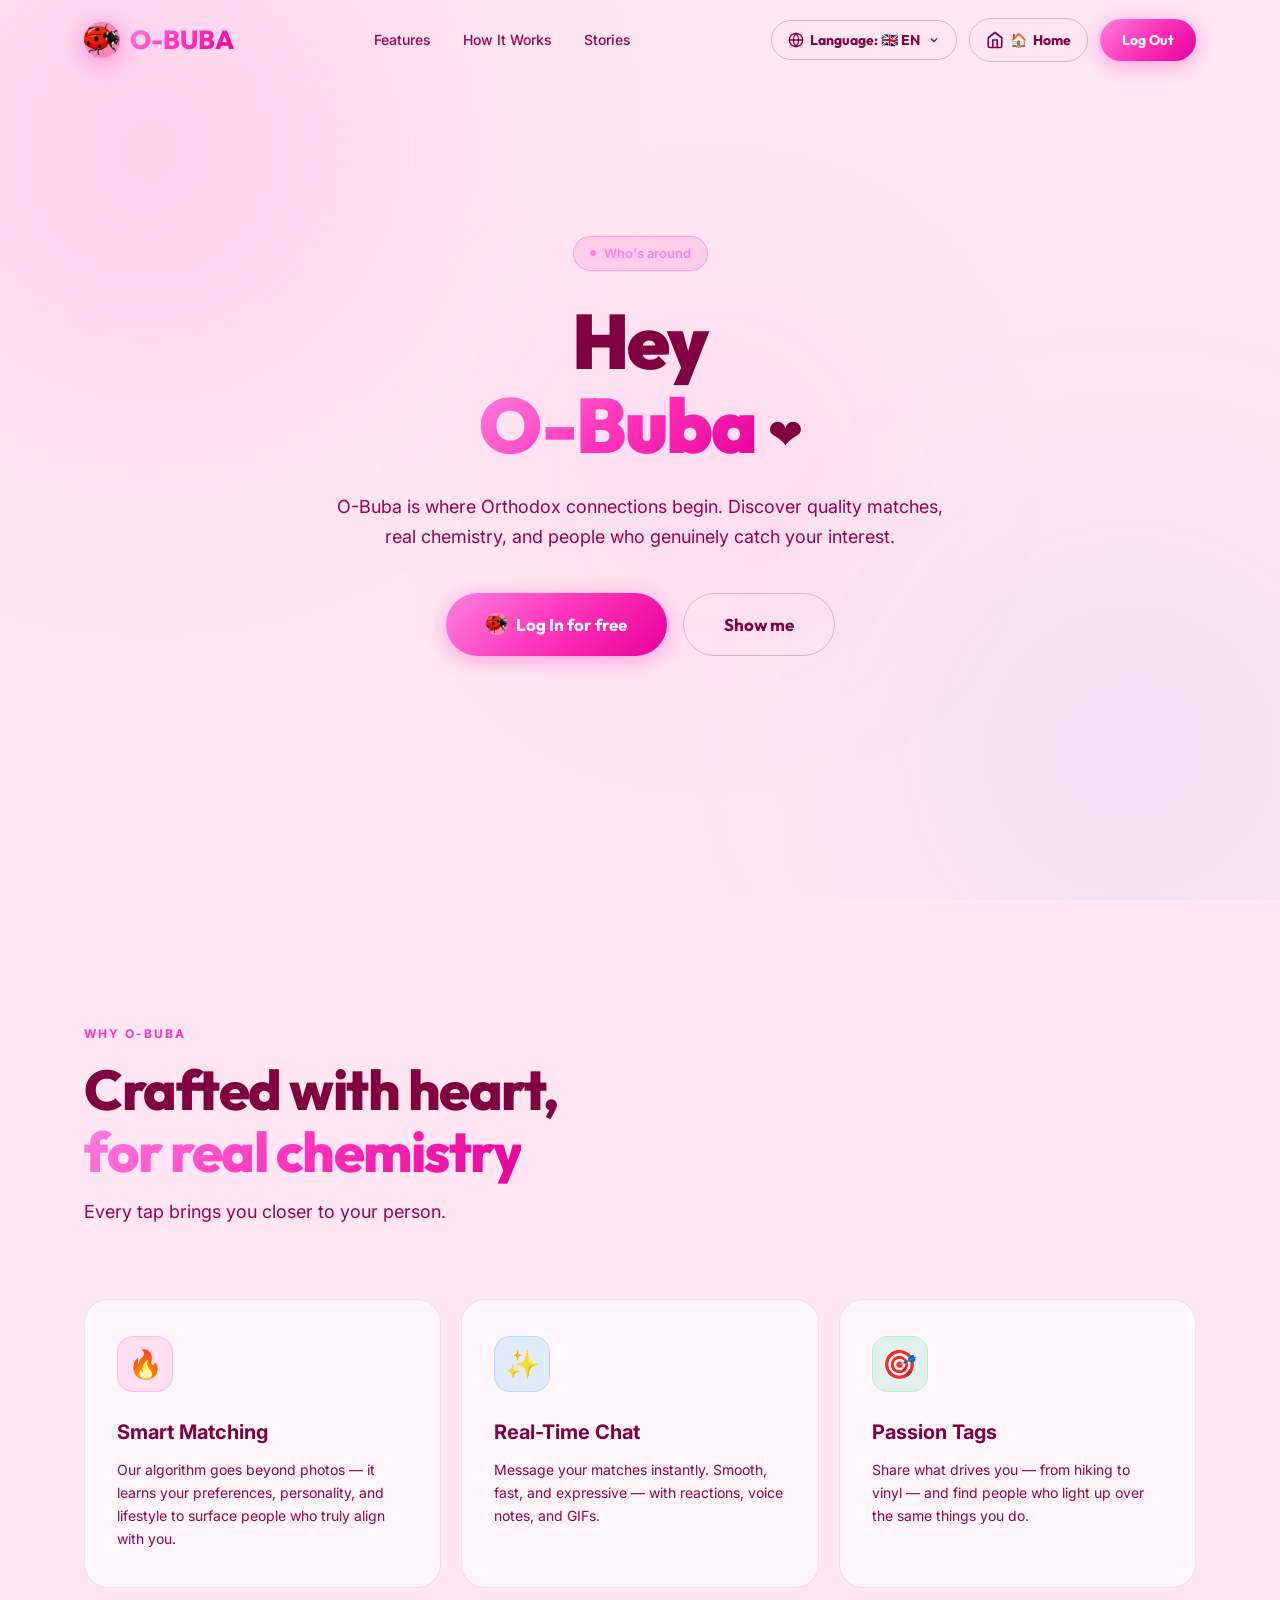
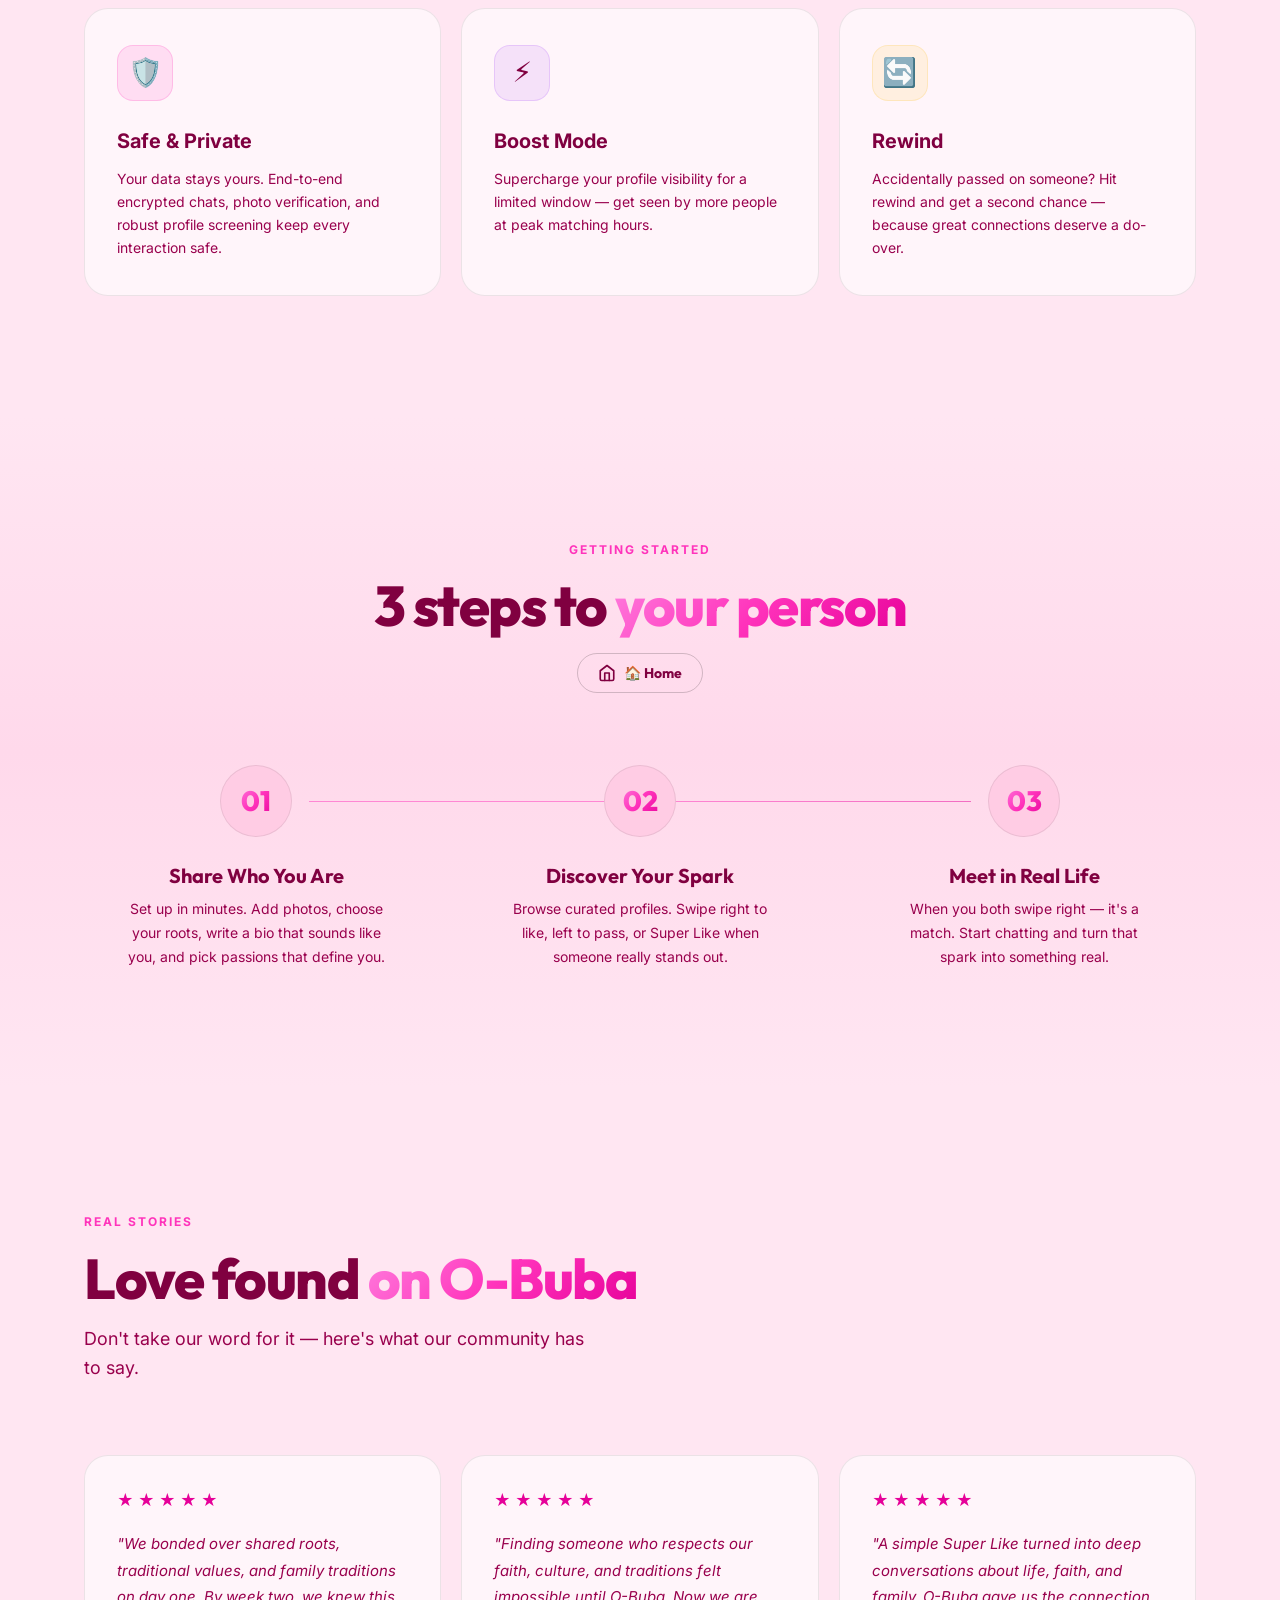
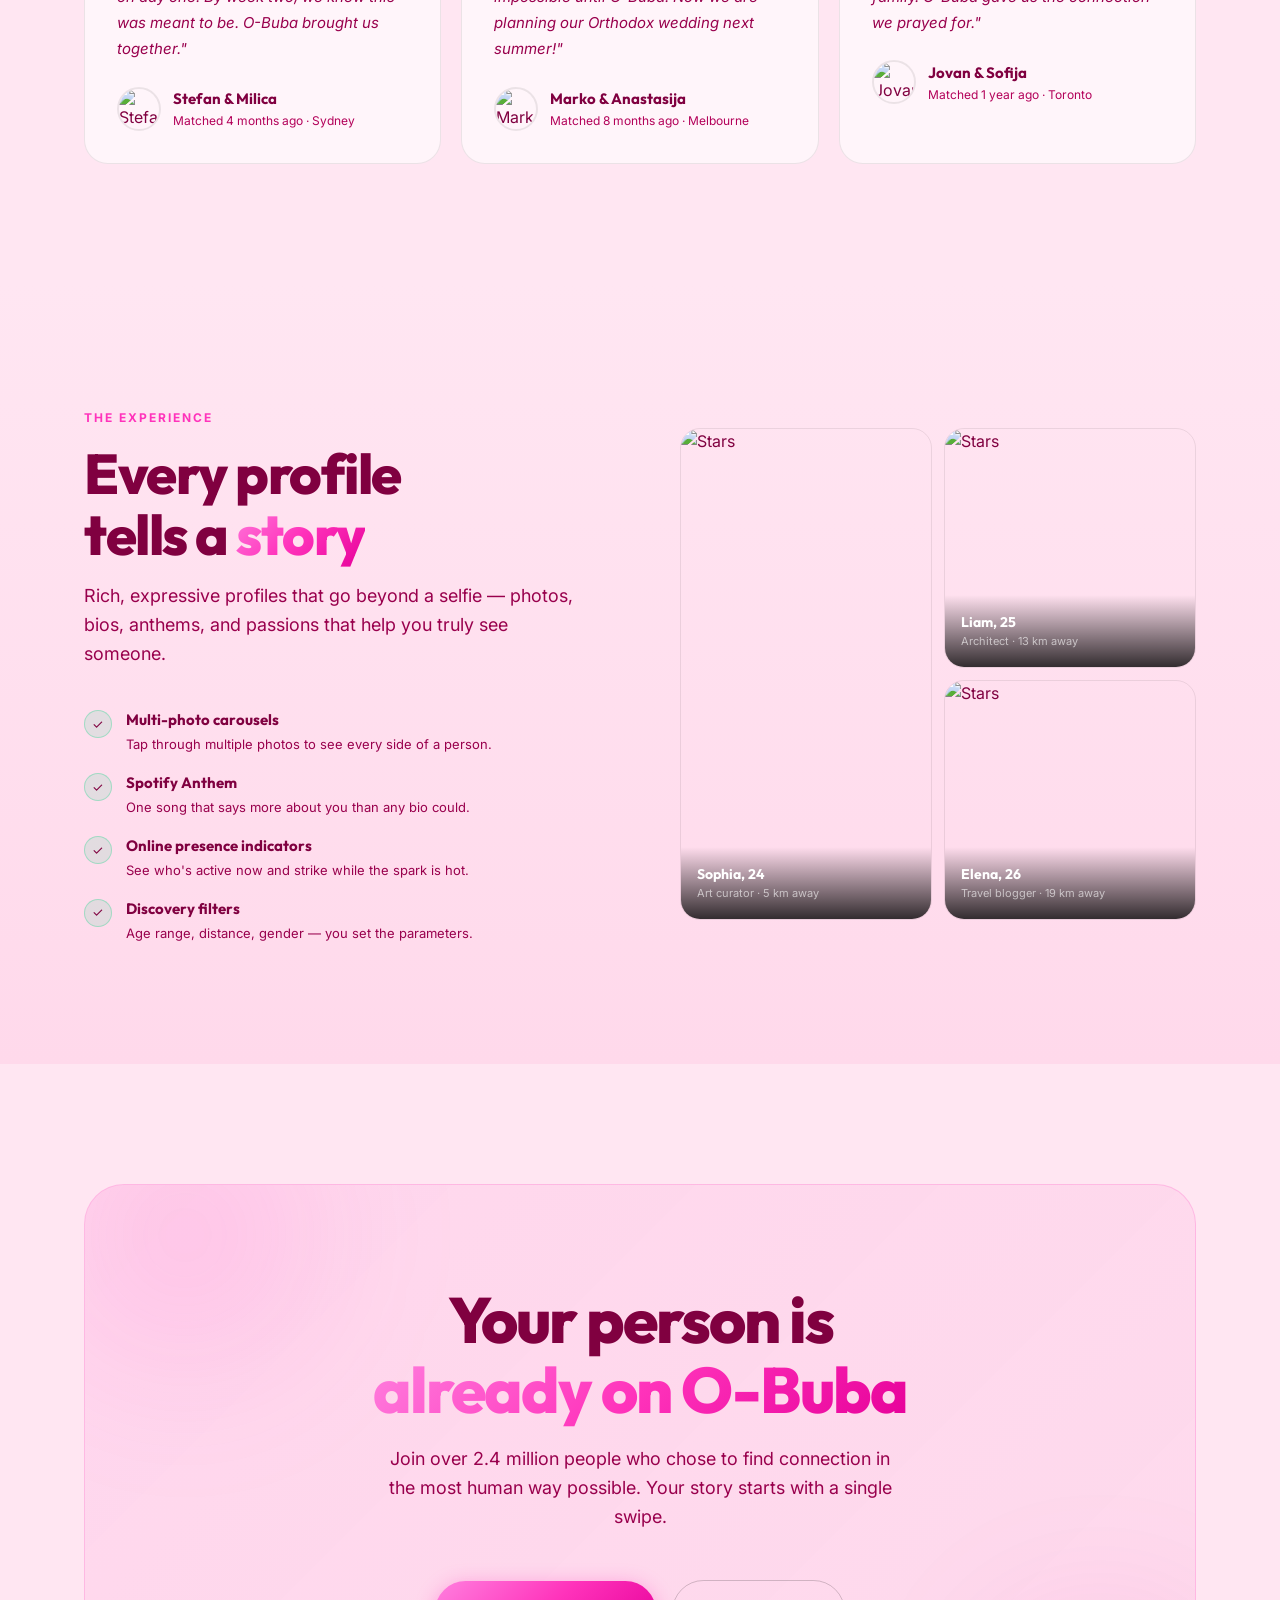
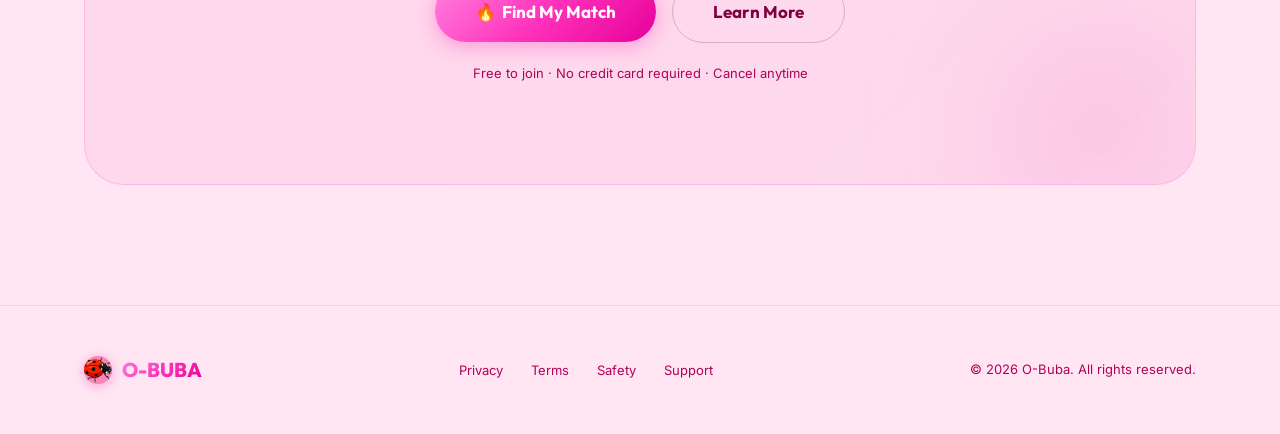
==== commit f2032dcf: "Add Home button with house icon next to Log Out and in Getting Started section" ====
--- a/home.html
+++ b/home.html
@@ -341,6 +341,11 @@
                 </div>
             </div>
 
+            <a href="#hero" id="nav-home-btn" class="btn bg home-scroll-btn" title="Home" style="padding:10px 16px;font-size:14px;display:inline-flex;align-items:center;gap:6px;text-decoration:none;">
+                <svg viewBox="0 0 24 24" width="18" height="18" fill="none" stroke="currentColor" stroke-width="2.2" stroke-linecap="round" stroke-linejoin="round"><path d="M3 9l9-7 9 7v11a2 2 0 0 1-2 2H5a2 2 0 0 1-2-2z"/><polyline points="9 22 9 12 15 12 15 22"/></svg>
+                <span>🏠</span>
+                <span data-i18n="nav_home">Home</span>
+            </a>
             <a href="#" id="nav-logout-btn" class="btn bp" style="padding:10px 22px;font-size:14px" data-i18n="nav_get_started">Log Out</a>
         </div>
     </div>
@@ -394,9 +399,15 @@
 <!-- HOW IT WORKS -->
 <section id="how-it-works">
     <div class="container">
-        <div class="sh" style="text-align:center" data-r>
+        <div class="sh" style="text-align:center; position:relative;" data-r>
             <span class="stag" data-i18n="how_tag">Getting Started</span>
             <h2 class="stit" data-i18n="how_tit">3 steps to <span class="gt">your person</span></h2>
+            <div style="margin-top: 16px;">
+                <a href="#hero" class="btn bg home-scroll-btn" title="Back to Home" style="padding:8px 20px; font-size:14px; display:inline-flex; align-items:center; gap:8px; text-decoration:none; border-radius:30px;">
+                    <svg viewBox="0 0 24 24" width="18" height="18" fill="none" stroke="currentColor" stroke-width="2.2" stroke-linecap="round" stroke-linejoin="round"><path d="M3 9l9-7 9 7v11a2 2 0 0 1-2 2H5a2 2 0 0 1-2-2z"/><polyline points="9 22 9 12 15 12 15 22"/></svg>
+                    <span>🏠 Home</span>
+                </a>
+            </div>
         </div>
         <div class="sr" data-rs>
             <div class="sti"><div class="snb"><span class="snt">01</span></div><h3 class="stitle" data-i18n="s1_tit">Share Who You Are</h3><p class="sdesc" data-i18n="s1_desc">Set up in minutes. Add photos, choose your roots, write a bio that sounds like you, and pick passions that define you.</p></div>
@@ -509,6 +520,7 @@
             nav_how_it_works: "How It Works",
             nav_stories: "Stories",
             nav_login: "Log In",
+            nav_home: "Home",
             nav_get_started: "Log Out",
             hero_badge: "Who's around",
             hero_title: 'Hey<br><span class="gt">O-Buba</span> <span style="font-size:0.55em;vertical-align:middle;">❤️</span>',
@@ -1703,6 +1715,19 @@
                 window.location.href = 'home.html';
             });
         }
+
+        // Home Button Smooth Scroll Handler
+        document.querySelectorAll('.home-scroll-btn').forEach(btn => {
+            btn.addEventListener('click', (e) => {
+                e.preventDefault();
+                const heroSec = document.getElementById('hero');
+                if (heroSec) {
+                    heroSec.scrollIntoView({ behavior: 'smooth' });
+                } else {
+                    window.scrollTo({ top: 0, behavior: 'smooth' });
+                }
+            });
+        });
     }
 
 
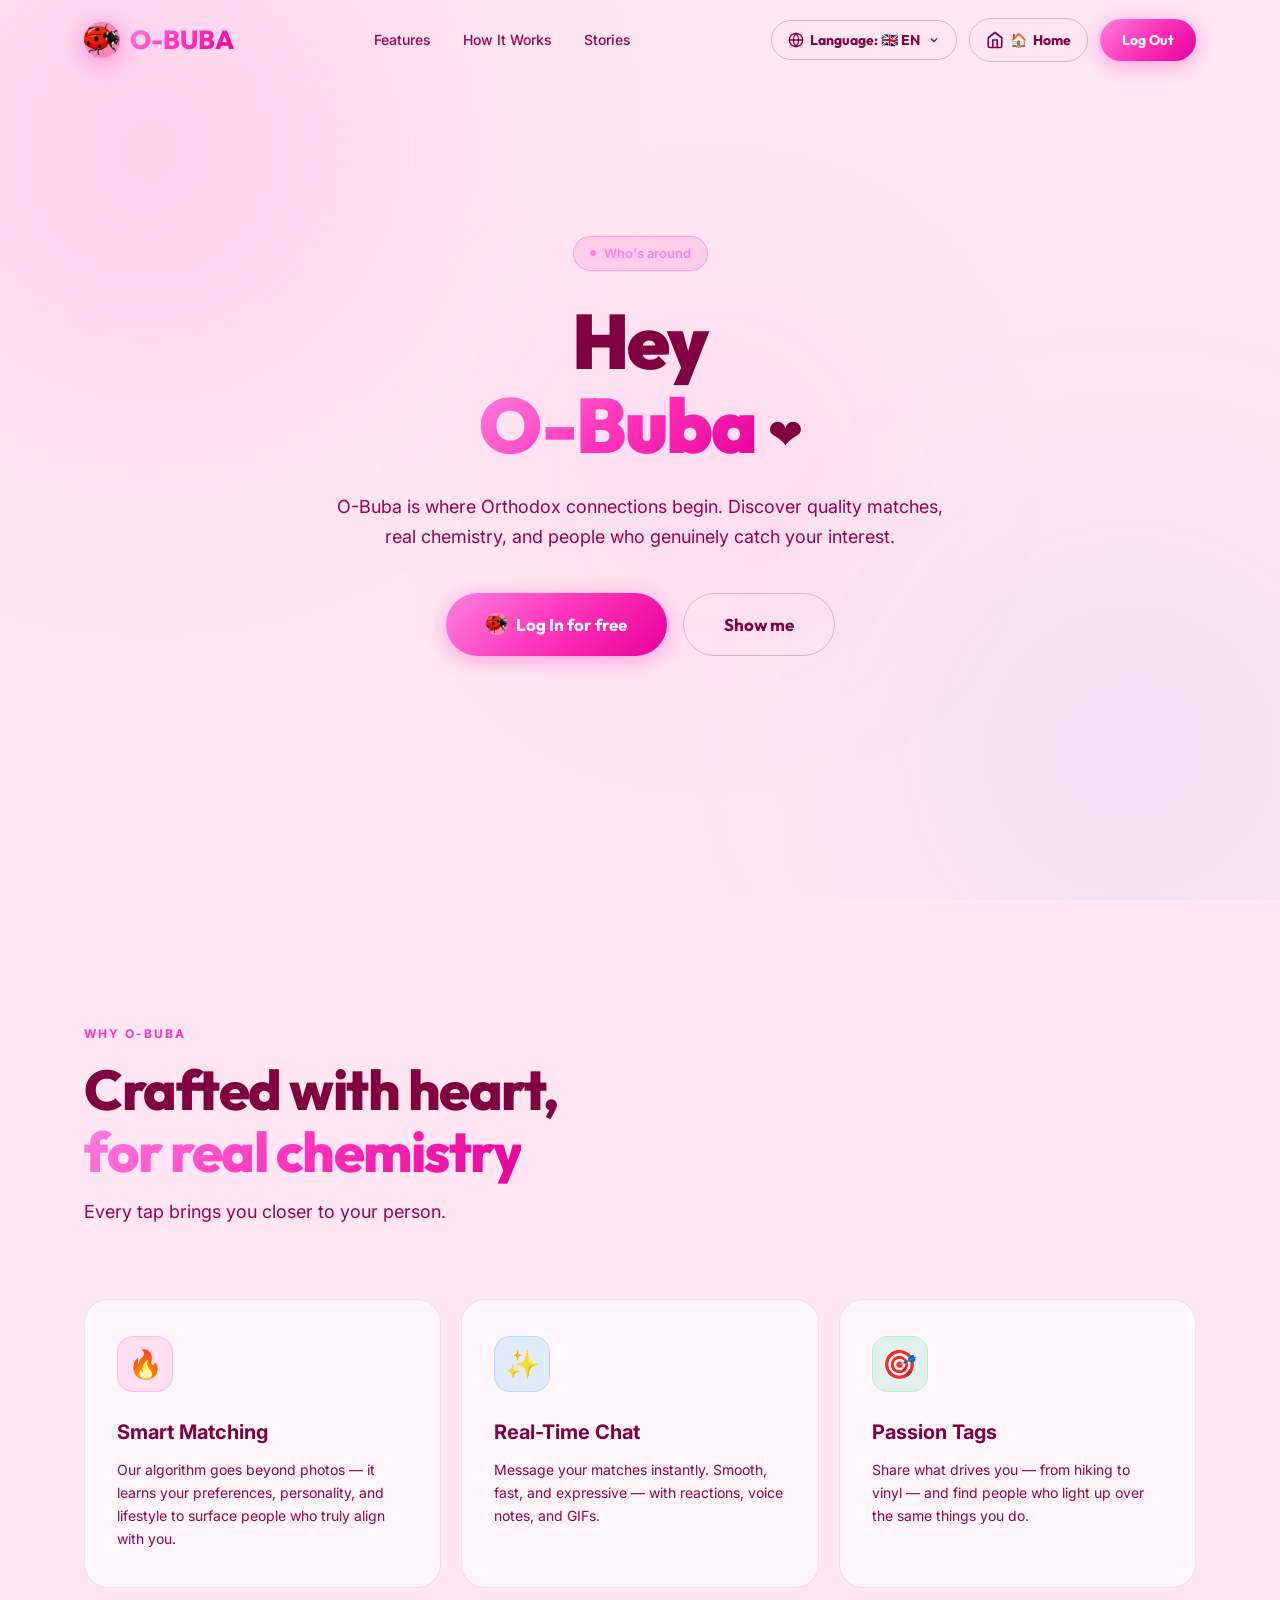
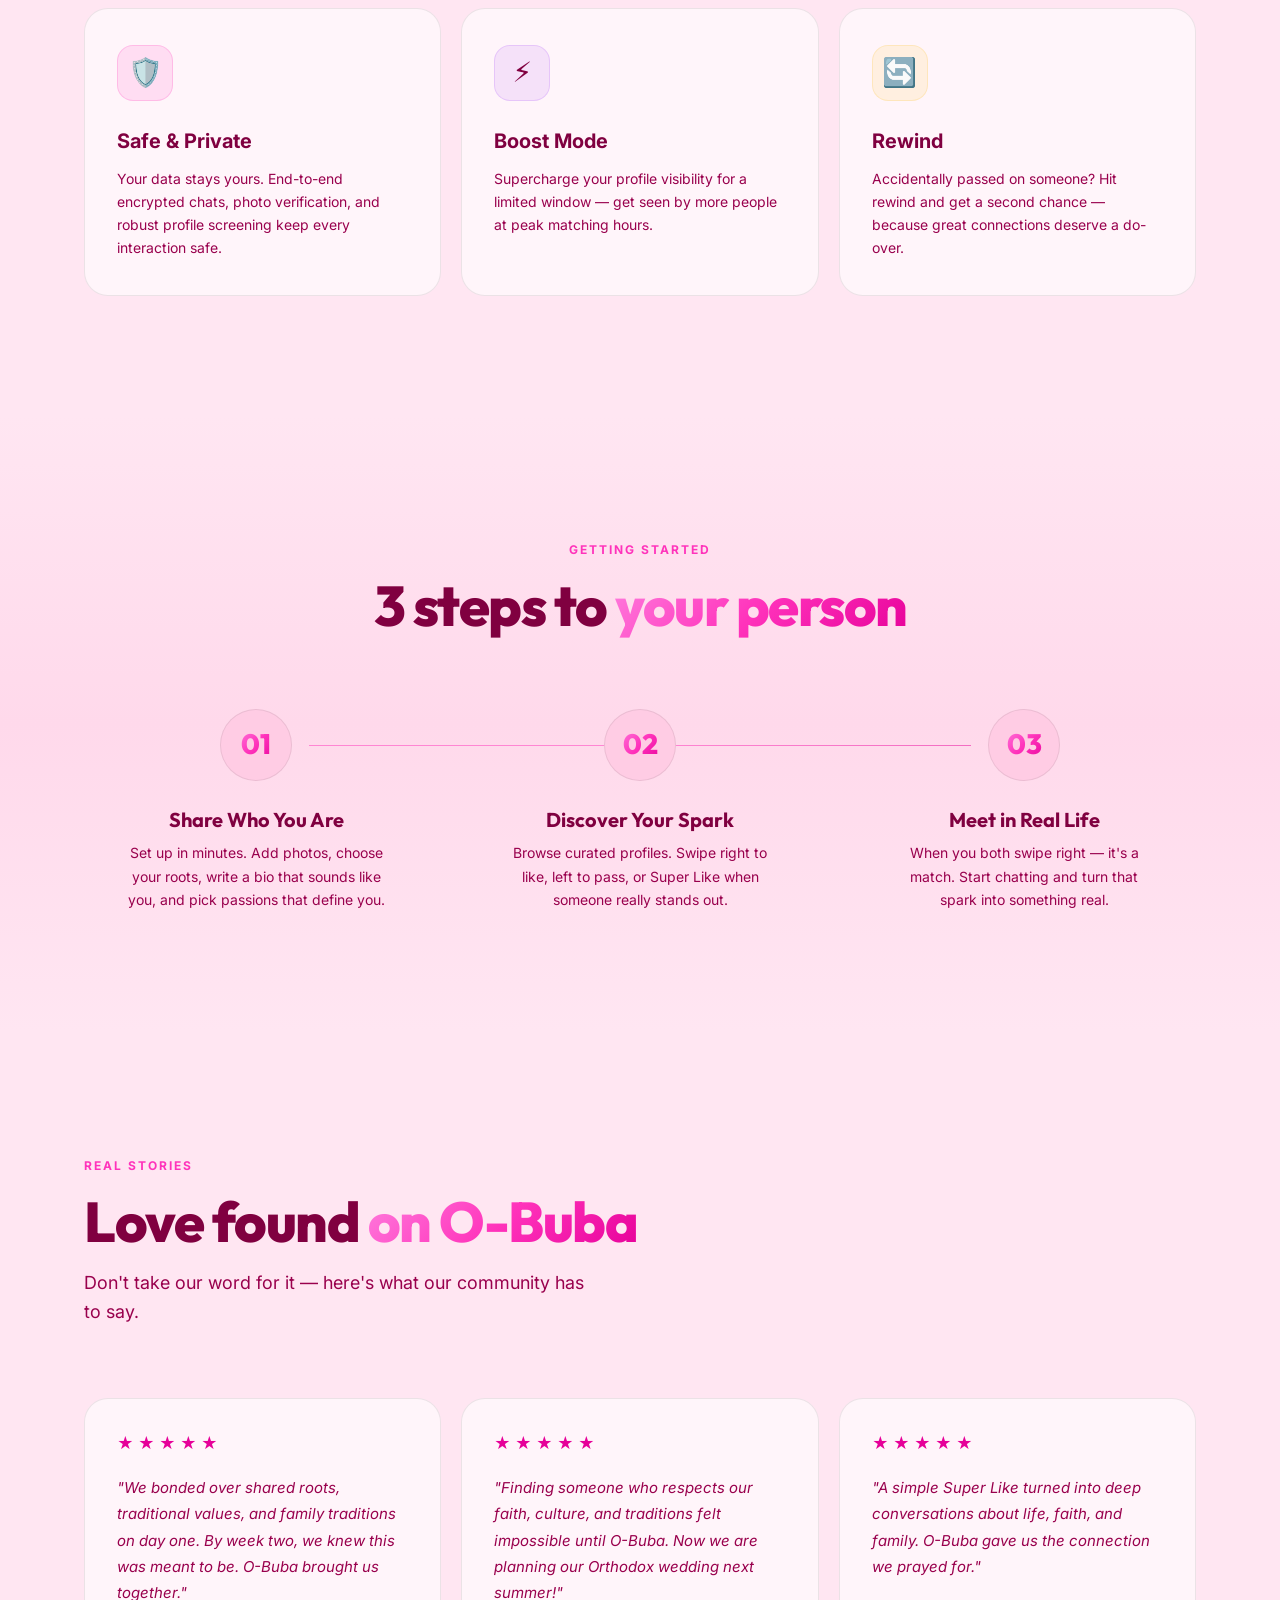
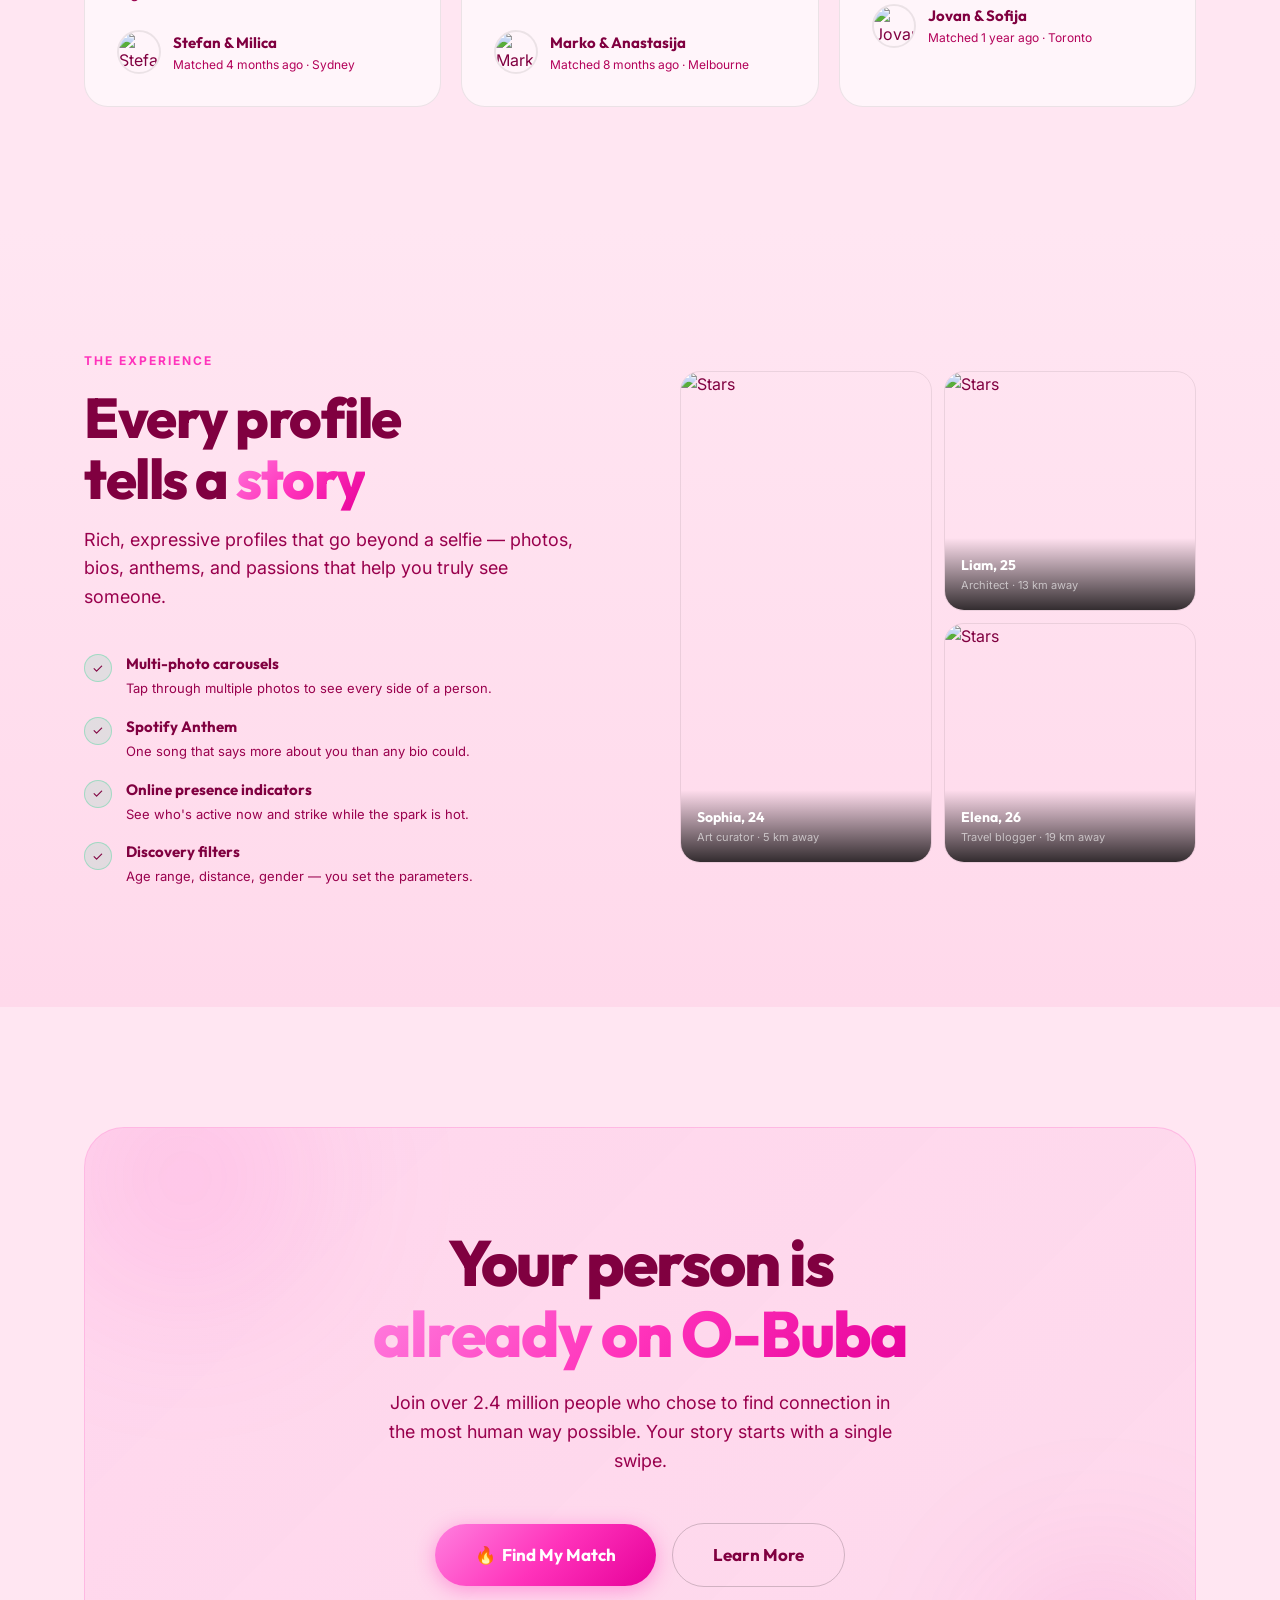
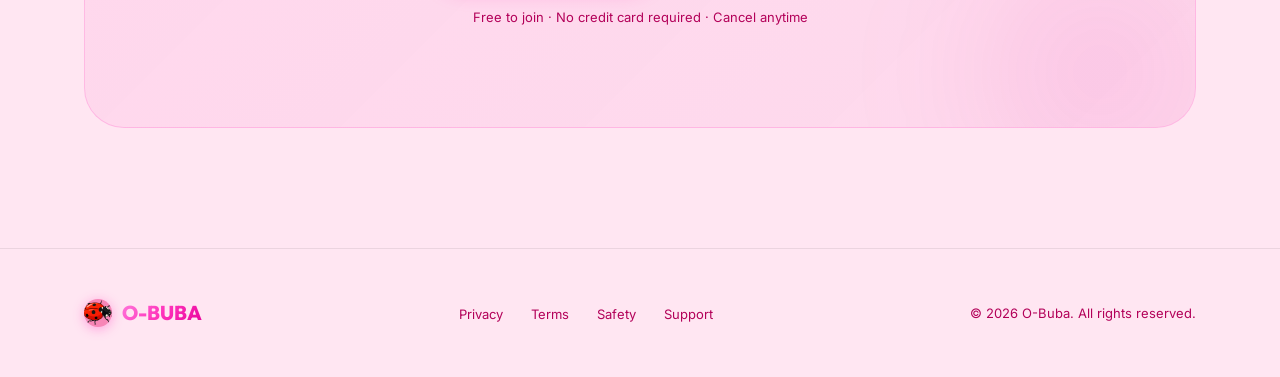
==== commit 92fd6165: "Remove Home button under 3 steps to your person section heading" ====
--- a/home.html
+++ b/home.html
@@ -399,15 +399,9 @@
 <!-- HOW IT WORKS -->
 <section id="how-it-works">
     <div class="container">
-        <div class="sh" style="text-align:center; position:relative;" data-r>
+        <div class="sh" style="text-align:center" data-r>
             <span class="stag" data-i18n="how_tag">Getting Started</span>
             <h2 class="stit" data-i18n="how_tit">3 steps to <span class="gt">your person</span></h2>
-            <div style="margin-top: 16px;">
-                <a href="#hero" class="btn bg home-scroll-btn" title="Back to Home" style="padding:8px 20px; font-size:14px; display:inline-flex; align-items:center; gap:8px; text-decoration:none; border-radius:30px;">
-                    <svg viewBox="0 0 24 24" width="18" height="18" fill="none" stroke="currentColor" stroke-width="2.2" stroke-linecap="round" stroke-linejoin="round"><path d="M3 9l9-7 9 7v11a2 2 0 0 1-2 2H5a2 2 0 0 1-2-2z"/><polyline points="9 22 9 12 15 12 15 22"/></svg>
-                    <span>🏠 Home</span>
-                </a>
-            </div>
         </div>
         <div class="sr" data-rs>
             <div class="sti"><div class="snb"><span class="snt">01</span></div><h3 class="stitle" data-i18n="s1_tit">Share Who You Are</h3><p class="sdesc" data-i18n="s1_desc">Set up in minutes. Add photos, choose your roots, write a bio that sounds like you, and pick passions that define you.</p></div>
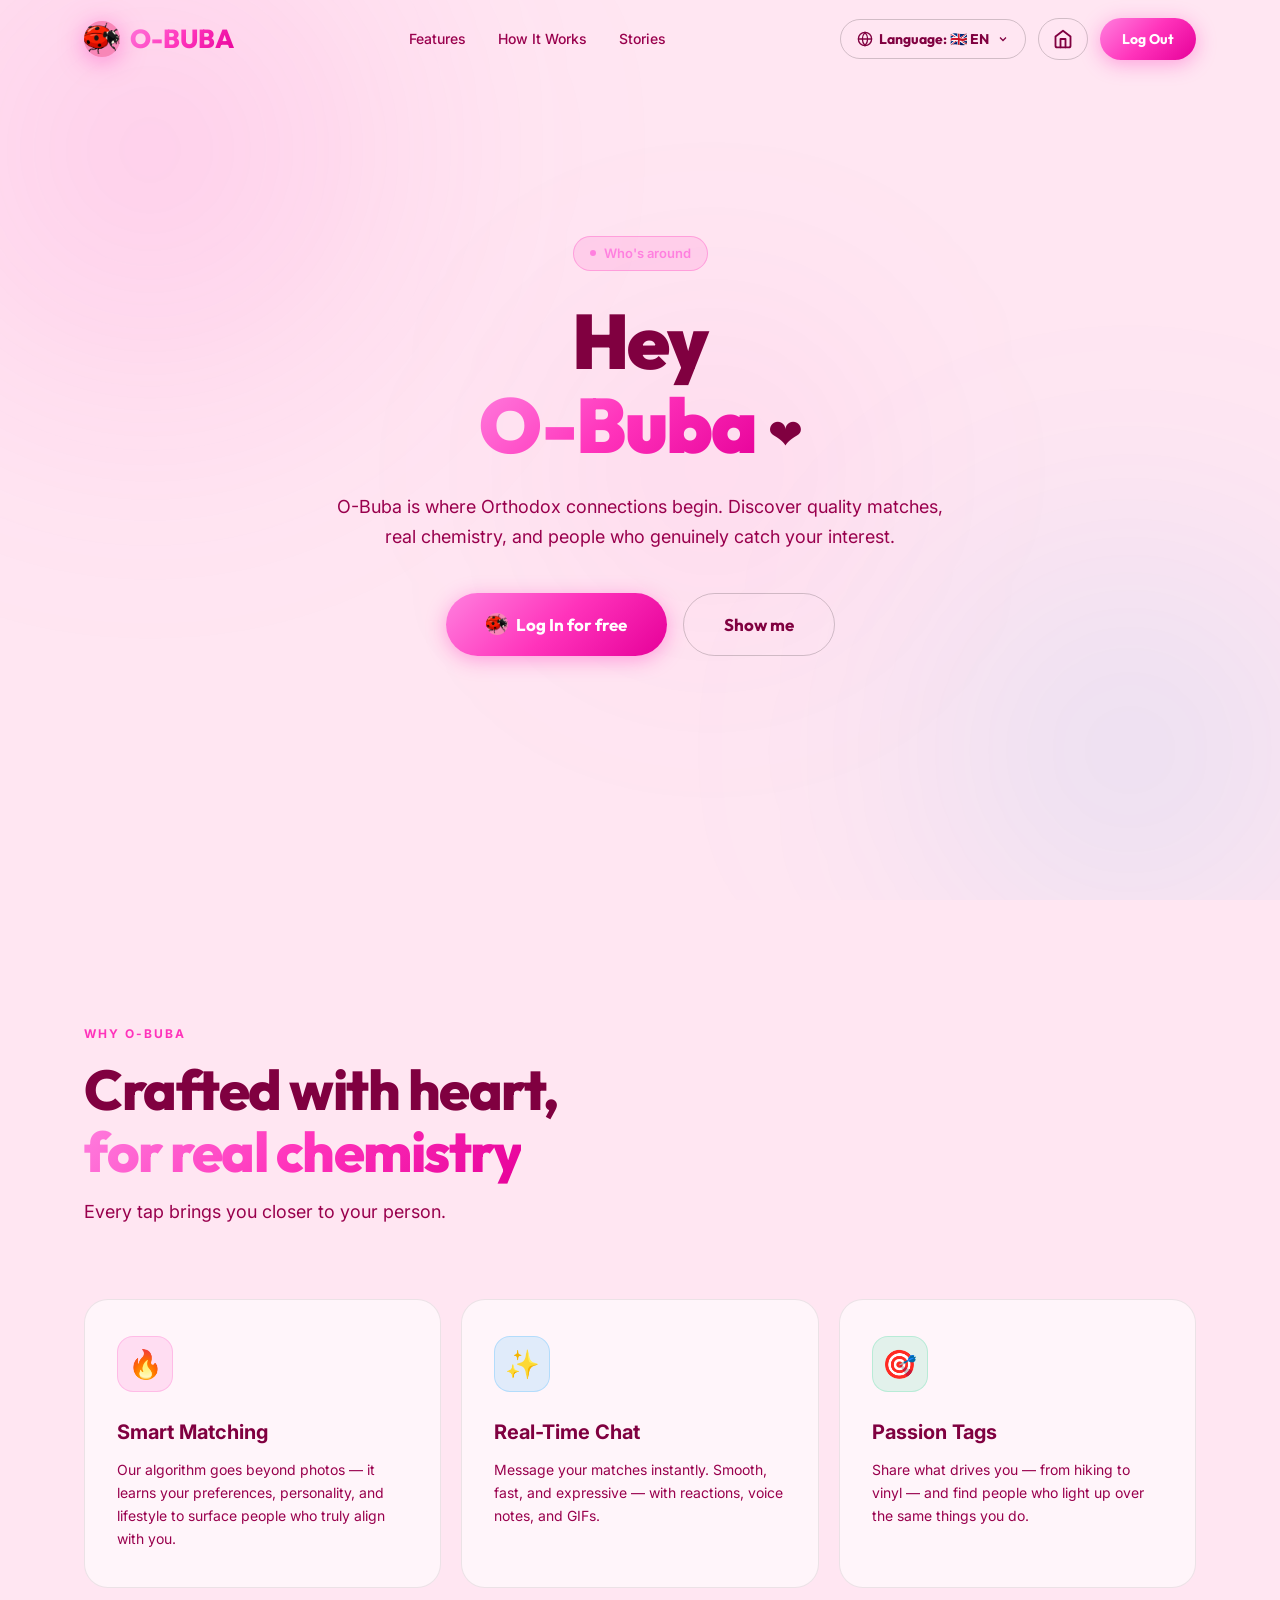
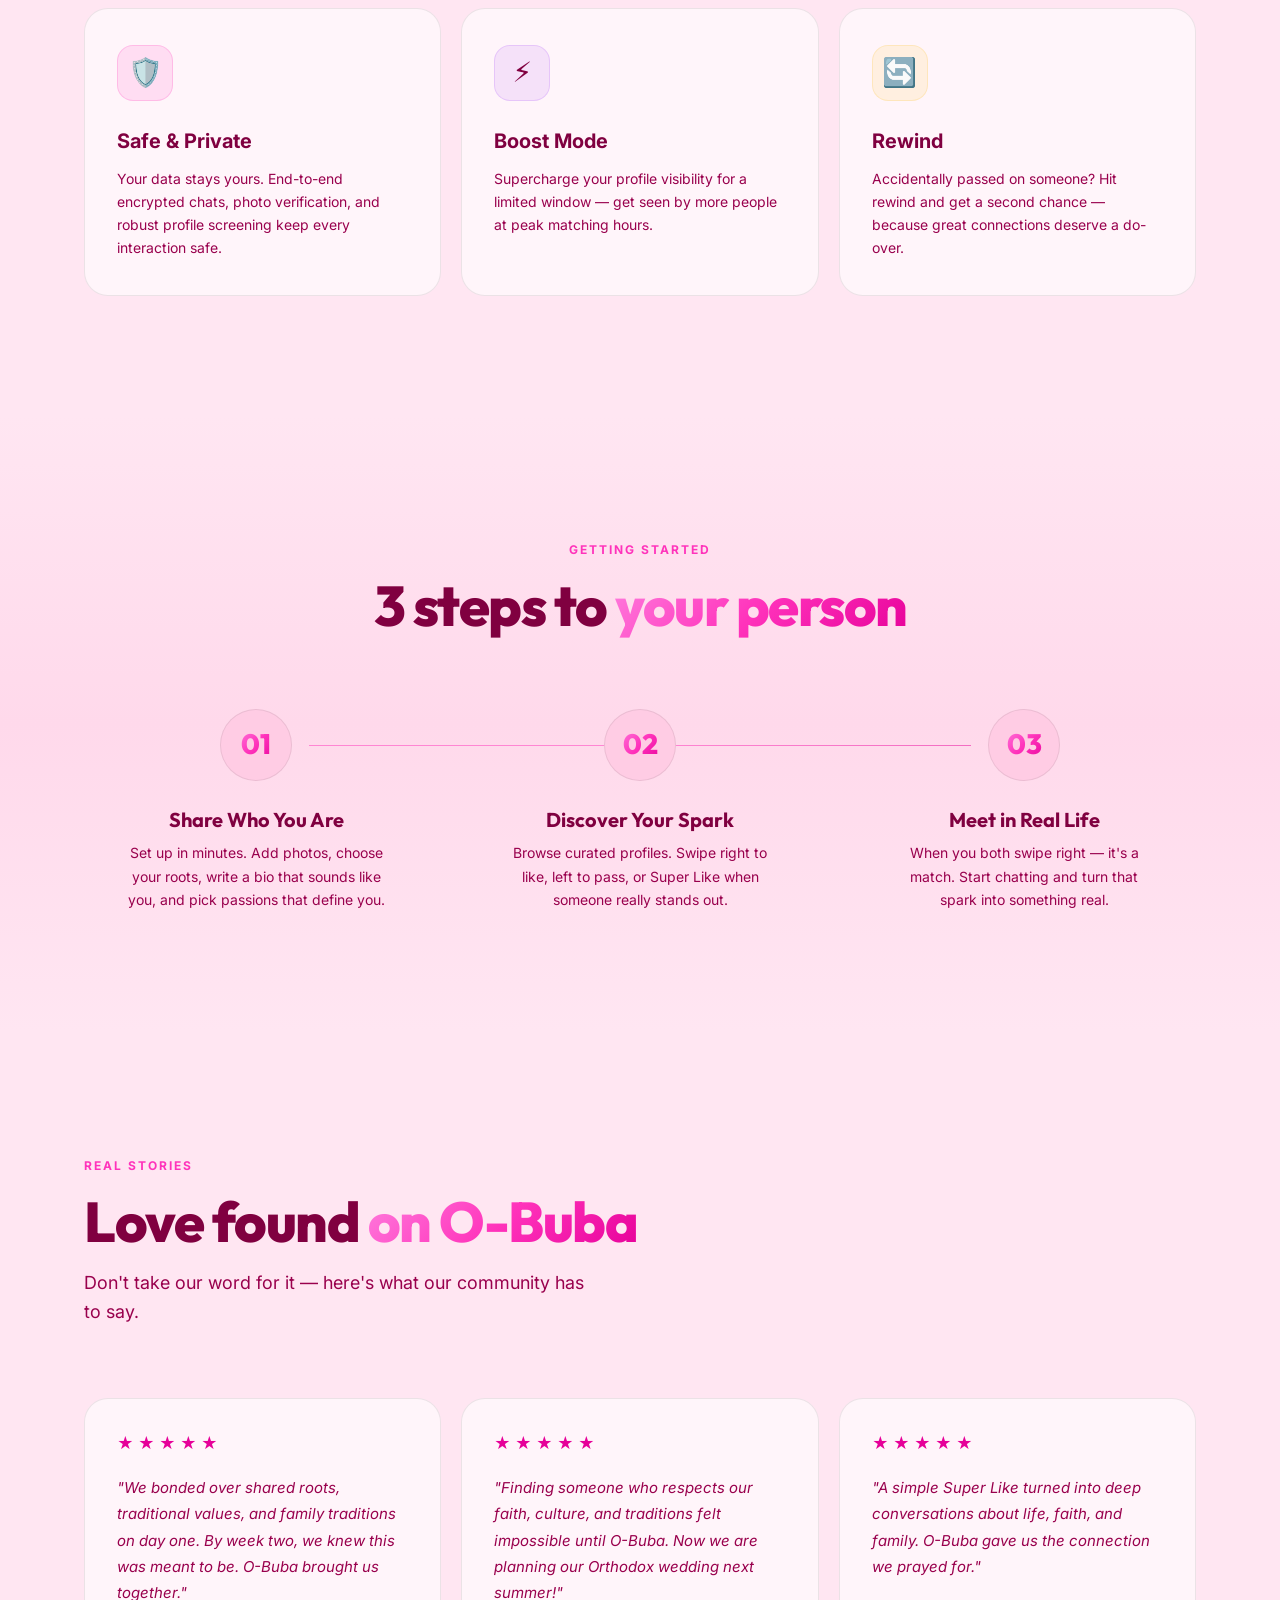
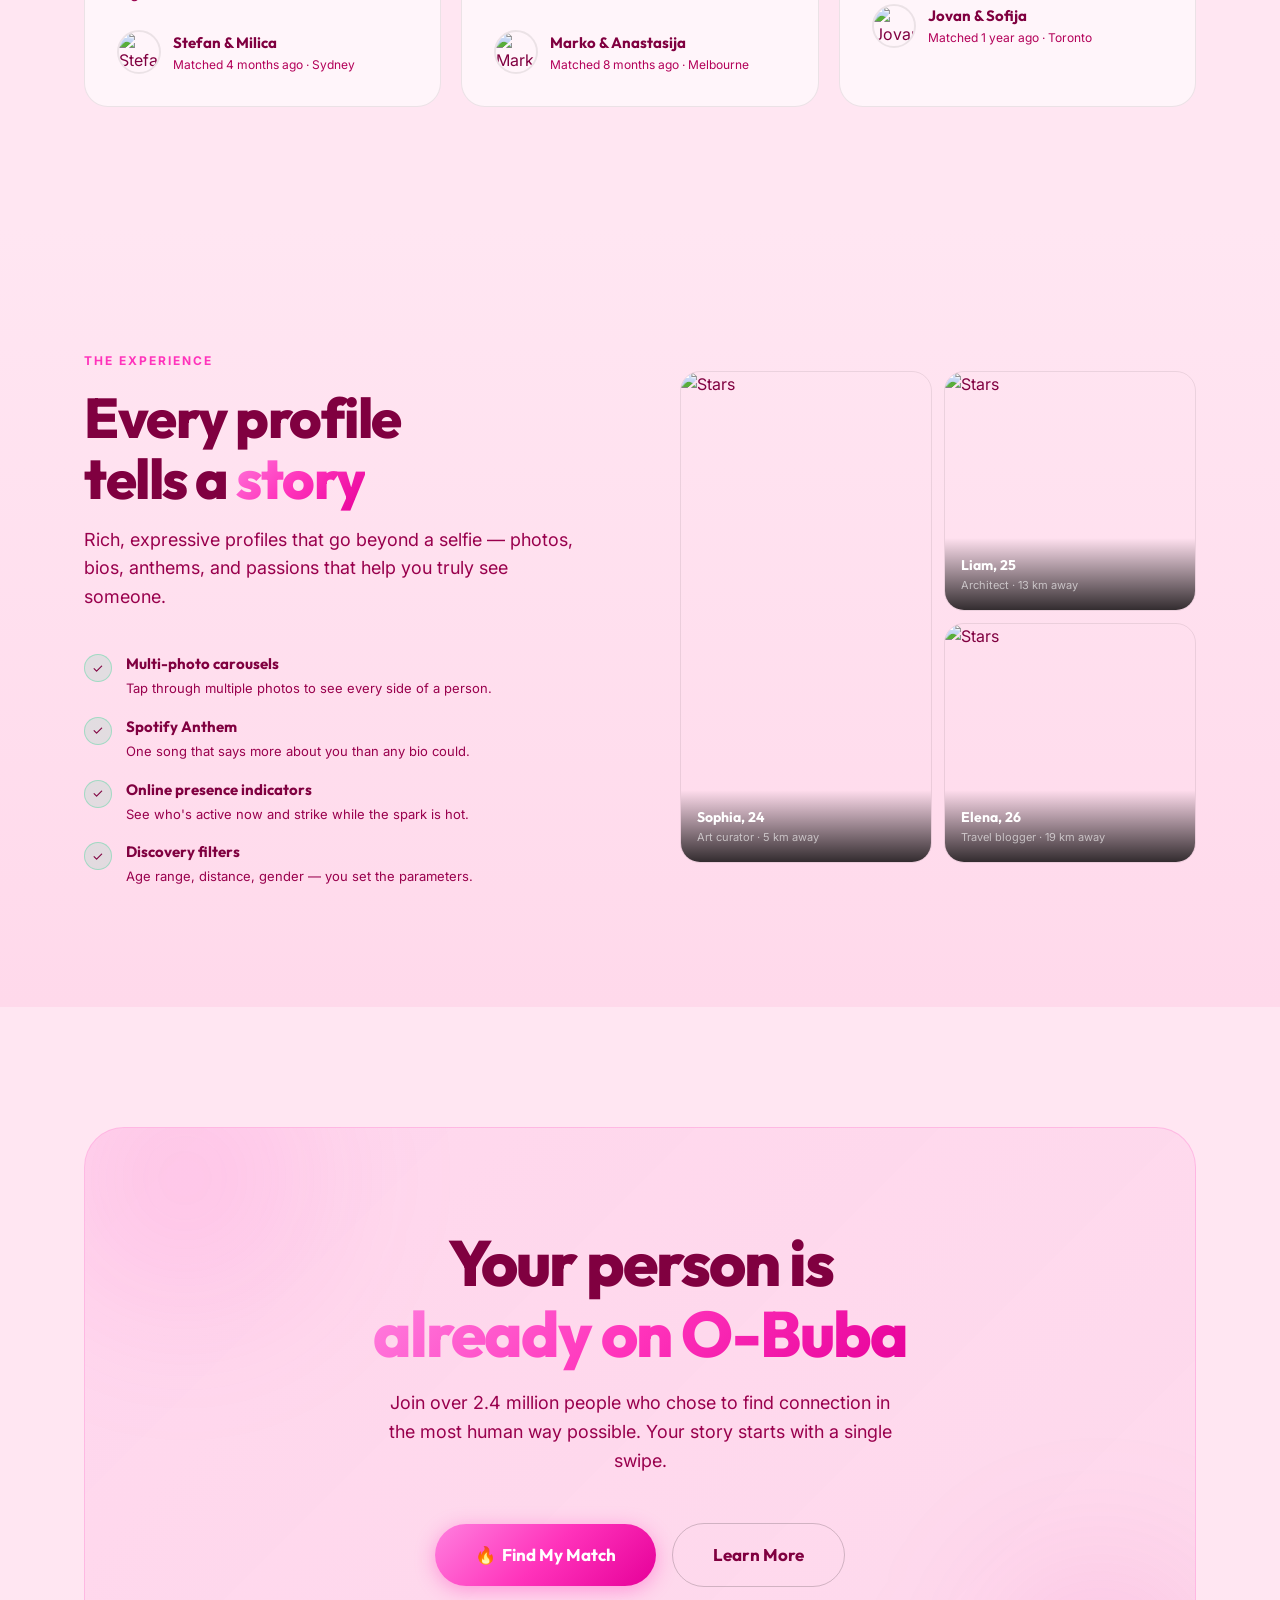
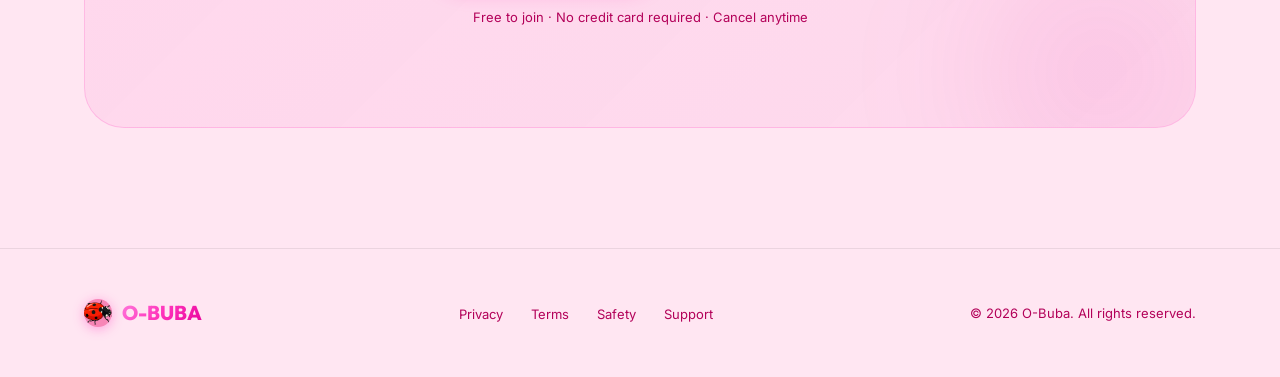
==== commit cb53f0a6: "Update Home button to icon-only format in home.html navbar" ====
--- a/home.html
+++ b/home.html
@@ -341,10 +341,8 @@
                 </div>
             </div>
 
-            <a href="#hero" id="nav-home-btn" class="btn bg home-scroll-btn" title="Home" style="padding:10px 16px;font-size:14px;display:inline-flex;align-items:center;gap:6px;text-decoration:none;">
-                <svg viewBox="0 0 24 24" width="18" height="18" fill="none" stroke="currentColor" stroke-width="2.2" stroke-linecap="round" stroke-linejoin="round"><path d="M3 9l9-7 9 7v11a2 2 0 0 1-2 2H5a2 2 0 0 1-2-2z"/><polyline points="9 22 9 12 15 12 15 22"/></svg>
-                <span>🏠</span>
-                <span data-i18n="nav_home">Home</span>
+            <a href="#hero" id="nav-home-btn" class="btn bg home-scroll-btn" title="Home" aria-label="Home" style="padding:10px 14px;display:inline-flex;align-items:center;justify-content:center;text-decoration:none;">
+                <svg viewBox="0 0 24 24" width="20" height="20" fill="none" stroke="currentColor" stroke-width="2.2" stroke-linecap="round" stroke-linejoin="round"><path d="M3 9l9-7 9 7v11a2 2 0 0 1-2 2H5a2 2 0 0 1-2-2z"/><polyline points="9 22 9 12 15 12 15 22"/></svg>
             </a>
             <a href="#" id="nav-logout-btn" class="btn bp" style="padding:10px 22px;font-size:14px" data-i18n="nav_get_started">Log Out</a>
         </div>
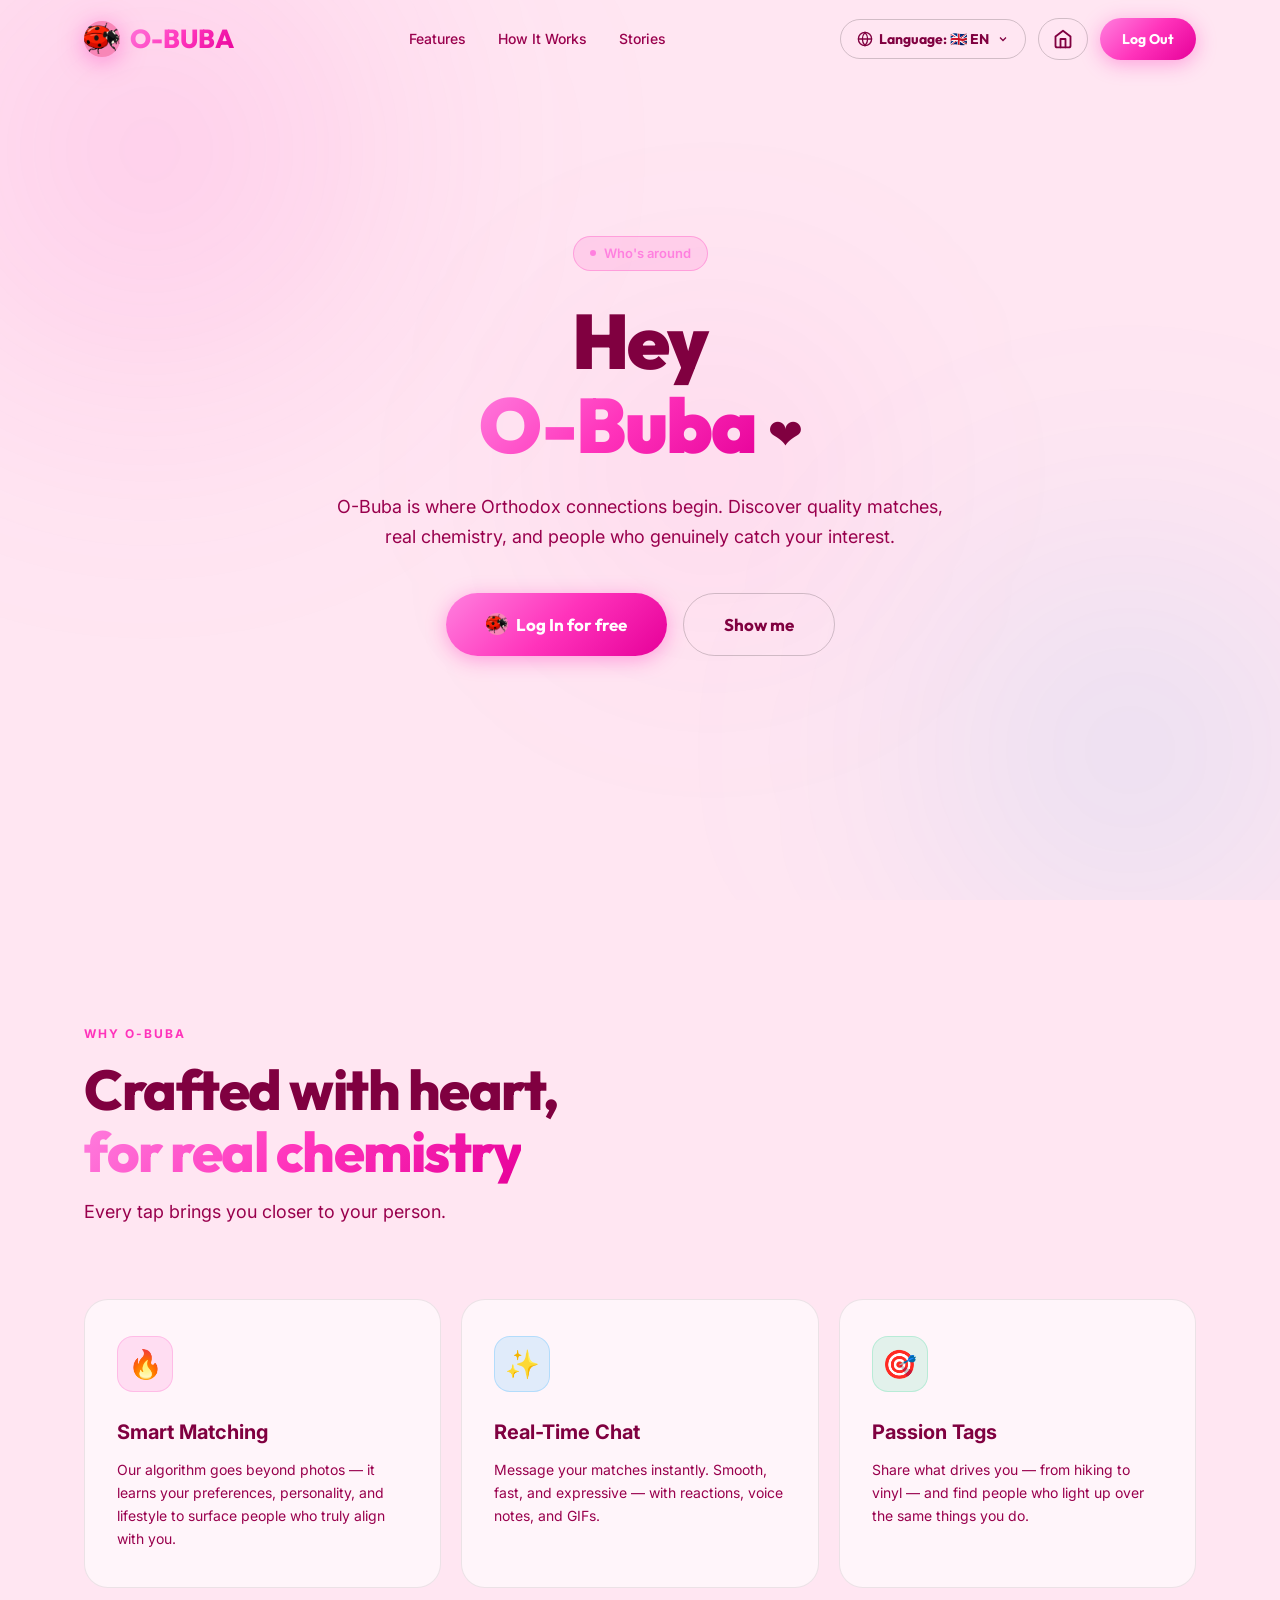
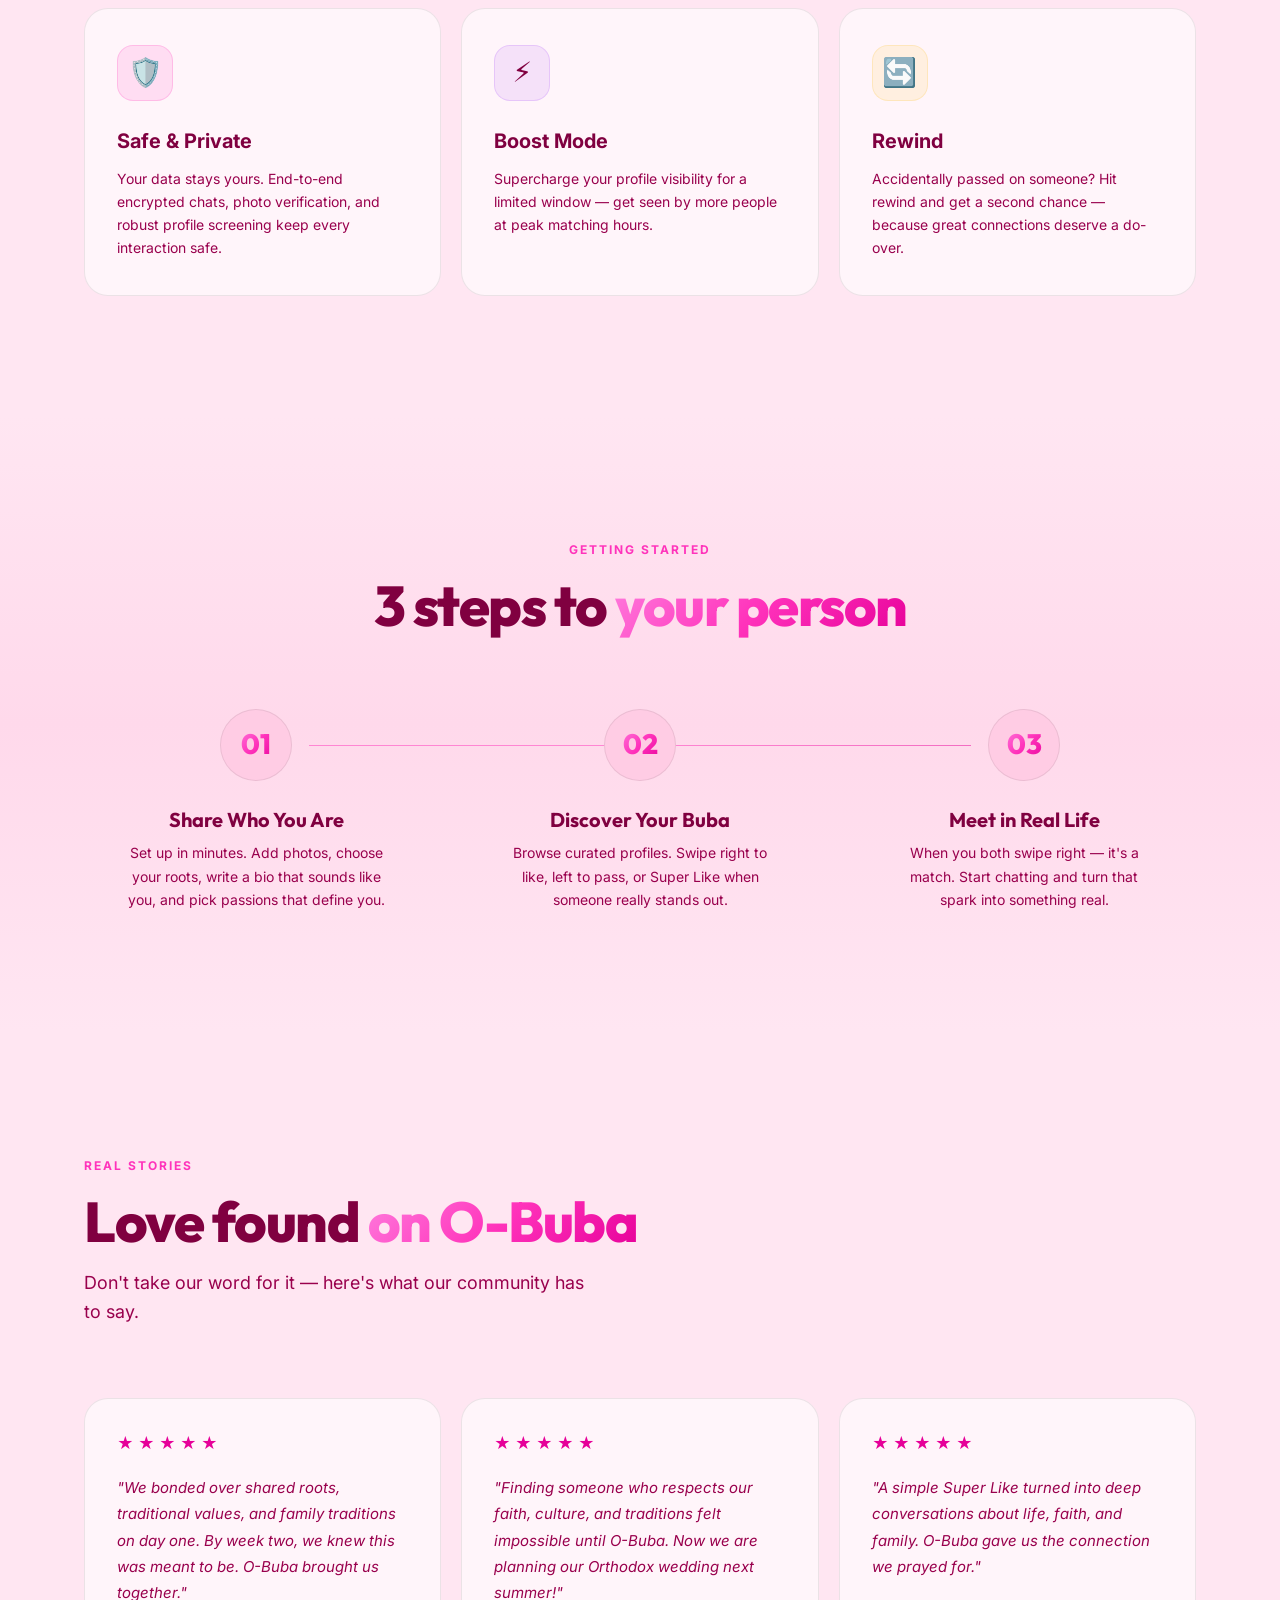
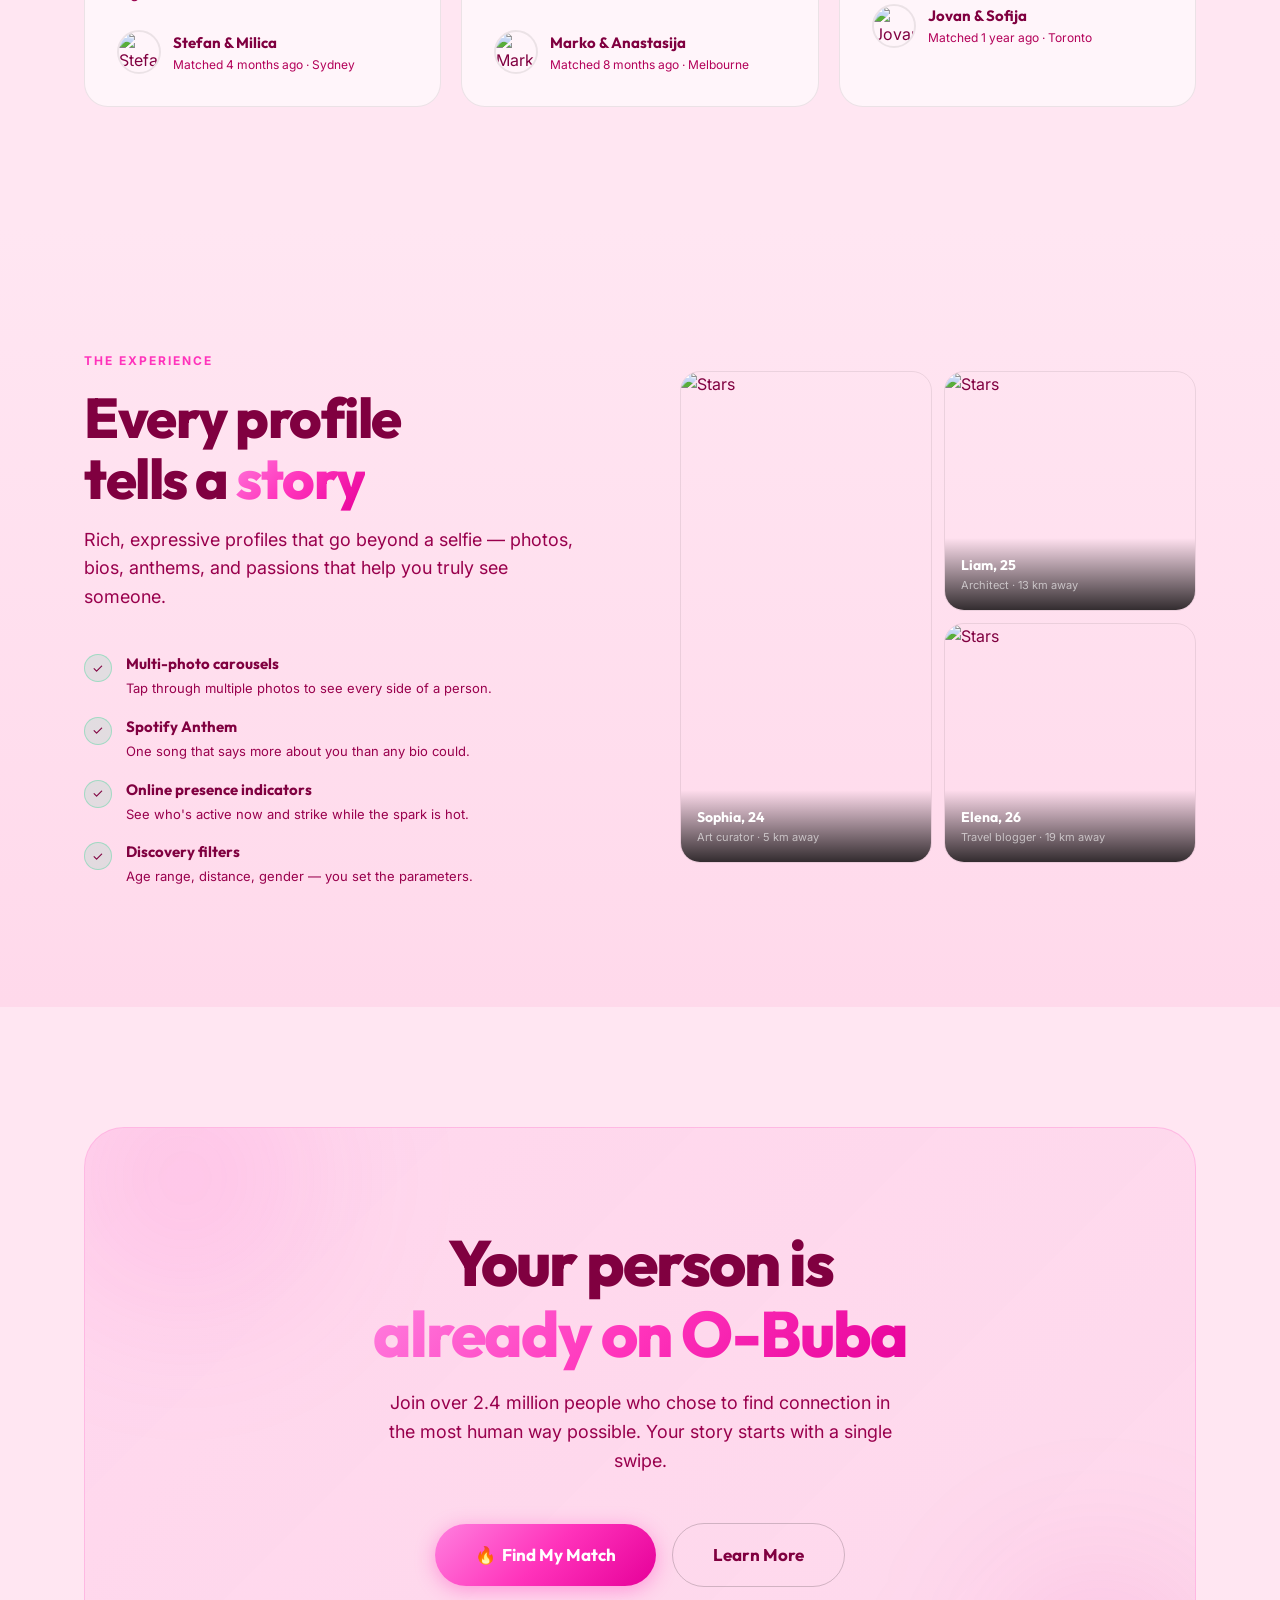
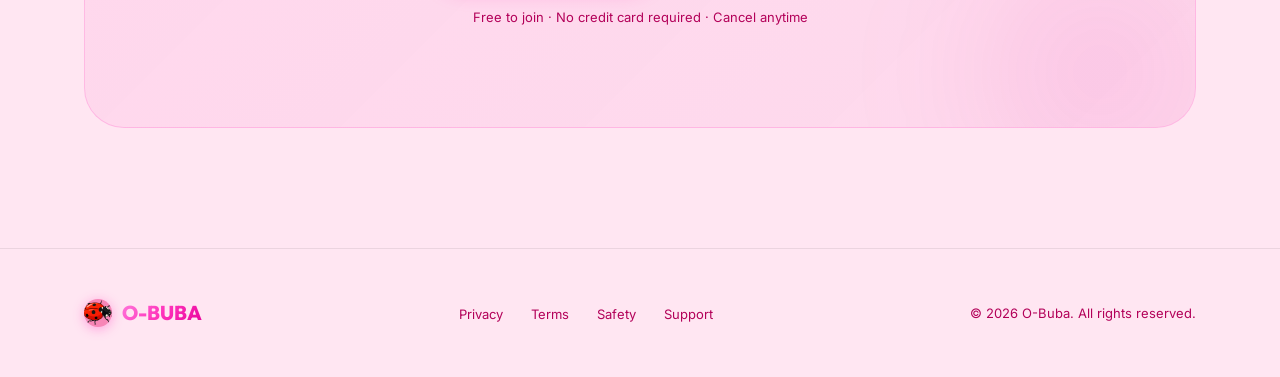
==== commit 31bc20d1: "Update Getting Started step 2 title from Discover Your Spark to Discover Your Buba" ====
--- a/home.html
+++ b/home.html
@@ -403,7 +403,7 @@
         </div>
         <div class="sr" data-rs>
             <div class="sti"><div class="snb"><span class="snt">01</span></div><h3 class="stitle" data-i18n="s1_tit">Share Who You Are</h3><p class="sdesc" data-i18n="s1_desc">Set up in minutes. Add photos, choose your roots, write a bio that sounds like you, and pick passions that define you.</p></div>
-            <div class="sti"><div class="snb"><span class="snt">02</span></div><h3 class="stitle" data-i18n="s2_tit">Discover Your Spark</h3><p class="sdesc" data-i18n="s2_desc">Browse curated profiles. Swipe right to like, left to pass, or Super Like when someone really stands out.</p></div>
+            <div class="sti"><div class="snb"><span class="snt">02</span></div><h3 class="stitle" data-i18n="s2_tit">Discover Your Buba</h3><p class="sdesc" data-i18n="s2_desc">Browse curated profiles. Swipe right to like, left to pass, or Super Like when someone really stands out.</p></div>
             <div class="sti"><div class="snb"><span class="snt">03</span></div><h3 class="stitle" data-i18n="s3_tit">Meet in Real Life</h3><p class="sdesc" data-i18n="s3_desc">When you both swipe right — it's a match. Start chatting and turn that spark into something real.</p></div>
         </div>
     </div>
@@ -538,7 +538,7 @@
             how_tit: '3 steps to <span class="gt">your person</span>',
             s1_tit: "Share Who You Are",
             s1_desc: "Set up in minutes. Add photos, choose your roots, write a bio that sounds like you, and pick passions that define you.",
-            s2_tit: "Discover Your Spark",
+            s2_tit: "Discover Your Buba",
             s2_desc: "Browse curated profiles. Swipe right to like, left to pass, or Super Like when someone really stands out.",
             s3_tit: "Meet in Real Life",
             s3_desc: "When you both swipe right — it's a match. Start chatting and turn that spark into something real.",
